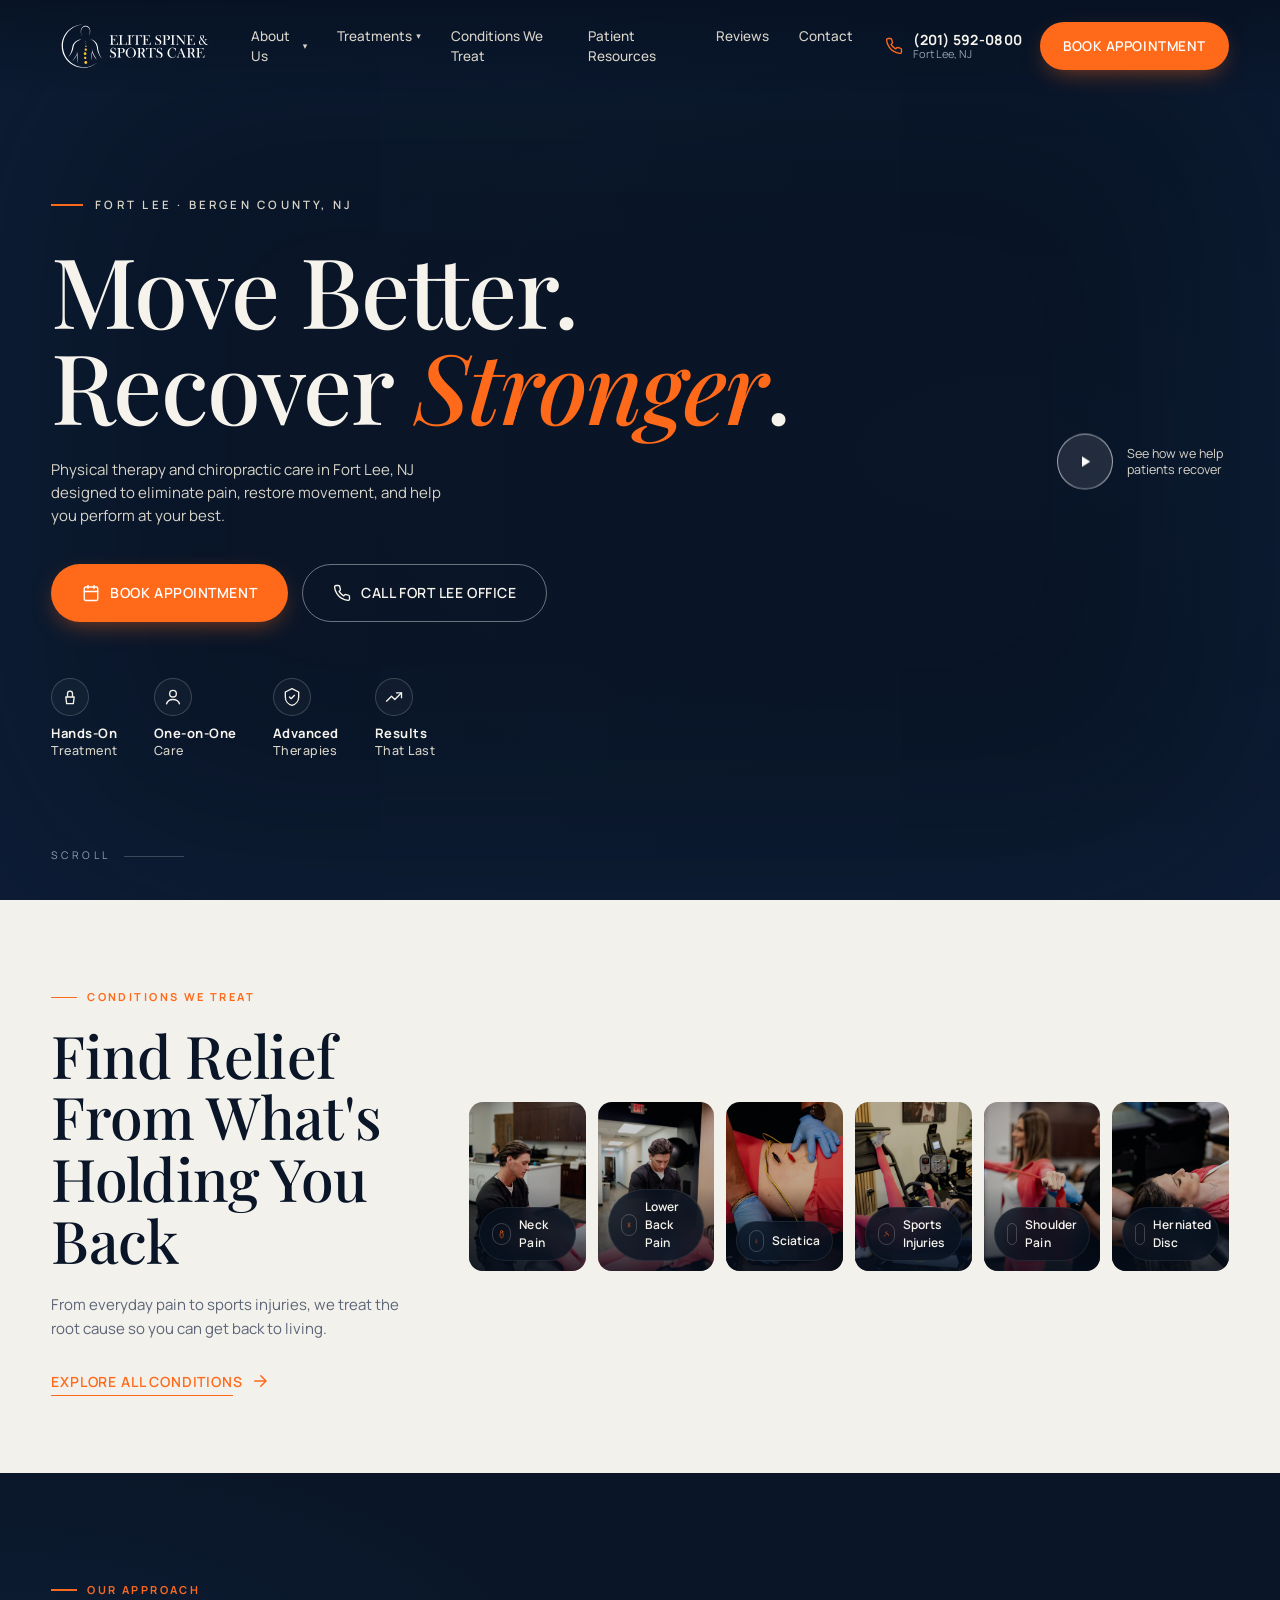
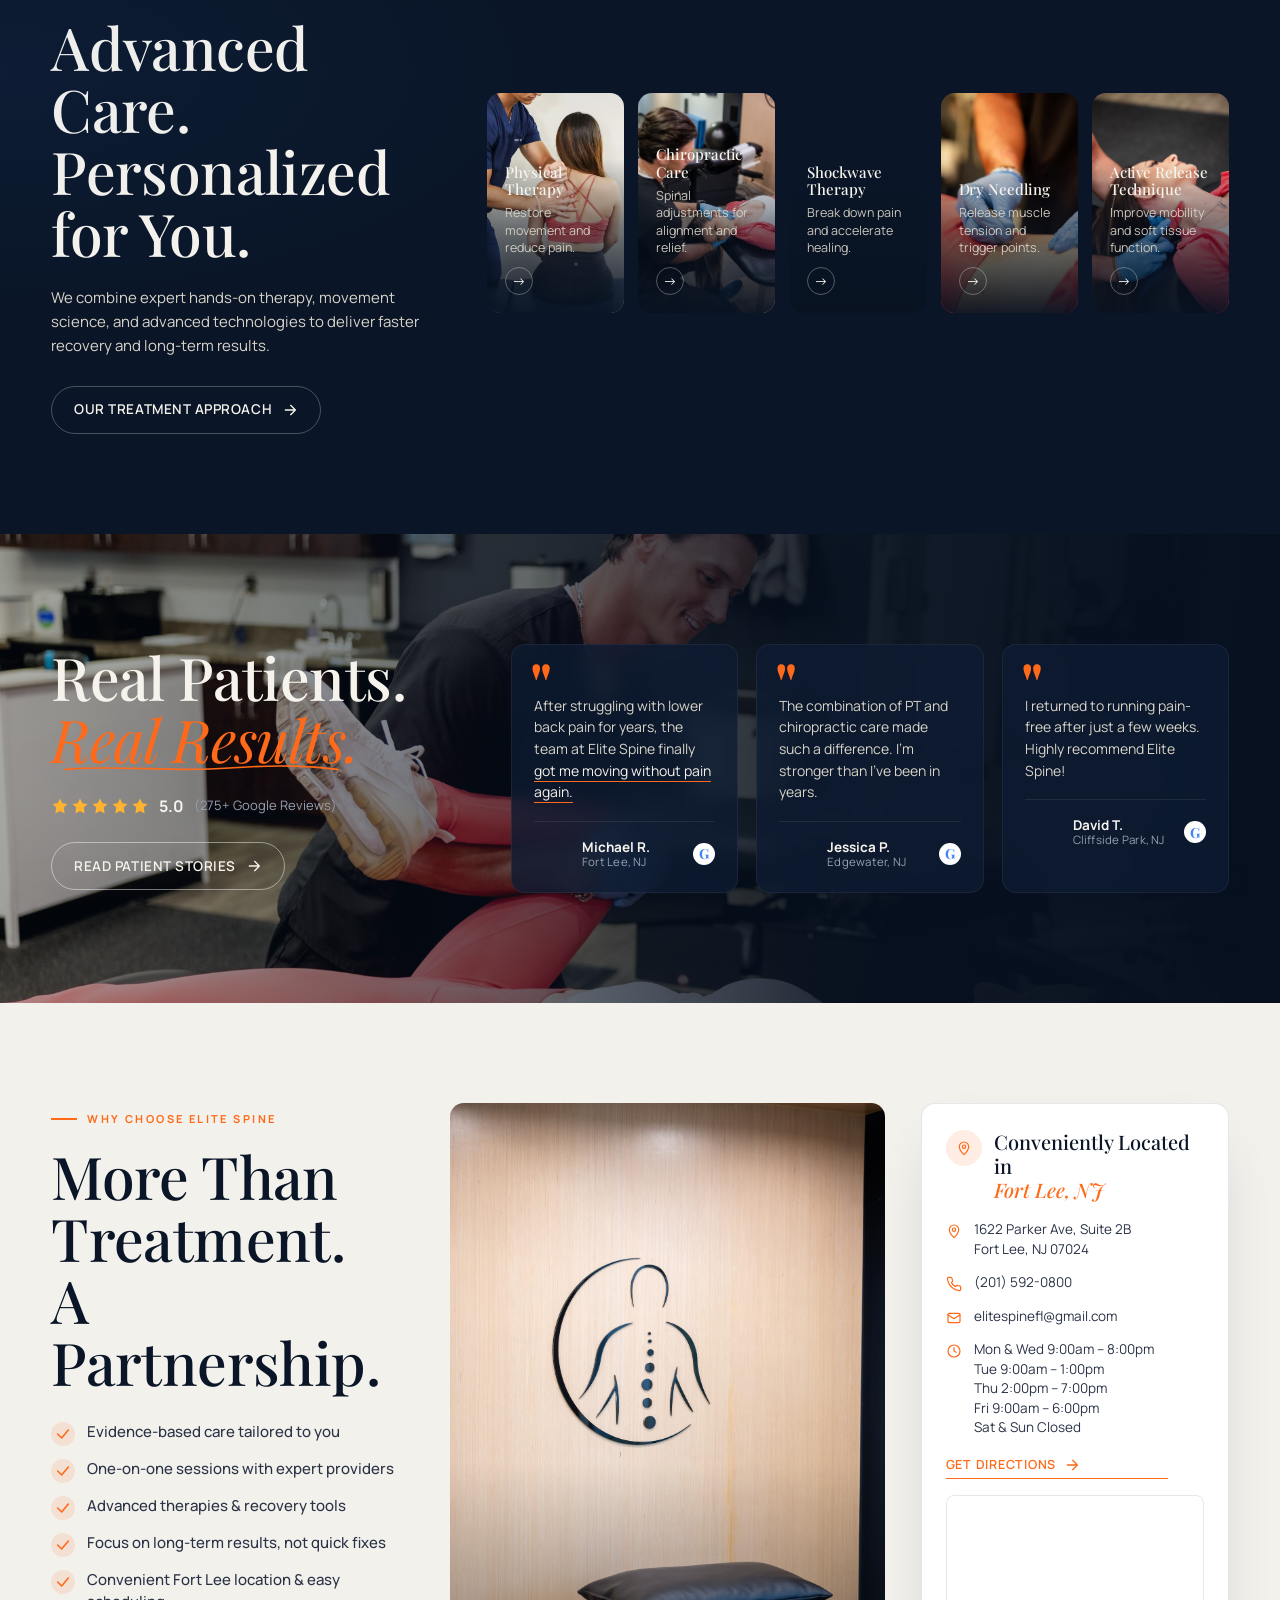
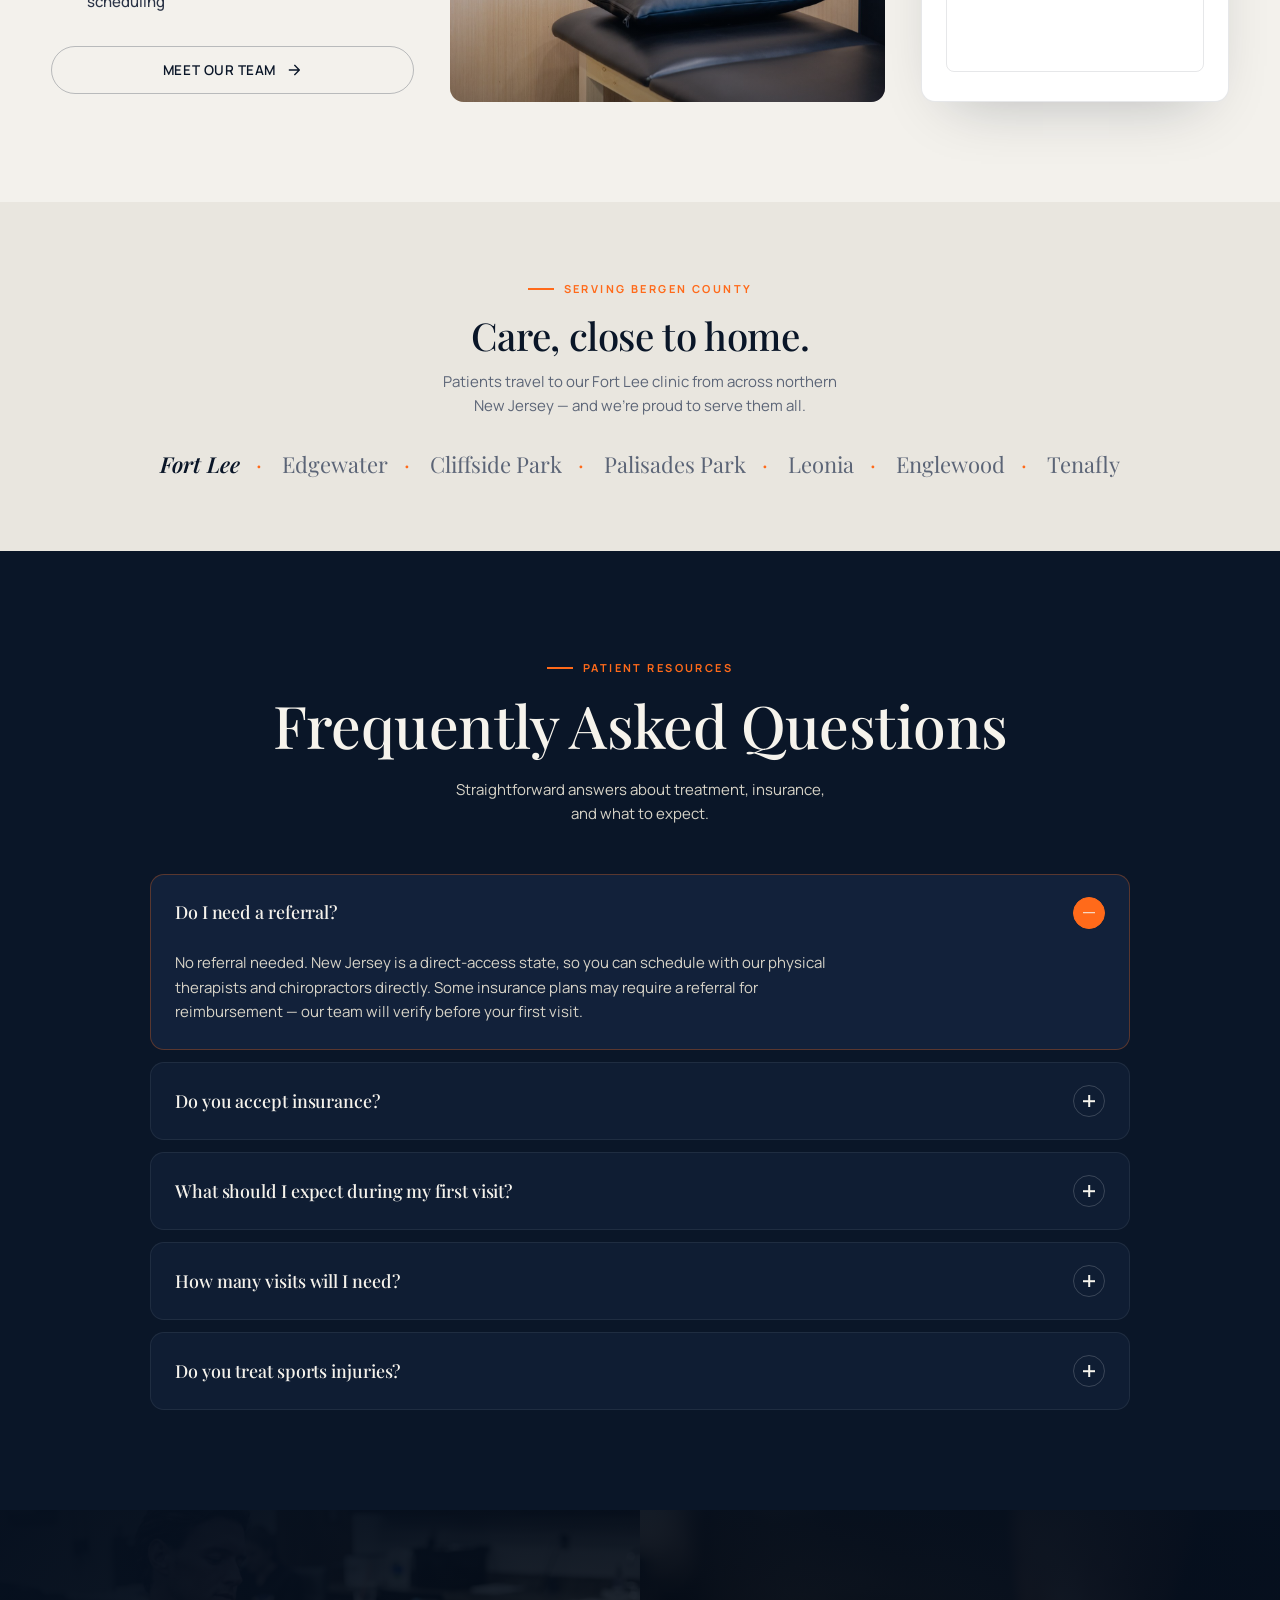
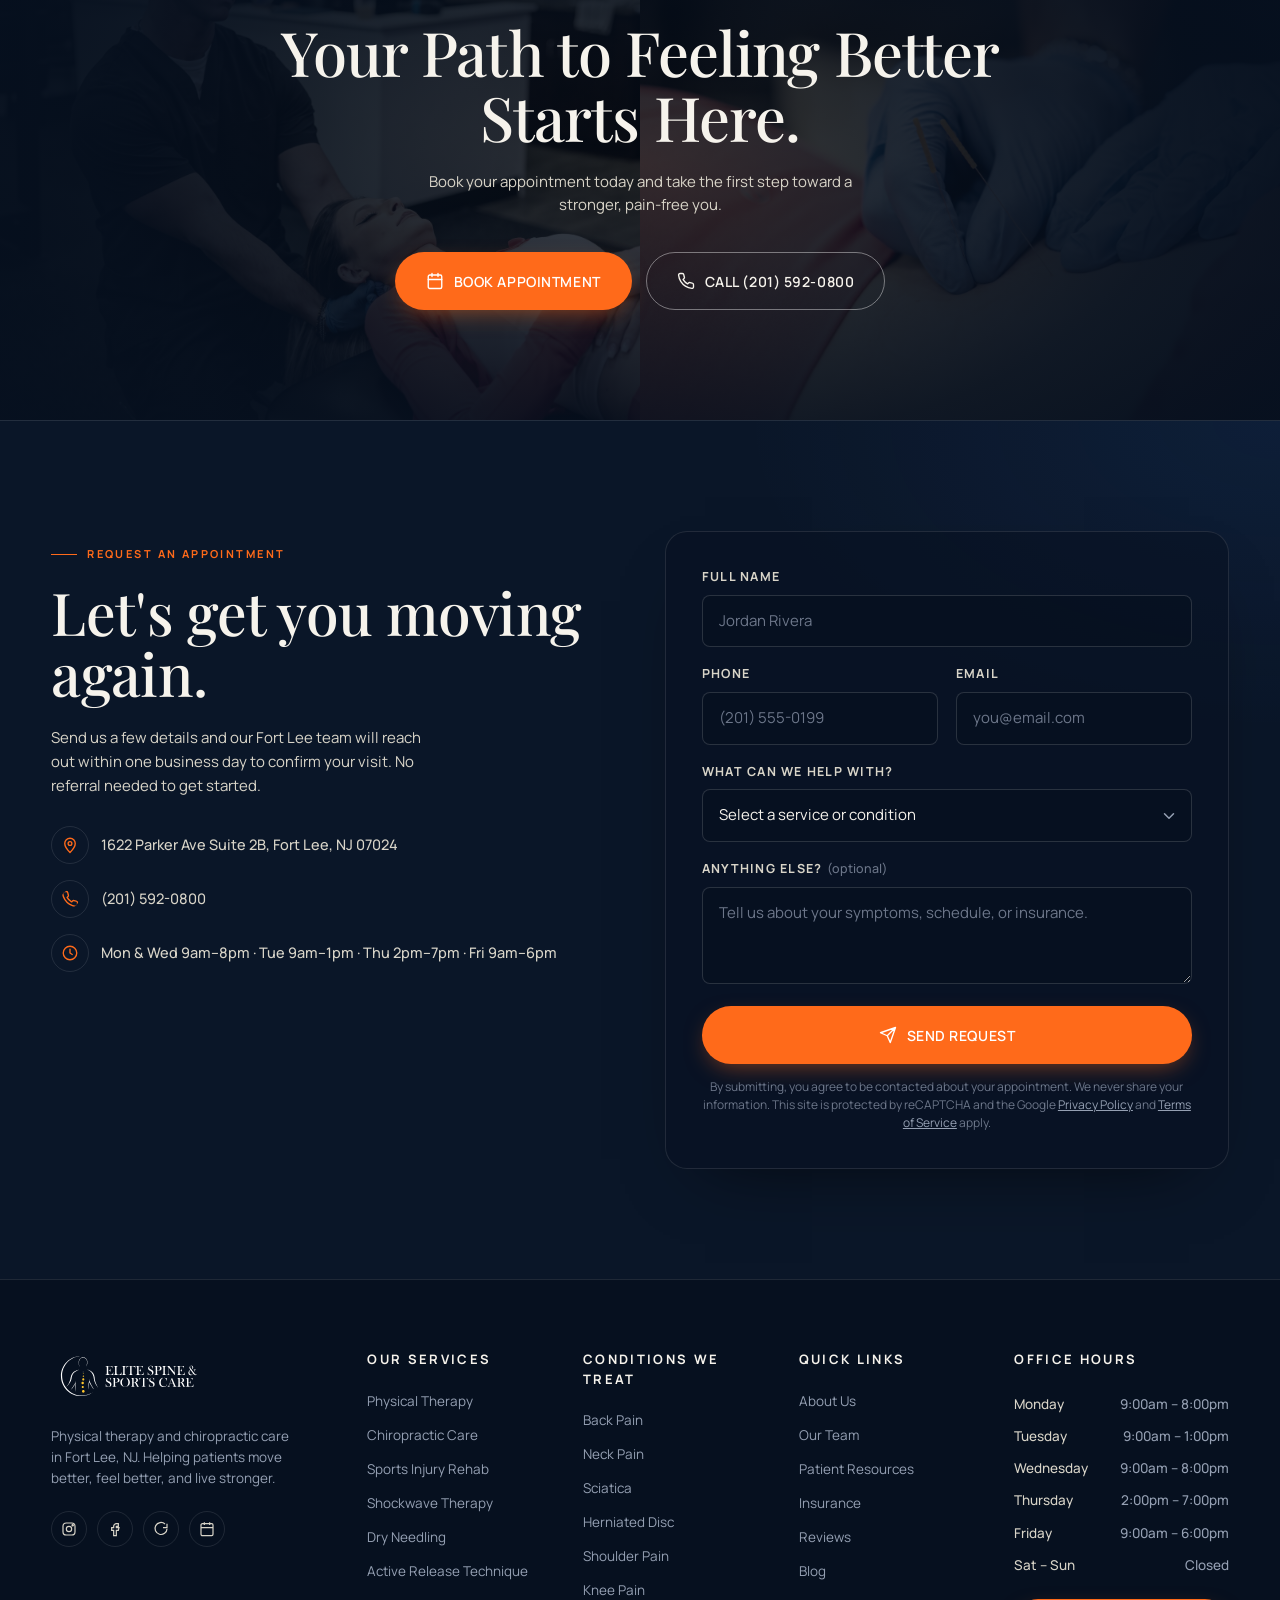
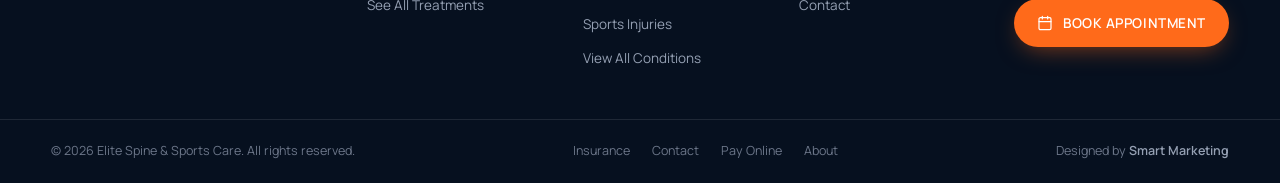
==== index.html @ e3c8ae94 "Add Elite Spine Fort Lee site files (images optimized for web)" ====
<!DOCTYPE html>
<html lang="en">
<head>
<meta charset="UTF-8" />
<meta name="viewport" content="width=device-width, initial-scale=1.0" />

<!-- Google Search Console verification (from original site) -->
<meta name="google-site-verification" content="8lYpyjeTP9PN6SSEVPgpGxMnnZLZaZc24PoN8dbayUo" />

<!-- Google Analytics (GA4) — replace G-5Z262J5YXZ with your Measurement ID -->
<script async src="https://www.googletagmanager.com/gtag/js?id=G-5Z262J5YXZ"></script>
<script>
  window.dataLayer = window.dataLayer || [];
  function gtag(){dataLayer.push(arguments);}
  gtag('js', new Date());
  gtag('config', 'G-5Z262J5YXZ');
</script>
<title>Physical Therapy & Chiropractic Care | Fort Lee, NJ</title>
<meta name="description" content="Premium physical therapy and chiropractic care in Fort Lee, NJ. Move better, recover stronger. Treating back pain, sciatica, sports injuries and more across Bergen County." />
<!-- Open Graph / Facebook -->
<meta property="og:type" content="website" />
<meta property="og:site_name" content="Elite Spine & Sports Care" />
<meta property="og:url" content="https://www.elitespine-nj.com/" />
<meta property="og:title" content="Elite Spine &amp; Sports Care — Fort Lee, NJ" />
<meta property="og:description" content="Premium physical therapy and chiropractic care in Fort Lee, NJ. Move better, recover stronger — treating back pain, sciatica, sports injuries and more across Bergen County." />
<meta property="og:image" content="https://www.elitespine-nj.com/images/og-image.jpg" />
<meta property="og:image:width" content="1200" />
<meta property="og:image:height" content="630" />
<meta property="og:image:secure_url" content="https://www.elitespine-nj.com/images/og-image.jpg" />
<meta property="og:image:type" content="image/jpeg" />
<meta property="og:image:alt" content="Elite Spine & Sports Care — Physical Therapy & Chiropractic Care in Fort Lee, NJ" />
<meta property="og:locale" content="en_US" />
<!-- Twitter -->
<meta name="twitter:card" content="summary_large_image" />
<meta name="twitter:title" content="Elite Spine &amp; Sports Care — Fort Lee, NJ" />
<meta name="twitter:description" content="Premium physical therapy and chiropractic care in Fort Lee, NJ. Move better, recover stronger — treating back pain, sciatica, sports injuries and more across Bergen County." />
<meta name="twitter:image" content="https://www.elitespine-nj.com/images/og-image.jpg" />
<link rel="canonical" href="https://www.elitespine-nj.com/" />

<link rel="preconnect" href="https://fonts.googleapis.com" />
<link rel="preconnect" href="https://fonts.gstatic.com" crossorigin />
<link href="https://fonts.googleapis.com/css2?family=Playfair+Display:ital,wght@0,400;0,500;0,600;0,700;0,800;1,400;1,600&family=Manrope:wght@300;400;500;600;700;800&display=swap" rel="stylesheet" />
<link rel="icon" type="image/png" href="images/favicon.png" />
<link rel="apple-touch-icon" href="images/apple-touch-icon.png" />
<link rel="stylesheet" href="styles.css" />
</head>
<body>

<!-- ============== NAV ============== -->
<header class="nav" id="nav">
  <div class="nav__inner">
    <a class="logo" href="#top" aria-label="Elite Spine & Sports Care home">
      <img class="logo__img" src="images/logo.svg" alt="Elite Spine & Sports Care" />
    </a>

    <nav class="nav__links" aria-label="Primary">
      <div class="nav__drop">
        <a href="#about" class="has-caret" aria-haspopup="true" aria-expanded="false">About Us <span class="caret">▾</span></a>
        <div class="nav__menu" role="menu">
          <a href="/team" role="menuitem">Our Team</a>
          <a href="/insurance" role="menuitem">Insurance</a>
          <a href="/blog" role="menuitem">Wellness Advice</a>
        </div>
      </div>
      <div class="nav__drop">
        <a href="/conditions-services#services" class="has-caret" aria-haspopup="true" aria-expanded="false">Treatments <span class="caret">▾</span></a>
        <div class="nav__menu" role="menu">
          <a href="/conditions-services#services" role="menuitem">Physical Therapy</a>
          <a href="/conditions-services#services" role="menuitem">Chiropractic Care</a>
          <a href="/conditions-services#services" role="menuitem">Shockwave Therapy</a>
          <a href="/conditions-services#services" role="menuitem">Active Release Technique</a>
          <a href="/conditions-services#services" role="menuitem">Dry Needling</a>
          <a href="/conditions-services#services" role="menuitem">Deep Tissue Laser Therapy</a>
          <a href="/conditions-services#services" role="menuitem">Graston Technique</a>
          <a href="/conditions-services#services" role="menuitem">Massage Therapy</a>
          <a href="/conditions-services#services" role="menuitem">Vein Screening &amp; Procedures</a>
          <a href="/conditions-services#services" role="menuitem">Testosterone Replacement Therapy</a>
          <a href="/conditions-services#services" role="menuitem">Peptide Therapy</a>
          <a href="/conditions-services#services" class="nav__menu-all" role="menuitem">View All Treatments
            <svg viewBox="0 0 24 24" width="14" height="14" fill="none" stroke="currentColor" stroke-width="2" stroke-linecap="round" stroke-linejoin="round"><path d="M5 12h14M13 5l7 7-7 7"/></svg>
          </a>
        </div>
      </div>
      <a href="/conditions-services">Conditions We Treat</a>
      <a href="#resources">Patient Resources</a>
      <a href="#reviews">Reviews</a>
      <a href="#contact">Contact</a>
    </nav>

    <div class="nav__cta">
      <a class="nav__phone" href="tel:+12015920800" aria-label="Call Fort Lee office">
        <svg viewBox="0 0 24 24" width="18" height="18" fill="none" stroke="currentColor" stroke-width="1.8" stroke-linecap="round" stroke-linejoin="round"><path d="M22 16.92v3a2 2 0 0 1-2.18 2 19.79 19.79 0 0 1-8.63-3.07 19.5 19.5 0 0 1-6-6 19.79 19.79 0 0 1-3.07-8.67A2 2 0 0 1 4.11 2h3a2 2 0 0 1 2 1.72c.13.96.36 1.9.7 2.81a2 2 0 0 1-.45 2.11L8.09 9.91a16 16 0 0 0 6 6l1.27-1.27a2 2 0 0 1 2.11-.45c.91.34 1.85.57 2.81.7A2 2 0 0 1 22 16.92Z"/></svg>
        <span class="nav__phonelabel">
          <strong>(201) 592-0800</strong>
          <em>Fort Lee, NJ</em>
        </span>
      </a>
      <a class="btn btn--primary nav__book" href="#book">Book Appointment</a>
      <button class="nav__burger" id="navBurger" type="button" aria-label="Open menu" aria-expanded="false" aria-controls="mobileMenu">
        <span></span><span></span><span></span>
      </button>
    </div>
  </div>
</header>

<!-- ============== MOBILE MENU ============== -->
<div class="mmenu" id="mobileMenu" aria-hidden="true">
  <div class="mmenu__head">
    <a class="logo" href="#top" data-mclose aria-label="Elite Spine & Sports Care home">
      <img class="logo__img" src="images/logo.svg" alt="Elite Spine & Sports Care" />
    </a>
    <button class="mmenu__close" type="button" aria-label="Close menu" data-mclose>
      <svg viewBox="0 0 24 24" width="22" height="22" fill="none" stroke="currentColor" stroke-width="2" stroke-linecap="round" stroke-linejoin="round"><path d="M18 6 6 18M6 6l12 12"/></svg>
    </button>
  </div>

  <nav class="mmenu__nav" aria-label="Mobile">
    <div class="mmenu__group">
      <button class="mmenu__toggle" type="button" aria-expanded="false">
        <span>About Us</span>
        <svg class="mmenu__chev" viewBox="0 0 24 24" width="20" height="20" fill="none" stroke="currentColor" stroke-width="2" stroke-linecap="round" stroke-linejoin="round"><path d="m6 9 6 6 6-6"/></svg>
      </button>
      <div class="mmenu__sub">
        <a href="#about" data-mclose>Overview</a>
        <a href="/team" data-mclose>Our Team</a>
        <a href="/insurance" data-mclose>Insurance</a>
        <a href="/blog" data-mclose>Wellness Advice</a>
      </div>
    </div>
    <div class="mmenu__group">
      <button class="mmenu__toggle" type="button" aria-expanded="false">
        <span>Treatments</span>
        <svg class="mmenu__chev" viewBox="0 0 24 24" width="20" height="20" fill="none" stroke="currentColor" stroke-width="2" stroke-linecap="round" stroke-linejoin="round"><path d="m6 9 6 6 6-6"/></svg>
      </button>
      <div class="mmenu__sub">
        <a href="/conditions-services#services" data-mclose>Physical Therapy</a>
        <a href="/conditions-services#services" data-mclose>Chiropractic Care</a>
        <a href="/conditions-services#services" data-mclose>Shockwave Therapy</a>
        <a href="/conditions-services#services" data-mclose>Active Release Technique</a>
        <a href="/conditions-services#services" data-mclose>Dry Needling</a>
        <a href="/conditions-services#services" data-mclose>Deep Tissue Laser Therapy</a>
        <a href="/conditions-services#services" data-mclose>Graston Technique</a>
        <a href="/conditions-services#services" data-mclose>Massage Therapy</a>
        <a href="/conditions-services#services" data-mclose>Vein Screening &amp; Procedures</a>
        <a href="/conditions-services#services" data-mclose>Testosterone Replacement Therapy</a>
        <a href="/conditions-services#services" data-mclose>Peptide Therapy</a>
        <a href="/conditions-services#services" class="mmenu__suball" data-mclose>View All Treatments →</a>
      </div>
    </div>
    <a href="/conditions-services" data-mclose><span>Conditions We Treat</span><svg viewBox="0 0 24 24" width="18" height="18" fill="none" stroke="currentColor" stroke-width="2" stroke-linecap="round" stroke-linejoin="round"><path d="m9 6 6 6-6 6"/></svg></a>
    <a href="#resources" data-mclose><span>Patient Resources</span><svg viewBox="0 0 24 24" width="18" height="18" fill="none" stroke="currentColor" stroke-width="2" stroke-linecap="round" stroke-linejoin="round"><path d="m9 6 6 6-6 6"/></svg></a>
    <a href="#reviews" data-mclose><span>Reviews</span><svg viewBox="0 0 24 24" width="18" height="18" fill="none" stroke="currentColor" stroke-width="2" stroke-linecap="round" stroke-linejoin="round"><path d="m9 6 6 6-6 6"/></svg></a>
    <a href="#contact" data-mclose><span>Contact</span><svg viewBox="0 0 24 24" width="18" height="18" fill="none" stroke="currentColor" stroke-width="2" stroke-linecap="round" stroke-linejoin="round"><path d="m9 6 6 6-6 6"/></svg></a>
  </nav>

  <div class="mmenu__foot">
    <a class="btn btn--primary btn--lg btn--block" href="https://www.zocdoc.com/practice/elite-spine-and-sports-care-60454" target="_blank" rel="noopener" data-mclose>
      <svg viewBox="0 0 24 24" width="18" height="18" fill="none" stroke="currentColor" stroke-width="1.8" stroke-linecap="round" stroke-linejoin="round"><rect x="3" y="4" width="18" height="18" rx="2"/><path d="M16 2v4M8 2v4M3 10h18"/></svg>
      Book Appointment
    </a>
    <a class="btn btn--ghost btn--lg btn--block" href="tel:+12015920800" data-mclose>
      <svg viewBox="0 0 24 24" width="18" height="18" fill="none" stroke="currentColor" stroke-width="1.8" stroke-linecap="round" stroke-linejoin="round"><path d="M22 16.92v3a2 2 0 0 1-2.18 2 19.79 19.79 0 0 1-8.63-3.07 19.5 19.5 0 0 1-6-6 19.79 19.79 0 0 1-3.07-8.67A2 2 0 0 1 4.11 2h3a2 2 0 0 1 2 1.72c.13.96.36 1.9.7 2.81a2 2 0 0 1-.45 2.11L8.09 9.91a16 16 0 0 0 6 6l1.27-1.27a2 2 0 0 1 2.11-.45c.91.34 1.85.57 2.81.7A2 2 0 0 1 22 16.92Z"/></svg>
      (201) 592-0800
    </a>
    <div class="mmenu__meta">
      <span>1622 Parker Ave Suite 2B, Fort Lee, NJ 07024</span>
      <span>Mon & Wed 9am–8pm · Tue 9am–1pm · Thu 2pm–7pm · Fri 9am–6pm</span>
    </div>
    <div class="mmenu__social">
      <a href="https://www.instagram.com/elitespineandsportscare/" target="_blank" rel="noopener" aria-label="Instagram"><svg viewBox="0 0 24 24" width="18" height="18" fill="none" stroke="currentColor" stroke-width="1.8"><rect x="3" y="3" width="18" height="18" rx="5"/><circle cx="12" cy="12" r="4"/><circle cx="17.5" cy="6.5" r="1" fill="currentColor"/></svg></a>
      <a href="https://www.facebook.com/elitespinefortlee/" target="_blank" rel="noopener" aria-label="Facebook"><svg viewBox="0 0 24 24" width="18" height="18" fill="none" stroke="currentColor" stroke-width="1.8"><path d="M14 8h3V4h-3c-2 0-4 2-4 4v2H7v4h3v8h4v-8h3l1-4h-4V8Z"/></svg></a>
      <a href="https://www.google.com/maps/search/?api=1&amp;query=Elite+Spine+%26+Sports+Care+Fort+Lee+NJ" target="_blank" rel="noopener" aria-label="Google"><svg viewBox="0 0 24 24" width="18" height="18" fill="none" stroke="currentColor" stroke-width="1.8"><path d="M21 11.5a9 9 0 1 1-3-7"/><path d="M21 4v6h-6"/></svg></a>
    </div>
  </div>
</div>

<main id="top">

<!-- ============== HERO ============== -->
<section class="hero">
  <div class="hero__media" aria-hidden="true">
    <video class="hero__video" autoplay muted loop playsinline preload="auto" poster="https://static.wixstatic.com/media/6515c6_09944ff21dbc4b9cb314347c87320044~mv2.webp/v1/fill/w_2400,h_1400,al_c,q_90,enc_avif,quality_auto/hero.webp">
      <source src="https://video.wixstatic.com/video/6515c6_f890feae948d4adbb62bb43a4a5d2703/1080p/mp4/file.mp4" type="video/mp4" />
    </video>
    <div class="hero__vignette"></div>
    <div class="hero__gradL"></div>
    <div class="hero__gradB"></div>
    <div class="hero__rim"></div>
  </div>

  <div class="hero__content">
    <div class="hero__eyebrow"><span class="bar"></span> Fort Lee · Bergen County, NJ</div>
    <h1 class="hero__title">
      Move&nbsp;Better.<br/>
      Recover&nbsp;<span class="accent">Stronger</span>.
    </h1>
    <p class="hero__sub">
      Physical therapy and chiropractic care in Fort Lee, NJ designed to eliminate pain,
      restore movement, and help you perform at your best.
    </p>

    <div class="hero__ctas">
      <a class="btn btn--primary btn--lg" href="https://www.zocdoc.com/practice/elite-spine-and-sports-care-60454" target="_blank" rel="noopener">
        <svg viewBox="0 0 24 24" width="18" height="18" fill="none" stroke="currentColor" stroke-width="1.8" stroke-linecap="round" stroke-linejoin="round"><rect x="3" y="4" width="18" height="18" rx="2"/><path d="M16 2v4M8 2v4M3 10h18"/></svg>
        Book Appointment
      </a>
      <a class="btn btn--ghost btn--lg" href="tel:+12015920800">
        <svg viewBox="0 0 24 24" width="18" height="18" fill="none" stroke="currentColor" stroke-width="1.8" stroke-linecap="round" stroke-linejoin="round"><path d="M22 16.92v3a2 2 0 0 1-2.18 2 19.79 19.79 0 0 1-8.63-3.07 19.5 19.5 0 0 1-6-6 19.79 19.79 0 0 1-3.07-8.67A2 2 0 0 1 4.11 2h3a2 2 0 0 1 2 1.72c.13.96.36 1.9.7 2.81a2 2 0 0 1-.45 2.11L8.09 9.91a16 16 0 0 0 6 6l1.27-1.27a2 2 0 0 1 2.11-.45c.91.34 1.85.57 2.81.7A2 2 0 0 1 22 16.92Z"/></svg>
        Call Fort Lee Office
      </a>
    </div>

    <ul class="hero__trust">
      <li>
        <svg viewBox="0 0 24 24" width="22" height="22" fill="none" stroke="currentColor" stroke-width="1.6" stroke-linecap="round" stroke-linejoin="round"><path d="M9 11.5V8a3 3 0 1 1 6 0v3.5"/><path d="M7 12h10l-1 8H8l-1-8Z"/></svg>
        <span><strong>Hands-On</strong>Treatment</span>
      </li>
      <li>
        <svg viewBox="0 0 24 24" width="22" height="22" fill="none" stroke="currentColor" stroke-width="1.6" stroke-linecap="round" stroke-linejoin="round"><circle cx="12" cy="8" r="4"/><path d="M4 21c1-4 4.5-6 8-6s7 2 8 6"/></svg>
        <span><strong>One-on-One</strong>Care</span>
      </li>
      <li>
        <svg viewBox="0 0 24 24" width="22" height="22" fill="none" stroke="currentColor" stroke-width="1.6" stroke-linecap="round" stroke-linejoin="round"><path d="M12 2 4 6v6c0 5 3.5 9 8 10 4.5-1 8-5 8-10V6l-8-4Z"/><path d="m9 12 2 2 4-4"/></svg>
        <span><strong>Advanced</strong>Therapies</span>
      </li>
      <li>
        <svg viewBox="0 0 24 24" width="22" height="22" fill="none" stroke="currentColor" stroke-width="1.6" stroke-linecap="round" stroke-linejoin="round"><path d="M3 17 9 11l4 4 8-8"/><path d="M15 7h6v6"/></svg>
        <span><strong>Results</strong>That Last</span>
      </li>
    </ul>
  </div>

  <button class="hero__playcard" type="button" aria-label="Watch how we help patients recover">
    <span class="hero__play">
      <svg viewBox="0 0 24 24" width="18" height="18" fill="currentColor"><path d="M8 5v14l11-7-11-7Z"/></svg>
    </span>
    <span class="hero__playtext">See how we help<br/>patients recover</span>
  </button>

  <div class="hero__scroll" aria-hidden="true">
    <span>SCROLL</span>
    <span class="hero__scrollline"></span>
  </div>
</section>

<!-- ============== CONDITIONS ============== -->
<section class="conditions" id="conditions">
  <div class="conditions__inner">
    <div class="conditions__head">
      <span class="eyebrow eyebrow--dark">Conditions We Treat</span>
      <h2 class="h2 h2--dark">Find Relief From What's<br/>Holding You Back</h2>
      <p class="lede lede--dark">
        From everyday pain to sports injuries, we treat the root cause so you can get back to living.
      </p>
      <a class="link link--accent" href="/conditions-services">Explore All Conditions
        <svg viewBox="0 0 24 24" width="18" height="18" fill="none" stroke="currentColor" stroke-width="2" stroke-linecap="round" stroke-linejoin="round"><path d="M5 12h14M13 5l7 7-7 7"/></svg>
      </a>
    </div>

    <div class="conditions__grid">
      <a class="cond" href="/conditions-services" style="--img:url('images/cond-neck.jpg')">
        <div class="cond__bg" style="background-position: center 78%;"></div>
        <div class="cond__glow"></div>
        <div class="cond__label">
          <svg viewBox="0 0 24 24" width="18" height="18" fill="none" stroke="currentColor" stroke-width="1.6" stroke-linecap="round" stroke-linejoin="round"><circle cx="12" cy="6" r="3"/><path d="M9 9c-1 2-1 4-1 6 0 4 2 7 4 7s4-3 4-7c0-2 0-4-1-6"/></svg>
          <span>Neck Pain</span>
        </div>
      </a>
      <a class="cond" href="/conditions-services" style="--img:url('images/cond-back.jpg')">
        <div class="cond__bg"></div>
        <div class="cond__glow"></div>
        <div class="cond__label">
          <svg viewBox="0 0 24 24" width="18" height="18" fill="none" stroke="currentColor" stroke-width="1.6" stroke-linecap="round" stroke-linejoin="round"><path d="M12 3v18M8 6c0 3 2 5 4 5s4-2 4-5M8 18c0-3 2-5 4-5s4 2 4 5"/></svg>
          <span>Lower Back Pain</span>
        </div>
      </a>
      <a class="cond" href="/conditions-services" style="--img:url('images/cond-sciatica.jpg')">
        <div class="cond__bg"></div>
        <div class="cond__glow"></div>
        <div class="cond__label">
          <svg viewBox="0 0 24 24" width="18" height="18" fill="none" stroke="currentColor" stroke-width="1.6" stroke-linecap="round" stroke-linejoin="round"><path d="M12 3v8l-4 4 3 6M12 11l4 4-2 6"/></svg>
          <span>Sciatica</span>
        </div>
      </a>
      <a class="cond" href="/conditions-services" style="--img:url('images/cond-sports.jpg')">
        <div class="cond__bg"></div>
        <div class="cond__glow"></div>
        <div class="cond__label">
          <svg viewBox="0 0 24 24" width="18" height="18" fill="none" stroke="currentColor" stroke-width="1.6" stroke-linecap="round" stroke-linejoin="round"><path d="M4 20 14 10M14 10l-4-4M14 10l4 4M10 6l4-2M18 14l2 4"/></svg>
          <span>Sports Injuries</span>
        </div>
      </a>
      <a class="cond" href="/conditions-services" style="--img:url('images/cond-shoulder.jpg')">
        <div class="cond__bg"></div>
        <div class="cond__glow"></div>
        <div class="cond__label">
          <svg viewBox="0 0 24 24" width="18" height="18" fill="none" stroke="currentColor" stroke-width="1.6" stroke-linecap="round" stroke-linejoin="round"><circle cx="7" cy="9" r="3"/><path d="M10 11c4 1 7 4 7 8M10 7c3 0 6-1 8-3"/></svg>
          <span>Shoulder Pain</span>
        </div>
      </a>
      <a class="cond" href="/conditions-services" style="--img:url('images/cond-disc.jpg')">
        <div class="cond__bg"></div>
        <div class="cond__glow"></div>
        <div class="cond__label">
          <svg viewBox="0 0 24 24" width="18" height="18" fill="none" stroke="currentColor" stroke-width="1.6" stroke-linecap="round" stroke-linejoin="round"><circle cx="12" cy="6" r="2"/><circle cx="12" cy="12" r="2.5"/><circle cx="12" cy="18" r="2"/></svg>
          <span>Herniated Disc</span>
        </div>
      </a>
    </div>
  </div>
</section>

<!-- ============== TREATMENTS ============== -->
<section class="treatments" id="treatments">
  <div class="treatments__inner">
    <div class="treatments__intro">
      <span class="eyebrow eyebrow--accent">Our Approach</span>
      <h2 class="h2">
        Advanced Care.<br/>
        Personalized for You.
      </h2>
      <p class="lede">
        We combine expert hands-on therapy, movement science, and advanced technologies to deliver
        faster recovery and long-term results.
      </p>
      <a class="btn btn--outline" href="/conditions-services#services">
        Our Treatment Approach
        <svg viewBox="0 0 24 24" width="16" height="16" fill="none" stroke="currentColor" stroke-width="2" stroke-linecap="round" stroke-linejoin="round"><path d="M5 12h14M13 5l7 7-7 7"/></svg>
      </a>
    </div>

    <div class="treatments__grid">
      <article class="treat" style="--img:url('images/physical-therapy.avif')">
        <div class="treat__media"></div>
        <div class="treat__shade"></div>
        <a class="treat__link" href="/conditions-services#services" aria-label="Physical Therapy"></a>
        <div class="treat__body">
          <h3>Physical Therapy</h3>
          <p>Restore movement and reduce pain.</p>
          <span class="treat__arrow" aria-hidden="true">→</span>
        </div>
      </article>
      <article class="treat" style="--img:url('images/chiro-neck.jpg')">
        <div class="treat__media"></div>
        <div class="treat__shade"></div>
        <a class="treat__link" href="/conditions-services#services" aria-label="Chiropractic Care"></a>
        <div class="treat__body">
          <h3>Chiropractic Care</h3>
          <p>Spinal adjustments for alignment and relief.</p>
          <span class="treat__arrow" aria-hidden="true">→</span>
        </div>
      </article>
      <article class="treat" style="--img:url('https://static.wixstatic.com/media/6515c6_55bf340195cb486885535a932e451b65~mv2.webp/v1/fill/w_700,h_1120,al_c,q_85,enc_avif,quality_auto/treat.webp')">
        <div class="treat__media"></div>
        <div class="treat__shade"></div>
        <a class="treat__link" href="/conditions-services#services" aria-label="Shockwave Therapy"></a>
        <div class="treat__body">
          <h3>Shockwave Therapy</h3>
          <p>Break down pain and accelerate healing.</p>
          <span class="treat__arrow" aria-hidden="true">→</span>
        </div>
      </article>
      <article class="treat" style="--img:url('images/dry-needling.jpg')">
        <div class="treat__media"></div>
        <div class="treat__shade"></div>
        <a class="treat__link" href="/conditions-services#services" aria-label="Dry Needling"></a>
        <div class="treat__body">
          <h3>Dry Needling</h3>
          <p>Release muscle tension and trigger points.</p>
          <span class="treat__arrow" aria-hidden="true">→</span>
        </div>
      </article>
      <article class="treat" style="--img:url('images/art-graston.jpg')">
        <div class="treat__media"></div>
        <div class="treat__shade"></div>
        <a class="treat__link" href="/conditions-services#services" aria-label="Active Release Technique"></a>
        <div class="treat__body">
          <h3>Active Release<br/>Technique</h3>
          <p>Improve mobility and soft tissue function.</p>
          <span class="treat__arrow" aria-hidden="true">→</span>
        </div>
      </article>
    </div>
  </div>
</section>

<!-- ============== SOCIAL PROOF ============== -->
<section class="proof" id="reviews">
  <div class="proof__media" aria-hidden="true">
    <img src="images/proof.jpg" alt="" />
    <div class="proof__shade"></div>
  </div>

  <div class="proof__inner">
    <div class="proof__head">
      <h2 class="h2 proof__title">
        Real Patients.<br/>
        <span class="accent-script">Real Results.</span>
      </h2>
      <div class="proof__rating" id="googleRating" data-review-endpoint="https://script.google.com/macros/s/AKfycbxt36FZOHPwdrjdidcuvIVkGFo_o1K4Hgi5K6LT6U0KUaiZ0j_4McNHMNZH4ZYfa3BJ/exec">
        <div class="proof__stars" data-stars aria-label="5 out of 5 stars">
          <svg viewBox="0 0 24 24" width="18" height="18" fill="currentColor"><path d="m12 2 3.09 6.26L22 9.27l-5 4.87L18.18 22 12 18.56 5.82 22 7 14.14 2 9.27l6.91-1.01L12 2Z"/></svg>
          <svg viewBox="0 0 24 24" width="18" height="18" fill="currentColor"><path d="m12 2 3.09 6.26L22 9.27l-5 4.87L18.18 22 12 18.56 5.82 22 7 14.14 2 9.27l6.91-1.01L12 2Z"/></svg>
          <svg viewBox="0 0 24 24" width="18" height="18" fill="currentColor"><path d="m12 2 3.09 6.26L22 9.27l-5 4.87L18.18 22 12 18.56 5.82 22 7 14.14 2 9.27l6.91-1.01L12 2Z"/></svg>
          <svg viewBox="0 0 24 24" width="18" height="18" fill="currentColor"><path d="m12 2 3.09 6.26L22 9.27l-5 4.87L18.18 22 12 18.56 5.82 22 7 14.14 2 9.27l6.91-1.01L12 2Z"/></svg>
          <svg viewBox="0 0 24 24" width="18" height="18" fill="currentColor"><path d="m12 2 3.09 6.26L22 9.27l-5 4.87L18.18 22 12 18.56 5.82 22 7 14.14 2 9.27l6.91-1.01L12 2Z"/></svg>
        </div>
        <strong data-rating>5.0</strong>
        <span data-total>(275+ Google Reviews)</span>
      </div>
      <a class="btn btn--outline-light" href="https://www.zocdoc.com/practice/elite-spine-and-sports-care-60454" target="_blank" rel="noopener">
        Read Patient Stories
        <svg viewBox="0 0 24 24" width="16" height="16" fill="none" stroke="currentColor" stroke-width="2" stroke-linecap="round" stroke-linejoin="round"><path d="M5 12h14M13 5l7 7-7 7"/></svg>
      </a>
    </div>

    <div class="proof__quotes">
      <figure class="quote">
        <span class="quote__mark">"</span>
        <blockquote>
          After struggling with lower back pain for years, the team at Elite Spine finally
          <mark>got me moving without pain again.</mark>
        </blockquote>
        <figcaption>
          <span class="avatar" style="background-image:url('https://images.unsplash.com/photo-1500648767791-00dcc994a43e?auto=format&fit=crop&w=120&q=80')"></span>
          <span class="byline">
            <strong>Michael R.</strong>
            <em>Fort Lee, NJ</em>
          </span>
          <span class="g-badge" aria-label="Google review">G</span>
        </figcaption>
      </figure>

      <figure class="quote">
        <span class="quote__mark">"</span>
        <blockquote>
          The combination of PT and chiropractic care made such a difference.
          I'm stronger than I've been in years.
        </blockquote>
        <figcaption>
          <span class="avatar" style="background-image:url('https://images.unsplash.com/photo-1494790108377-be9c29b29330?auto=format&fit=crop&w=120&q=80')"></span>
          <span class="byline">
            <strong>Jessica P.</strong>
            <em>Edgewater, NJ</em>
          </span>
          <span class="g-badge" aria-label="Google review">G</span>
        </figcaption>
      </figure>

      <figure class="quote">
        <span class="quote__mark">"</span>
        <blockquote>
          I returned to running pain-free after just a few weeks.
          Highly recommend Elite Spine!
        </blockquote>
        <figcaption>
          <span class="avatar" style="background-image:url('https://images.unsplash.com/photo-1507003211169-0a1dd7228f2d?auto=format&fit=crop&w=120&q=80')"></span>
          <span class="byline">
            <strong>David T.</strong>
            <em>Cliffside Park, NJ</em>
          </span>
          <span class="g-badge" aria-label="Google review">G</span>
        </figcaption>
      </figure>
    </div>
  </div>
</section>

<!-- ============== WHY + LOCAL ============== -->
<section class="why" id="about">
  <div class="why__grid">

    <div class="why__copy">
      <span class="eyebrow eyebrow--accent">Why Choose Elite Spine</span>
      <h2 class="h2">
        More Than Treatment.<br/>
        A Partnership.
      </h2>
      <ul class="why__list">
        <li><span class="why__check" aria-hidden="true">
          <svg viewBox="0 0 24 24" width="16" height="16" fill="none" stroke="currentColor" stroke-width="2.4" stroke-linecap="round" stroke-linejoin="round"><path d="m4 12 6 6L20 6"/></svg>
        </span>Evidence-based care tailored to you</li>
        <li><span class="why__check">
          <svg viewBox="0 0 24 24" width="16" height="16" fill="none" stroke="currentColor" stroke-width="2.4" stroke-linecap="round" stroke-linejoin="round"><path d="m4 12 6 6L20 6"/></svg>
        </span>One-on-one sessions with expert providers</li>
        <li><span class="why__check">
          <svg viewBox="0 0 24 24" width="16" height="16" fill="none" stroke="currentColor" stroke-width="2.4" stroke-linecap="round" stroke-linejoin="round"><path d="m4 12 6 6L20 6"/></svg>
        </span>Advanced therapies &amp; recovery tools</li>
        <li><span class="why__check">
          <svg viewBox="0 0 24 24" width="16" height="16" fill="none" stroke="currentColor" stroke-width="2.4" stroke-linecap="round" stroke-linejoin="round"><path d="m4 12 6 6L20 6"/></svg>
        </span>Focus on long-term results, not quick fixes</li>
        <li><span class="why__check">
          <svg viewBox="0 0 24 24" width="16" height="16" fill="none" stroke="currentColor" stroke-width="2.4" stroke-linecap="round" stroke-linejoin="round"><path d="m4 12 6 6L20 6"/></svg>
        </span>Convenient Fort Lee location &amp; easy scheduling</li>
      </ul>
      <a class="btn btn--outline" href="/team">
        Meet Our Team
        <svg viewBox="0 0 24 24" width="16" height="16" fill="none" stroke="currentColor" stroke-width="2" stroke-linecap="round" stroke-linejoin="round"><path d="M5 12h14M13 5l7 7-7 7"/></svg>
      </a>
    </div>

    <div class="why__clinic">
      <img src="images/clinic.jpg" alt="Elite Spine Fort Lee clinic interior" />
      <div class="why__clinicshade"></div>
    </div>

    <aside class="locale" id="contact">
      <div class="locale__head">
        <span class="locale__pinwrap">
          <svg viewBox="0 0 24 24" width="16" height="16" fill="none" stroke="currentColor" stroke-width="1.8" stroke-linecap="round" stroke-linejoin="round"><path d="M12 22s7-7 7-12a7 7 0 1 0-14 0c0 5 7 12 7 12Z"/><circle cx="12" cy="10" r="2.5"/></svg>
        </span>
        <h3>Conveniently Located in<br/><span class="accent">Fort Lee, NJ</span></h3>
      </div>
      <ul class="locale__list">
        <li>
          <svg viewBox="0 0 24 24" width="16" height="16" fill="none" stroke="currentColor" stroke-width="1.8" stroke-linecap="round" stroke-linejoin="round"><path d="M12 22s7-7 7-12a7 7 0 1 0-14 0c0 5 7 12 7 12Z"/><circle cx="12" cy="10" r="2.5"/></svg>
          <span>1622 Parker Ave, Suite 2B<br/>Fort Lee, NJ 07024</span>
        </li>
        <li>
          <svg viewBox="0 0 24 24" width="16" height="16" fill="none" stroke="currentColor" stroke-width="1.8" stroke-linecap="round" stroke-linejoin="round"><path d="M22 16.92v3a2 2 0 0 1-2.18 2 19.79 19.79 0 0 1-8.63-3.07 19.5 19.5 0 0 1-6-6 19.79 19.79 0 0 1-3.07-8.67A2 2 0 0 1 4.11 2h3a2 2 0 0 1 2 1.72c.13.96.36 1.9.7 2.81a2 2 0 0 1-.45 2.11L8.09 9.91a16 16 0 0 0 6 6l1.27-1.27a2 2 0 0 1 2.11-.45c.91.34 1.85.57 2.81.7A2 2 0 0 1 22 16.92Z"/></svg>
          <span>(201) 592-0800</span>
        </li>
        <li>
          <svg viewBox="0 0 24 24" width="16" height="16" fill="none" stroke="currentColor" stroke-width="1.8" stroke-linecap="round" stroke-linejoin="round"><rect x="3" y="5" width="18" height="14" rx="2"/><path d="m3 7 9 6 9-6"/></svg>
          <span>elitespinefl@gmail.com</span>
        </li>
        <li>
          <svg viewBox="0 0 24 24" width="16" height="16" fill="none" stroke="currentColor" stroke-width="1.8" stroke-linecap="round" stroke-linejoin="round"><circle cx="12" cy="12" r="9"/><path d="M12 7v5l3 2"/></svg>
          <span>Mon &amp; Wed 9:00am – 8:00pm<br/>Tue 9:00am – 1:00pm<br/>Thu 2:00pm – 7:00pm<br/>Fri 9:00am – 6:00pm<br/>Sat &amp; Sun Closed</span>
        </li>
      </ul>
      <a class="link link--accent" href="https://www.google.com/maps/dir/?api=1&destination=1622+Parker+Ave+Suite+2B+Fort+Lee+NJ+07024" target="_blank" rel="noopener">Get Directions
        <svg viewBox="0 0 24 24" width="16" height="16" fill="none" stroke="currentColor" stroke-width="2" stroke-linecap="round" stroke-linejoin="round"><path d="M5 12h14M13 5l7 7-7 7"/></svg>
      </a>
      <div class="locale__map">
        <iframe src="https://maps.google.com/maps?q=1622%20Parker%20Ave%20Suite%202B%2C%20Fort%20Lee%2C%20NJ%2007024&z=16&output=embed" width="100%" height="100%" style="border:0;" allowfullscreen="" loading="lazy" referrerpolicy="strict-origin-when-cross-origin" title="Elite Spine & Sports Care — Fort Lee, NJ"></iframe>
      </div>
    </aside>
  </div>
</section>

<!-- ============== LOCAL / SERVICE AREAS ============== -->
<section class="areas">
  <div class="areas__inner">
    <span class="eyebrow eyebrow--dark">Serving Bergen County</span>
    <h2 class="h2 h2--dark">Care, close to home.</h2>
    <p class="lede lede--dark">
      Patients travel to our Fort Lee clinic from across northern New Jersey — and we're proud to serve them all.
    </p>
    <ul class="areas__list">
      <li><strong>Fort Lee</strong></li>
      <li>Edgewater</li>
      <li>Cliffside Park</li>
      <li>Palisades Park</li>
      <li>Leonia</li>
      <li>Englewood</li>
      <li>Tenafly</li>
    </ul>
  </div>
</section>

<!-- ============== FAQ ============== -->
<section class="faq" id="resources">
  <div class="faq__inner">
    <div class="faq__head">
      <span class="eyebrow eyebrow--accent">Patient Resources</span>
      <h2 class="h2">Frequently Asked Questions</h2>
      <p class="lede">Straightforward answers about treatment, insurance, and what to expect.</p>
    </div>
    <div class="faq__list">
      <details class="faq__item" open>
        <summary>
          <span>Do I need a referral?</span>
          <span class="faq__icon" aria-hidden="true"></span>
        </summary>
        <div class="faq__body">
          <p>No referral needed. New Jersey is a direct-access state, so you can schedule with our physical therapists and chiropractors directly. Some insurance plans may require a referral for reimbursement — our team will verify before your first visit.</p>
        </div>
      </details>
      <details class="faq__item">
        <summary>
          <span>Do you accept insurance?</span>
          <span class="faq__icon" aria-hidden="true"></span>
        </summary>
        <div class="faq__body">
          <p>Yes. We're in-network with most major insurance providers including Aetna, BCBS, Cigna, United Healthcare, and Medicare. We'll handle the verification and walk you through your benefits before treatment begins.</p>
        </div>
      </details>
      <details class="faq__item">
        <summary>
          <span>What should I expect during my first visit?</span>
          <span class="faq__icon" aria-hidden="true"></span>
        </summary>
        <div class="faq__body">
          <p>Plan for about 60 minutes. We start with a one-on-one evaluation — movement screening, postural assessment, and a deep conversation about your goals. You'll leave with a personalized care plan and usually begin treatment the same day.</p>
        </div>
      </details>
      <details class="faq__item">
        <summary>
          <span>How many visits will I need?</span>
          <span class="faq__icon" aria-hidden="true"></span>
        </summary>
        <div class="faq__body">
          <p>It varies by condition, but most patients see meaningful progress within 4–8 visits. We focus on long-term results, not endless appointments — your care plan will have a clear timeline and graduation criteria.</p>
        </div>
      </details>
      <details class="faq__item">
        <summary>
          <span>Do you treat sports injuries?</span>
          <span class="faq__icon" aria-hidden="true"></span>
        </summary>
        <div class="faq__body">
          <p>Absolutely. From weekend warriors to competitive athletes, we treat sprains, strains, tendinopathies, post-operative rehab, and return-to-sport programming. Our team works with athletes from local clubs, high schools, and Division I programs across Bergen County.</p>
        </div>
      </details>
    </div>
  </div>
</section>

<!-- ============== FINAL CTA ============== -->
<section class="finalcta" id="book">
  <div class="finalcta__bg" aria-hidden="true">
    <div class="finalcta__col finalcta__col--l" style="background-image:url('images/cta-left.jpg')"></div>
    <div class="finalcta__col finalcta__col--r" style="background-image:url('images/cta-right.jpg')"></div>
    <div class="finalcta__center"></div>
  </div>
  <div class="finalcta__content">
    <h2 class="finalcta__title">Your Path to Feeling Better<br/>Starts Here.</h2>
    <p class="finalcta__sub">Book your appointment today and take the first step toward a stronger, pain-free you.</p>
    <div class="finalcta__ctas">
      <a class="btn btn--primary btn--lg" href="https://www.zocdoc.com/practice/elite-spine-and-sports-care-60454" target="_blank" rel="noopener">
        <svg viewBox="0 0 24 24" width="18" height="18" fill="none" stroke="currentColor" stroke-width="1.8" stroke-linecap="round" stroke-linejoin="round"><rect x="3" y="4" width="18" height="18" rx="2"/><path d="M16 2v4M8 2v4M3 10h18"/></svg>
        Book Appointment
      </a>
      <a class="btn btn--ghost btn--lg" href="tel:+12015920800">
        <svg viewBox="0 0 24 24" width="18" height="18" fill="none" stroke="currentColor" stroke-width="1.8" stroke-linecap="round" stroke-linejoin="round"><path d="M22 16.92v3a2 2 0 0 1-2.18 2 19.79 19.79 0 0 1-8.63-3.07 19.5 19.5 0 0 1-6-6 19.79 19.79 0 0 1-3.07-8.67A2 2 0 0 1 4.11 2h3a2 2 0 0 1 2 1.72c.13.96.36 1.9.7 2.81a2 2 0 0 1-.45 2.11L8.09 9.91a16 16 0 0 0 6 6l1.27-1.27a2 2 0 0 1 2.11-.45c.91.34 1.85.57 2.81.7A2 2 0 0 1 22 16.92Z"/></svg>
        Call (201) 592-0800
      </a>
    </div>
  </div>
</section>

</main>

<!-- ============== CONTACT FORM ============== -->
<section class="cform" id="request">
  <div class="cform__inner">
    <div class="cform__intro">
      <span class="eyebrow eyebrow--accent">Request an Appointment</span>
      <h2 class="h2">Let's get you moving again.</h2>
      <p class="lede">Send us a few details and our Fort Lee team will reach out within one business day to confirm your visit. No referral needed to get started.</p>
      <ul class="cform__assure">
        <li>
          <svg viewBox="0 0 24 24" width="18" height="18" fill="none" stroke="currentColor" stroke-width="1.8" stroke-linecap="round" stroke-linejoin="round"><path d="M12 22s7-7 7-12a7 7 0 1 0-14 0c0 5 7 12 7 12Z"/><circle cx="12" cy="10" r="2.5"/></svg>
          1622 Parker Ave Suite 2B, Fort Lee, NJ 07024
        </li>
        <li>
          <svg viewBox="0 0 24 24" width="18" height="18" fill="none" stroke="currentColor" stroke-width="1.8" stroke-linecap="round" stroke-linejoin="round"><path d="M22 16.92v3a2 2 0 0 1-2.18 2 19.79 19.79 0 0 1-8.63-3.07 19.5 19.5 0 0 1-6-6 19.79 19.79 0 0 1-3.07-8.67A2 2 0 0 1 4.11 2h3a2 2 0 0 1 2 1.72c.13.96.36 1.9.7 2.81a2 2 0 0 1-.45 2.11L8.09 9.91a16 16 0 0 0 6 6l1.27-1.27a2 2 0 0 1 2.11-.45c.91.34 1.85.57 2.81.7A2 2 0 0 1 22 16.92Z"/></svg>
          (201) 592-0800
        </li>
        <li>
          <svg viewBox="0 0 24 24" width="18" height="18" fill="none" stroke="currentColor" stroke-width="1.8" stroke-linecap="round" stroke-linejoin="round"><circle cx="12" cy="12" r="9"/><path d="M12 7v5l3 2"/></svg>
          Mon & Wed 9am–8pm · Tue 9am–1pm · Thu 2pm–7pm · Fri 9am–6pm
        </li>
      </ul>
    </div>

    <form class="cform__form" id="appointmentForm" data-sheet-tab="Appointment Requests" novalidate>
      <div class="cform__row">
        <div class="field">
          <label for="cf-name">Full Name</label>
          <input type="text" id="cf-name" name="name" autocomplete="name" required placeholder="Jordan Rivera" />
          <span class="field__err" data-err></span>
        </div>
      </div>
      <div class="cform__row cform__row--2">
        <div class="field">
          <label for="cf-phone">Phone</label>
          <input type="tel" id="cf-phone" name="phone" autocomplete="tel" required placeholder="(201) 555-0199" />
          <span class="field__err" data-err></span>
        </div>
        <div class="field">
          <label for="cf-email">Email</label>
          <input type="email" id="cf-email" name="email" autocomplete="email" required placeholder="you@email.com" />
          <span class="field__err" data-err></span>
        </div>
      </div>
      <div class="cform__row">
        <div class="field">
          <label for="cf-service">What can we help with?</label>
          <div class="field__select">
            <select id="cf-service" name="service" required>
              <option value="" disabled selected>Select a service or condition</option>
              <option>Physical Therapy</option>
              <option>Chiropractic Care</option>
              <option>Sports Injury Rehab</option>
              <option>Back or Neck Pain</option>
              <option>Sciatica</option>
              <option>Shockwave / Laser Therapy</option>
              <option>Not sure — help me decide</option>
            </select>
            <svg viewBox="0 0 24 24" width="18" height="18" fill="none" stroke="currentColor" stroke-width="2" stroke-linecap="round" stroke-linejoin="round"><path d="m6 9 6 6 6-6"/></svg>
          </div>
          <span class="field__err" data-err></span>
        </div>
      </div>
      <div class="cform__row">
        <div class="field">
          <label for="cf-msg">Anything else? <span class="field__opt">(optional)</span></label>
          <textarea id="cf-msg" name="message" rows="3" placeholder="Tell us about your symptoms, schedule, or insurance."></textarea>
        </div>
      </div>
      <button class="btn btn--primary btn--lg btn--block" type="submit">
        <svg viewBox="0 0 24 24" width="18" height="18" fill="none" stroke="currentColor" stroke-width="1.8" stroke-linecap="round" stroke-linejoin="round"><path d="M22 2 11 13M22 2l-7 20-4-9-9-4 20-7Z"/></svg>
        Send Request
      </button>
      <p class="cform__fineprint">By submitting, you agree to be contacted about your appointment. We never share your information. This site is protected by reCAPTCHA and the Google <a href="https://policies.google.com/privacy" target="_blank" rel="noopener">Privacy Policy</a> and <a href="https://policies.google.com/terms" target="_blank" rel="noopener">Terms of Service</a> apply.</p>

      <div class="cform__success" hidden>
        <span class="cform__successicon">
          <svg viewBox="0 0 24 24" width="30" height="30" fill="none" stroke="currentColor" stroke-width="2.2" stroke-linecap="round" stroke-linejoin="round"><path d="m4 12 5 5L20 6"/></svg>
        </span>
        <h3>Request received!</h3>
        <p>Thanks — our Fort Lee team will reach out within one business day. Need care sooner? Call <a href="tel:+12015920800">(201) 592-0800</a>.</p>
      </div>
    </form>
  </div>
</section>

<!-- ============== FOOTER ============== -->
<footer class="footer">
  <div class="footer__inner">
    <div class="footer__brand">
      <a class="logo logo--footer" href="#top" aria-label="Elite Spine & Sports Care home">
        <img class="logo__img" src="images/logo.svg" alt="Elite Spine & Sports Care" />
      </a>
      <p>Physical therapy and chiropractic care in Fort Lee, NJ. Helping patients move better, feel better, and live stronger.</p>
      <div class="footer__social">
        <a href="https://www.instagram.com/elitespineandsportscare/" target="_blank" rel="noopener" aria-label="Instagram"><svg viewBox="0 0 24 24" width="16" height="16" fill="none" stroke="currentColor" stroke-width="1.8"><rect x="3" y="3" width="18" height="18" rx="5"/><circle cx="12" cy="12" r="4"/><circle cx="17.5" cy="6.5" r="1" fill="currentColor"/></svg></a>
        <a href="https://www.facebook.com/elitespinefortlee/" target="_blank" rel="noopener" aria-label="Facebook"><svg viewBox="0 0 24 24" width="16" height="16" fill="none" stroke="currentColor" stroke-width="1.8"><path d="M14 8h3V4h-3c-2 0-4 2-4 4v2H7v4h3v8h4v-8h3l1-4h-4V8Z"/></svg></a>
        <a href="https://www.google.com/maps/search/?api=1&amp;query=Elite+Spine+%26+Sports+Care+Fort+Lee+NJ" target="_blank" rel="noopener" aria-label="Google"><svg viewBox="0 0 24 24" width="16" height="16" fill="none" stroke="currentColor" stroke-width="1.8"><path d="M21 11.5a9 9 0 1 1-3-7"/><path d="M21 4v6h-6"/></svg></a>
        <a href="https://www.zocdoc.com/practice/elite-spine-and-sports-care-60454" target="_blank" rel="noopener" aria-label="Book on Zocdoc"><svg viewBox="0 0 24 24" width="16" height="16" fill="none" stroke="currentColor" stroke-width="1.8"><rect x="3" y="4" width="18" height="18" rx="2"/><path d="M16 2v4M8 2v4M3 10h18"/></svg></a>
      </div>
    </div>

    <div class="footer__col">
      <h4>Our Services</h4>
      <ul>
        <li><a href="/conditions-services#services">Physical Therapy</a></li>
        <li><a href="/conditions-services#services">Chiropractic Care</a></li>
        <li><a href="/conditions-services#services">Sports Injury Rehab</a></li>
        <li><a href="/conditions-services#services">Shockwave Therapy</a></li>
        <li><a href="/conditions-services#services">Dry Needling</a></li>
        <li><a href="/conditions-services#services">Active Release Technique</a></li>
        <li><a href="/conditions-services#services">See All Treatments</a></li>
      </ul>
    </div>

    <div class="footer__col">
      <h4>Conditions We Treat</h4>
      <ul>
        <li><a href="/conditions-services#conditions">Back Pain</a></li>
        <li><a href="/conditions-services#conditions">Neck Pain</a></li>
        <li><a href="/conditions-services#conditions">Sciatica</a></li>
        <li><a href="/conditions-services#conditions">Herniated Disc</a></li>
        <li><a href="/conditions-services#conditions">Shoulder Pain</a></li>
        <li><a href="/conditions-services#conditions">Knee Pain</a></li>
        <li><a href="/conditions-services#conditions">Sports Injuries</a></li>
        <li><a href="/conditions-services#conditions">View All Conditions</a></li>
      </ul>
    </div>

    <div class="footer__col">
      <h4>Quick Links</h4>
      <ul>
        <li><a href="#about">About Us</a></li>
        <li><a href="/team">Our Team</a></li>
        <li><a href="#resources">Patient Resources</a></li>
        <li><a href="/insurance">Insurance</a></li>
        <li><a href="#reviews">Reviews</a></li>
        <li><a href="/blog">Blog</a></li>
        <li><a href="#contact">Contact</a></li>
      </ul>
    </div>

    <div class="footer__col footer__col--hours">
      <h4>Office Hours</h4>
      <table class="hours">
        <tbody>
          <tr><th>Monday</th><td>9:00am – 8:00pm</td></tr>
          <tr><th>Tuesday</th><td>9:00am – 1:00pm</td></tr>
          <tr><th>Wednesday</th><td>9:00am – 8:00pm</td></tr>
          <tr><th>Thursday</th><td>2:00pm – 7:00pm</td></tr>
          <tr><th>Friday</th><td>9:00am – 6:00pm</td></tr>
          <tr><th>Sat – Sun</th><td>Closed</td></tr>
        </tbody>
      </table>
      <a class="btn btn--primary btn--block" href="https://www.zocdoc.com/practice/elite-spine-and-sports-care-60454" target="_blank" rel="noopener">
        <svg viewBox="0 0 24 24" width="16" height="16" fill="none" stroke="currentColor" stroke-width="1.8" stroke-linecap="round" stroke-linejoin="round"><rect x="3" y="4" width="18" height="18" rx="2"/><path d="M16 2v4M8 2v4M3 10h18"/></svg>
        Book Appointment
      </a>
    </div>
  </div>

  <div class="footer__legal">
    <div class="footer__legalinner">
      <span>© 2026 Elite Spine &amp; Sports Care. All rights reserved.</span>
      <ul>
        <li><a href="/insurance">Insurance</a></li>
        <li><a href="/#contact">Contact</a></li>
        <li><a href="https://swipesimple.com/links/lnk_69bf470e0ef3f5c1e590c6c763e049e2" target="_blank" rel="noopener">Pay Online</a></li>
        <li><a href="/team">About</a></li>
      </ul>
      <span class="footer__credit">Designed by <a href="https://www.smartmarketingg.com/" target="_blank" rel="noopener">Smart Marketing</a></span>
    </div>
  </div>
</footer>

<script src="app.js"></script>

<!-- ============== TWEAKS PANEL ============== -->
<style>
  #tweaks {
    position: fixed; top: 84px; right: 20px; z-index: 2000;
    width: 300px; max-width: calc(100vw - 40px);
    background: rgba(10,22,40,.94);
    backdrop-filter: blur(18px) saturate(140%);
    -webkit-backdrop-filter: blur(18px) saturate(140%);
    border: 1px solid rgba(255,255,255,.12);
    border-radius: 16px;
    box-shadow: 0 30px 70px -30px rgba(0,0,0,.8);
    color: #f6f3ec;
    font-family: "Manrope", system-ui, sans-serif;
    padding: 18px 18px 20px;
    display: none;
  }
  #tweaks.is-open { display: block; }
  #tweaks .tw__head {
    display: flex; align-items: center; justify-content: space-between;
    margin-bottom: 4px;
  }
  #tweaks .tw__title {
    font-family: "Playfair Display", serif; font-weight: 600; font-size: 20px;
  }
  #tweaks .tw__close {
    width: 30px; height: 30px; border-radius: 999px;
    border: 1px solid rgba(255,255,255,.16); background: transparent;
    color: #f6f3ec; cursor: pointer; display: grid; place-items: center;
    transition: background .2s ease, border-color .2s ease;
  }
  #tweaks .tw__close:hover { background: rgba(255,106,26,.2); border-color: #ff6a1a; }
  #tweaks .tw__sub {
    font-size: 12px; color: #95a0b3; margin: 0 0 16px; line-height: 1.4;
  }
  #tweaks .tw__row { margin-bottom: 16px; }
  #tweaks .tw__label {
    display: flex; justify-content: space-between; align-items: baseline;
    font-size: 12.5px; font-weight: 600; letter-spacing: .04em;
    text-transform: uppercase; color: #cfd3dc; margin-bottom: 8px;
  }
  #tweaks .tw__val { color: #ff8a3d; font-variant-numeric: tabular-nums; letter-spacing: 0; }
  #tweaks input[type="range"] {
    -webkit-appearance: none; appearance: none; width: 100%; height: 4px;
    border-radius: 999px; background: rgba(255,255,255,.16); outline: none;
  }
  #tweaks input[type="range"]::-webkit-slider-thumb {
    -webkit-appearance: none; appearance: none; width: 18px; height: 18px;
    border-radius: 999px; background: #ff6a1a; cursor: pointer;
    box-shadow: 0 2px 8px rgba(255,106,26,.5);
  }
  #tweaks input[type="range"]::-moz-range-thumb {
    width: 18px; height: 18px; border: 0; border-radius: 999px;
    background: #ff6a1a; cursor: pointer;
  }
  #tweaks .tw__reset {
    width: 100%; margin-top: 4px; padding: 11px;
    border: 1px solid rgba(255,255,255,.16); border-radius: 8px;
    background: transparent; color: #f6f3ec; cursor: pointer;
    font: inherit; font-size: 12.5px; font-weight: 600;
    letter-spacing: .06em; text-transform: uppercase;
    transition: background .2s ease, border-color .2s ease, color .2s ease;
  }
  #tweaks .tw__reset:hover { border-color: #ff6a1a; color: #ff8a3d; }
</style>

<aside id="tweaks" aria-label="Tweaks">
  <div class="tw__head">
    <span class="tw__title">Tweaks</span>
    <button class="tw__close" id="twClose" type="button" aria-label="Close tweaks">
      <svg viewBox="0 0 24 24" width="16" height="16" fill="none" stroke="currentColor" stroke-width="2" stroke-linecap="round" stroke-linejoin="round"><path d="M18 6 6 18M6 6l12 12"/></svg>
    </button>
  </div>
  <p class="tw__sub">Adjust how the condition-card photos (Neck Pain, etc.) read behind their labels.</p>

  <div class="tw__row">
    <div class="tw__label"><span>Image Brightness</span><span class="tw__val" data-val="bright"></span></div>
    <input type="range" id="twBright" min="0.3" max="1.2" step="0.05" />
  </div>
  <div class="tw__row">
    <div class="tw__label"><span>Image Saturation</span><span class="tw__val" data-val="sat"></span></div>
    <input type="range" id="twSat" min="0.3" max="1.4" step="0.05" />
  </div>
  <div class="tw__row">
    <div class="tw__label"><span>Overlay Darkness</span><span class="tw__val" data-val="overlay"></span></div>
    <input type="range" id="twOverlay" min="0.4" max="1" step="0.02" />
  </div>

  <button class="tw__reset" id="twReset" type="button">Reset to defaults</button>
</aside>

<script>
  (function () {
    var TWEAKS = /*EDITMODE-BEGIN*/{
      "condBrightness": 0.85,
      "condSaturation": 0.9,
      "condOverlay": 0.8
    }/*EDITMODE-END*/;

    var root = document.documentElement;
    var panel = document.getElementById('tweaks');

    function apply() {
      var b = TWEAKS.condBrightness, s = TWEAKS.condSaturation;
      root.style.setProperty('--cond-filter', 'saturate(' + s + ') brightness(' + b + ') contrast(1.1)');
      root.style.setProperty('--cond-filter-hover', 'saturate(' + (s + 0.3) + ') brightness(' + (b + 0.15) + ') contrast(1.05)');
      root.style.setProperty('--cond-overlay', TWEAKS.condOverlay);
      // reflect values in UI
      document.getElementById('twBright').value = TWEAKS.condBrightness;
      document.getElementById('twSat').value = TWEAKS.condSaturation;
      document.getElementById('twOverlay').value = TWEAKS.condOverlay;
      setText('bright', TWEAKS.condBrightness);
      setText('sat', TWEAKS.condSaturation);
      setText('overlay', TWEAKS.condOverlay);
    }
    function setText(key, v) {
      var el = document.querySelector('[data-val="' + key + '"]');
      if (el) el.textContent = Math.round(v * 100) + '%';
    }
    function persist(edits) {
      try { window.parent.postMessage({ type: '__edit_mode_set_keys', edits: edits }, '*'); } catch (e) {}
    }

    apply();

    // --- Host protocol: listener first, then announce availability ---
    window.addEventListener('message', function (e) {
      var d = e.data || {};
      if (d.type === '__activate_edit_mode') panel.classList.add('is-open');
      else if (d.type === '__deactivate_edit_mode') panel.classList.remove('is-open');
    });
    try { window.parent.postMessage({ type: '__edit_mode_available' }, '*'); } catch (e) {}

    document.getElementById('twClose').addEventListener('click', function () {
      panel.classList.remove('is-open');
      try { window.parent.postMessage({ type: '__edit_mode_dismissed' }, '*'); } catch (e) {}
    });

    function bind(id, key, valKey) {
      document.getElementById(id).addEventListener('input', function () {
        var v = parseFloat(this.value);
        TWEAKS[key] = v;
        apply();
        var edits = {}; edits[key] = v; persist(edits);
      });
    }
    bind('twBright', 'condBrightness', 'bright');
    bind('twSat', 'condSaturation', 'sat');
    bind('twOverlay', 'condOverlay', 'overlay');

    document.getElementById('twReset').addEventListener('click', function () {
      TWEAKS.condBrightness = 0.85;
      TWEAKS.condSaturation = 0.9;
      TWEAKS.condOverlay = 0.82;
      apply();
      persist({ condBrightness: 0.85, condSaturation: 0.9, condOverlay: 0.82 });
    });
  })();
</script>
</body>
</html>
---- styles.css ----
/* ============================================================
   ELITE SPINE & SPORTS CARE — Premium athletic redesign
   ============================================================ */

:root {
  /* Palette */
  --bg-0:        #06101f;   /* deepest */
  --bg-1:        #0a1628;   /* hero / cards */
  --bg-2:        #0e1c33;
  --bg-3:        #14253f;
  --bg-light:    #f3f1ec;
  --bg-light-2:  #e9e6df;
  --line-dark:   rgba(255,255,255,.10);
  --line-light:  rgba(10,22,40,.10);

  --ink-0:       #f6f3ec;   /* on dark */
  --ink-1:       #d8d4c8;
  --ink-2:       #95a0b3;
  --ink-3:       #6c7689;

  --ink-d0:      #0a1628;   /* on light */
  --ink-d1:      #2a3346;
  --ink-d2:      #5c6577;

  --accent:      #ff6a1a;
  --accent-2:    #ff8a3d;
  --accent-soft: rgba(255,106,26,.12);

  --blue-glow:   #3b82f6;

  /* Type */
  --f-serif: "Playfair Display", "Times New Roman", serif;
  --f-sans:  "Manrope", system-ui, -apple-system, sans-serif;

  /* Geom */
  --r-sm: 8px;
  --r-md: 14px;
  --r-lg: 22px;
  --maxw: 1280px;

  --pad-x: clamp(20px, 4vw, 56px);
}

* { box-sizing: border-box; }
html, body { margin: 0; padding: 0; }

html { scroll-behavior: smooth; }

body {
  background: var(--bg-0);
  color: var(--ink-0);
  font-family: var(--f-sans);
  font-size: 16px;
  line-height: 1.5;
  -webkit-font-smoothing: antialiased;
  text-rendering: optimizeLegibility;
}

img { max-width: 100%; display: block; }

a { color: inherit; text-decoration: none; }

button { font: inherit; }

::selection { background: var(--accent); color: #fff; }

/* ============================================================
   Reusable type
   ============================================================ */
.h2 {
  font-family: var(--f-serif);
  font-weight: 500;
  font-size: clamp(36px, 4.6vw, 64px);
  line-height: 1.05;
  letter-spacing: -0.01em;
  margin: 0 0 22px;
  color: var(--ink-0);
}
.h2--dark { color: var(--ink-d0); }
.accent { color: var(--accent); }
.accent-script {
  font-style: italic;
  font-weight: 400;
  color: var(--accent);
  position: relative;
  display: inline-block;
}
.accent-script::after {
  content: "";
  position: absolute;
  left: 4%;
  right: 6%;
  bottom: -2px;
  height: 8px;
  background: url("data:image/svg+xml;utf8,<svg xmlns='http://www.w3.org/2000/svg' viewBox='0 0 200 12' preserveAspectRatio='none'><path d='M2 8 C 40 2, 80 12, 120 6 S 180 4, 198 8' stroke='%23ff6a1a' stroke-width='2.5' fill='none' stroke-linecap='round'/></svg>") center/100% 100% no-repeat;
}

.lede {
  font-size: clamp(15px, 1.05vw, 17px);
  line-height: 1.6;
  color: var(--ink-1);
  max-width: 44ch;
  margin: 0 0 28px;
}
.lede--dark { color: var(--ink-d2); }

.eyebrow {
  display: inline-flex;
  align-items: center;
  gap: 10px;
  font-size: 11px;
  font-weight: 700;
  letter-spacing: 0.22em;
  text-transform: uppercase;
  color: var(--ink-2);
  margin-bottom: 18px;
}
.eyebrow--accent { color: var(--accent); }
.eyebrow--dark { color: var(--accent); }
.eyebrow::before {
  content: "";
  width: 26px;
  height: 1.5px;
  background: currentColor;
  display: inline-block;
}

/* Buttons */
.btn {
  --bh: 48px;
  display: inline-flex;
  align-items: center;
  justify-content: center;
  gap: 10px;
  height: var(--bh);
  padding: 0 22px;
  border-radius: 999px;
  font-weight: 600;
  font-size: 13.5px;
  letter-spacing: 0.04em;
  text-transform: uppercase;
  cursor: pointer;
  border: 1px solid transparent;
  transition: transform .25s ease, background .25s ease, color .25s ease, border-color .25s ease, box-shadow .25s ease;
  white-space: nowrap;
}
.btn--lg { --bh: 58px; padding: 0 30px; font-size: 14px; }
.btn--primary {
  background: var(--accent);
  color: #fff;
  box-shadow: 0 8px 24px -8px rgba(255,106,26,.55);
}
.btn--primary:hover {
  background: var(--accent-2);
  transform: translateY(-1px);
  box-shadow: 0 14px 30px -10px rgba(255,106,26,.7);
}
.btn--ghost {
  background: transparent;
  border-color: rgba(255,255,255,.4);
  color: var(--ink-0);
}
.btn--ghost:hover {
  border-color: #fff;
  background: rgba(255,255,255,.06);
}
.btn--outline {
  background: transparent;
  border-color: rgba(255,255,255,.25);
  color: var(--ink-0);
}
.btn--outline:hover {
  border-color: var(--accent);
  color: var(--accent);
}
.btn--outline-light {
  background: transparent;
  border-color: rgba(255,255,255,.45);
  color: var(--ink-0);
}
.btn--outline-light:hover {
  border-color: #fff;
  background: rgba(255,255,255,.08);
}
.btn--block { width: 100%; }

.link {
  display: inline-flex;
  align-items: center;
  gap: 8px;
  font-weight: 600;
  font-size: 14px;
  letter-spacing: 0.06em;
  text-transform: uppercase;
  position: relative;
}
.link--accent { color: var(--accent); }
.link::after {
  content: "";
  position: absolute;
  left: 0; right: 36px; bottom: -4px;
  height: 1px;
  background: currentColor;
  transform-origin: left;
  transition: transform .35s ease;
}
.link:hover::after { transform: scaleX(1.15); }
.link svg { transition: transform .25s ease; }
.link:hover svg { transform: translateX(4px); }

/* ============================================================
   NAV
   ============================================================ */
.nav {
  position: fixed; top: 0; left: 0; right: 0;
  z-index: 100;
  padding: 18px var(--pad-x);
  transition: background .3s ease, backdrop-filter .3s ease, padding .3s ease;
  background: linear-gradient(180deg, rgba(6,16,31,.7) 0%, rgba(6,16,31,0) 100%);
}
.nav.is-scrolled {
  background: rgba(6,16,31,.78);
  backdrop-filter: blur(18px) saturate(140%);
  -webkit-backdrop-filter: blur(18px) saturate(140%);
  padding: 12px var(--pad-x);
  border-bottom: 1px solid var(--line-dark);
}
.nav__inner {
  display: grid;
  grid-template-columns: auto 1fr auto;
  align-items: center;
  gap: 32px;
  max-width: var(--maxw);
  margin: 0 auto;
}

.logo { display: inline-flex; align-items: center; gap: 12px; color: var(--ink-0); }
.logo__img { height: 56px; width: auto; display: block; }
.logo--footer .logo__img { height: 52px; }

.nav__links {
  display: flex;
  justify-content: center;
  gap: 30px;
  font-size: 13.5px;
  font-weight: 500;
  color: var(--ink-1);
}
.nav__links a {
  position: relative;
  padding: 6px 0;
  transition: color .25s ease;
}
.nav__links a:hover { color: var(--ink-0); }
.nav__links a::after {
  content: "";
  position: absolute;
  left: 0; right: 0; bottom: 0;
  height: 1.5px;
  background: var(--accent);
  transform: scaleX(0);
  transform-origin: center;
  transition: transform .3s ease;
}
.nav__links a:hover::after { transform: scaleX(.8); }
.has-caret { display: inline-flex; align-items: center; gap: 4px; }
.caret { font-size: 9px; transition: transform .3s ease; }

/* Hamburger (mobile only) */
.nav__burger {
  display: none;
  width: 44px; height: 44px;
  border: 1px solid var(--line-dark);
  border-radius: 10px;
  background: rgba(255,255,255,.04);
  cursor: pointer;
  flex-direction: column;
  align-items: center;
  justify-content: center;
  gap: 5px;
  flex: 0 0 auto;
  transition: background .2s ease, border-color .2s ease;
}
.nav__burger span {
  display: block;
  width: 20px; height: 2px;
  background: var(--ink-0);
  border-radius: 2px;
  transition: transform .3s ease, opacity .2s ease;
}
.nav__burger:hover { border-color: var(--accent); }

/* Full-screen mobile drawer */
.mmenu {
  position: fixed; inset: 0; z-index: 200;
  display: flex; flex-direction: column;
  background:
    radial-gradient(120% 60% at 100% 0%, rgba(59,130,246,.12), transparent 60%),
    linear-gradient(180deg, var(--bg-0) 0%, var(--bg-1) 100%);
  padding: 16px var(--pad-x) calc(20px + env(safe-area-inset-bottom));
  transform: translateX(100%);
  visibility: hidden;
  transition: transform .42s cubic-bezier(.5,.05,.2,1), visibility .42s;
  overflow-y: auto;
  overscroll-behavior: contain;
}
.mmenu.is-open { transform: translateX(0); visibility: visible; }
.mmenu__head {
  display: flex; align-items: center; justify-content: space-between;
  padding: 6px 0 8px;
}
.mmenu__close {
  width: 44px; height: 44px;
  border: 1px solid var(--line-dark); border-radius: 10px;
  background: rgba(255,255,255,.04);
  display: grid; place-items: center; color: var(--ink-0); cursor: pointer;
  transition: background .2s ease, border-color .2s ease, transform .3s ease;
}
.mmenu__close:hover { border-color: var(--accent); transform: rotate(90deg); }

.mmenu__nav {
  display: flex; flex-direction: column;
  margin-top: 14px;
  border-top: 1px solid var(--line-dark);
}
.mmenu__nav > a,
.mmenu__toggle {
  display: flex; align-items: center; justify-content: space-between;
  gap: 12px;
  width: 100%;
  padding: 20px 4px;
  border-bottom: 1px solid var(--line-dark);
  font-family: var(--f-serif);
  font-weight: 500;
  font-size: 24px;
  letter-spacing: -0.01em;
  color: var(--ink-0);
  background: none; border-top: 0; border-left: 0; border-right: 0;
  cursor: pointer;
  text-align: left;
}
.mmenu__nav > a svg { color: var(--accent); flex: 0 0 auto; }
.mmenu__nav > a:active { color: var(--accent); }

/* Animated entrance of rows */
.mmenu__nav > a,
.mmenu__group {
  opacity: 0; transform: translateY(14px);
}
.mmenu.is-open .mmenu__nav > a,
.mmenu.is-open .mmenu__group {
  opacity: 1; transform: translateY(0);
  transition: opacity .5s ease, transform .5s ease;
}
.mmenu.is-open .mmenu__nav > *:nth-child(1) { transition-delay: .08s; }
.mmenu.is-open .mmenu__nav > *:nth-child(2) { transition-delay: .14s; }
.mmenu.is-open .mmenu__nav > *:nth-child(3) { transition-delay: .20s; }
.mmenu.is-open .mmenu__nav > *:nth-child(4) { transition-delay: .26s; }
.mmenu.is-open .mmenu__nav > *:nth-child(5) { transition-delay: .32s; }
.mmenu.is-open .mmenu__nav > *:nth-child(6) { transition-delay: .38s; }

.mmenu__chev { color: var(--accent); transition: transform .35s ease; }
.mmenu__group.is-expanded .mmenu__chev { transform: rotate(180deg); }
.mmenu__sub {
  max-height: 0;
  overflow: hidden;
  transition: max-height .45s ease;
}
.mmenu__group.is-expanded .mmenu__sub { max-height: 640px; }
.mmenu__sub a {
  display: block;
  padding: 13px 4px 13px 18px;
  font-size: 15.5px;
  font-weight: 500;
  color: var(--ink-2);
  border-bottom: 1px solid rgba(255,255,255,.05);
  position: relative;
}
.mmenu__sub a::before {
  content: ""; position: absolute; left: 2px; top: 50%;
  width: 6px; height: 6px; border-radius: 999px;
  background: var(--accent); opacity: .4; transform: translateY(-50%);
}
.mmenu__sub a:first-child { padding-top: 16px; }
.mmenu__suball { color: var(--accent) !important; font-weight: 700 !important; }
.mmenu__suball::before { display: none; }

.mmenu__foot {
  margin-top: auto;
  padding-top: 22px;
  display: flex; flex-direction: column; gap: 12px;
}
.mmenu__meta {
  display: flex; flex-direction: column; gap: 4px;
  margin-top: 6px;
  font-size: 12.5px; color: var(--ink-3); text-align: center;
  line-height: 1.5;
}
.mmenu__social {
  display: flex; justify-content: center; gap: 12px;
  margin-top: 8px;
}
.mmenu__social a {
  width: 42px; height: 42px; border-radius: 999px;
  border: 1px solid var(--line-dark);
  display: grid; place-items: center; color: var(--ink-1);
  transition: border-color .2s ease, color .2s ease, background .2s ease;
}
.mmenu__social a:hover { border-color: var(--accent); color: var(--accent); background: var(--accent-soft); }

body.menu-open { overflow: hidden; }

/* ============================================================
   Contact / appointment form band
   ============================================================ */
.cform {
  background:
    radial-gradient(70% 60% at 100% 0%, rgba(59,130,246,.08), transparent 60%),
    var(--bg-1);
  padding: clamp(64px, 9vw, 110px) var(--pad-x);
  border-top: 1px solid var(--line-dark);
}
.cform__inner {
  max-width: var(--maxw);
  margin: 0 auto;
  display: grid;
  grid-template-columns: 1fr 1.05fr;
  gap: clamp(36px, 6vw, 80px);
  align-items: start;
}
.cform__intro { padding-top: 6px; }
.cform__intro .h2 { color: var(--ink-0); }
.cform__assure {
  list-style: none; margin: 28px 0 0; padding: 0;
  display: flex; flex-direction: column; gap: 16px;
}
.cform__assure li {
  display: flex; align-items: center; gap: 12px;
  font-size: 14.5px; color: var(--ink-1); font-weight: 500;
}
.cform__assure svg {
  flex: 0 0 auto;
  width: 38px; height: 38px; padding: 9px;
  border-radius: 999px;
  border: 1px solid var(--line-dark);
  color: var(--accent);
}

.cform__form {
  background: rgba(8, 18, 33, .55);
  border: 1px solid var(--line-dark);
  border-radius: var(--r-lg);
  padding: clamp(24px, 3vw, 36px);
  box-shadow: 0 30px 70px -40px rgba(0,0,0,.7);
  position: relative;
}
.cform__row { margin-bottom: 18px; }
.cform__row--2 {
  display: grid;
  grid-template-columns: 1fr 1fr;
  gap: 18px;
}
.field { display: flex; flex-direction: column; gap: 8px; }
.field label {
  font-size: 12.5px; font-weight: 700;
  letter-spacing: 0.1em; text-transform: uppercase;
  color: var(--ink-1);
}
.field__opt { color: var(--ink-3); font-weight: 500; text-transform: none; letter-spacing: 0; }
.field input,
.field select,
.field textarea {
  width: 100%;
  font: inherit;
  font-size: 15px;
  color: var(--ink-0);
  background: rgba(6, 16, 31, .6);
  border: 1px solid var(--line-2, rgba(255,255,255,.14));
  border-radius: var(--r-sm);
  padding: 14px 16px;
  transition: border-color .2s ease, box-shadow .2s ease, background .2s ease;
  -webkit-appearance: none; appearance: none;
}
.field textarea { resize: vertical; min-height: 84px; line-height: 1.5; }
.field input::placeholder,
.field textarea::placeholder { color: var(--ink-3); }
.field input:focus,
.field select:focus,
.field textarea:focus {
  outline: none;
  border-color: var(--accent);
  box-shadow: 0 0 0 3px rgba(255,106,26,.16);
  background: rgba(6, 16, 31, .85);
}
.field__select { position: relative; }
.field__select svg {
  position: absolute; right: 14px; top: 50%; transform: translateY(-50%);
  color: var(--ink-2); pointer-events: none;
}
.field select { padding-right: 42px; cursor: pointer; }
.field select option { color: #0a1628; }
.field__err {
  font-size: 12.5px; color: #ff8b6b; min-height: 0; line-height: 1.3;
  display: none;
}
.field.is-invalid input,
.field.is-invalid select { border-color: #e8593a; box-shadow: 0 0 0 3px rgba(232,89,58,.14); }
.field.is-invalid .field__err { display: block; }

.cform__fineprint {
  font-size: 12px; color: var(--ink-3); text-align: center;
  margin: 14px 0 0; line-height: 1.5;
}
.cform__fineprint a { color: var(--ink-2); text-decoration: underline; }
.cform__fineprint a:hover { color: var(--accent); }
.cform__form .btn--block { margin-top: 4px; }

.cform__success[hidden] { display: none; }
.cform__success {
  position: absolute; inset: 0;
  background: rgba(8, 18, 33, .97);
  backdrop-filter: blur(6px);
  border-radius: var(--r-lg);
  display: flex; flex-direction: column; align-items: center; justify-content: center;
  text-align: center; padding: 40px;
  gap: 14px;
  animation: cformPop .4s ease;
}
@keyframes cformPop { from { opacity: 0; transform: scale(.97); } to { opacity: 1; transform: scale(1); } }
.cform__successicon {
  width: 64px; height: 64px; border-radius: 999px;
  background: var(--accent-soft); color: var(--accent);
  display: grid; place-items: center;
}
.cform__success h3 {
  font-family: var(--f-serif); font-weight: 600;
  font-size: 26px; margin: 0; color: var(--ink-0);
}
.cform__success p { font-size: 15px; color: var(--ink-1); margin: 0; max-width: 36ch; line-height: 1.55; }
.cform__success a { color: var(--accent); font-weight: 600; }

@media (max-width: 900px) {
  .cform__inner { grid-template-columns: 1fr; }
}
@media (max-width: 520px) {
  .cform__row--2 { grid-template-columns: 1fr; }
}

/* Treatments dropdown */
.nav__drop { position: relative; }
.nav__drop > .has-caret { padding: 6px 0; }
.nav__menu {
  position: absolute;
  top: calc(100% + 14px);
  left: 50%;
  transform: translateX(-50%) translateY(8px);
  min-width: 248px;
  padding: 8px;
  background: rgba(8, 18, 33, .96);
  backdrop-filter: blur(18px) saturate(140%);
  -webkit-backdrop-filter: blur(18px) saturate(140%);
  border: 1px solid var(--line-dark);
  border-radius: var(--r-md);
  box-shadow: 0 30px 60px -24px rgba(0,0,0,.7);
  display: flex;
  flex-direction: column;
  gap: 1px;
  opacity: 0;
  visibility: hidden;
  pointer-events: none;
  transition: opacity .26s ease, transform .26s ease, visibility .26s ease;
  z-index: 50;
}
.nav__menu::before {
  content: "";
  position: absolute;
  top: -16px; left: 0; right: 0; height: 16px;
}
.nav__drop:hover .nav__menu,
.nav__drop:focus-within .nav__menu {
  opacity: 1;
  visibility: visible;
  pointer-events: auto;
  transform: translateX(-50%) translateY(0);
}
.nav__drop:hover > .has-caret .caret,
.nav__drop:focus-within > .has-caret .caret { transform: rotate(180deg); }
.nav__menu a {
  display: flex;
  align-items: center;
  gap: 8px;
  padding: 10px 14px;
  border-radius: 8px;
  font-size: 13.5px;
  font-weight: 500;
  color: var(--ink-1);
  white-space: nowrap;
  transition: background .2s ease, color .2s ease, padding .2s ease;
}
.nav__menu a::after { display: none; }
.nav__menu a:hover {
  background: var(--accent-soft);
  color: var(--ink-0);
  padding-left: 18px;
}
.nav__menu-all {
  margin-top: 4px;
  border-top: 1px solid var(--line-dark);
  border-radius: 0 0 8px 8px;
  color: var(--accent) !important;
  font-weight: 700 !important;
  letter-spacing: 0.02em;
}
.nav__menu-all svg { transition: transform .2s ease; }
.nav__menu-all:hover svg { transform: translateX(3px); }

.nav__cta { display: flex; align-items: center; gap: 18px; }
.nav__phone {
  display: inline-flex;
  align-items: center;
  gap: 10px;
  color: var(--ink-0);
}
.nav__phone svg { color: var(--accent); }
.nav__phonelabel { display: flex; flex-direction: column; line-height: 1.15; }
.nav__phonelabel strong { font-size: 14px; font-weight: 700; letter-spacing: 0.02em; }
.nav__phonelabel em { font-size: 11px; font-style: normal; color: var(--ink-2); }

/* ============================================================
   HERO
   ============================================================ */
.hero {
  position: relative;
  min-height: 100vh;
  padding: clamp(120px, 14vh, 180px) var(--pad-x) 80px;
  overflow: hidden;
  isolation: isolate;
  display: flex;
  flex-direction: column;
  justify-content: center;
  background: var(--bg-1);
}
.hero__media {
  position: absolute; inset: 0;
  z-index: -1;
}
.hero__media img,
.hero__video {
  width: 100%; height: 100%;
  object-fit: cover;
  object-position: 70% center;
  filter: saturate(1.08) contrast(1.05);
}
.hero__vignette {
  position: absolute; inset: 0;
  background: radial-gradient(120% 80% at 80% 50%, transparent 0%, rgba(6,16,31,.45) 60%, rgba(6,16,31,.85) 100%);
}
.hero__gradL {
  position: absolute; inset: 0;
  background: linear-gradient(95deg, var(--bg-1) 0%, rgba(10,22,40,.95) 25%, rgba(10,22,40,.6) 45%, rgba(10,22,40,.0) 65%);
}
.hero__gradB {
  position: absolute; left: 0; right: 0; bottom: 0;
  height: 30%;
  background: linear-gradient(180deg, transparent, var(--bg-1));
}
.hero__rim {
  position: absolute; inset: 0;
  box-shadow: inset 0 0 240px 40px rgba(59,130,246,.08);
  pointer-events: none;
}

.hero__content {
  max-width: var(--maxw);
  margin: 0 auto;
  width: 100%;
  position: relative;
  z-index: 2;
}
.hero__eyebrow {
  display: inline-flex;
  align-items: center;
  gap: 12px;
  font-size: 11.5px;
  font-weight: 600;
  letter-spacing: 0.28em;
  text-transform: uppercase;
  color: var(--ink-1);
  margin-bottom: 28px;
}
.hero__eyebrow .bar { width: 32px; height: 2px; background: var(--accent); display: inline-block; }

.hero__title {
  font-family: var(--f-serif);
  font-weight: 500;
  font-size: clamp(50px, 7.6vw, 112px);
  line-height: 0.98;
  letter-spacing: -0.018em;
  margin: 0 0 26px;
  max-width: 16ch;
}
.hero__title .accent {
  color: var(--accent);
  font-style: italic;
}

.hero__sub {
  font-size: clamp(15px, 1.15vw, 18px);
  line-height: 1.55;
  color: var(--ink-1);
  max-width: 44ch;
  margin: 0 0 36px;
}

.hero__ctas {
  display: flex;
  gap: 14px;
  margin-bottom: 56px;
  flex-wrap: wrap;
}

.hero__trust {
  display: grid;
  grid-template-columns: repeat(4, minmax(0, max-content));
  gap: 36px;
  list-style: none;
  padding: 0; margin: 0;
}
.hero__trust li {
  display: flex;
  flex-direction: column;
  align-items: flex-start;
  gap: 10px;
  color: var(--ink-1);
}
.hero__trust li svg {
  width: 38px; height: 38px;
  padding: 8px;
  border-radius: 999px;
  border: 1px solid rgba(255,255,255,.18);
  color: var(--ink-0);
  background: rgba(255,255,255,.03);
}
.hero__trust span {
  display: flex;
  flex-direction: column;
  line-height: 1.2;
  font-size: 12.5px;
  font-weight: 500;
  letter-spacing: 0.04em;
  color: var(--ink-1);
}
.hero__trust strong { color: var(--ink-0); font-weight: 700; font-size: 13px; margin-bottom: 2px; }

.hero__playcard {
  position: absolute;
  right: var(--pad-x);
  top: 50%;
  transform: translateY(-30%);
  display: inline-flex;
  align-items: center;
  gap: 14px;
  background: transparent;
  border: none;
  color: var(--ink-0);
  cursor: pointer;
  z-index: 3;
}
.hero__play {
  width: 56px; height: 56px;
  border-radius: 999px;
  background: rgba(255,255,255,.1);
  border: 1px solid rgba(255,255,255,.6);
  backdrop-filter: blur(12px);
  display: grid; place-items: center;
  color: #fff;
  transition: transform .3s ease, background .3s ease, border-color .3s ease, color .3s ease, box-shadow .3s ease;
}
@media (prefers-reduced-motion: no-preference) {
  .hero__play { animation: playGlow 3.4s ease-in-out infinite; }
}
@keyframes playGlow {
  0%, 100% {
    background: rgba(255,255,255,.1);
    border-color: rgba(255,255,255,.6);
    color: #fff;
    box-shadow: 0 0 0 0 rgba(255,106,26,0);
  }
  50% {
    background: rgba(255,106,26,.22);
    border-color: var(--accent);
    color: var(--accent-2);
    box-shadow: 0 0 26px 2px rgba(255,106,26,.55), 0 0 0 6px rgba(255,106,26,.12);
  }
}
.hero__playcard:hover .hero__play {
  animation: none;
  transform: scale(1.06);
  background: var(--accent);
  border-color: var(--accent);
  color: #fff;
  box-shadow: 0 0 30px 4px rgba(255,106,26,.6);
}
.hero__playtext {
  font-size: 12.5px;
  line-height: 1.3;
  text-align: left;
  color: var(--ink-1);
}

.hero__scroll {
  position: absolute;
  bottom: 36px;
  left: var(--pad-x);
  display: flex; align-items: center; gap: 14px;
  font-size: 10.5px;
  letter-spacing: 0.32em;
  color: var(--ink-2);
  z-index: 3;
}
.hero__scrollline {
  position: relative;
  width: 60px; height: 1px;
  background: rgba(255,255,255,.2);
  overflow: hidden;
}
.hero__scrollline::after {
  content: "";
  position: absolute; inset: 0;
  background: var(--accent);
  transform: translateX(-100%);
  animation: scrollline 2.4s ease-in-out infinite;
}
@keyframes scrollline {
  0% { transform: translateX(-100%); }
  60% { transform: translateX(0); }
  100% { transform: translateX(100%); }
}

/* ============================================================
   CONDITIONS
   ============================================================ */
.conditions {
  background: var(--bg-light);
  padding: 80px var(--pad-x);
}
.conditions__inner {
  max-width: var(--maxw);
  margin: 0 auto;
  display: grid;
  grid-template-columns: minmax(280px, 1fr) 2.1fr;
  gap: 56px;
  align-items: center;
}
.conditions__head .h2 { color: var(--ink-d0); }
.conditions__grid {
  display: grid;
  grid-template-columns: repeat(6, 1fr);
  gap: 12px;
}
.cond {
  position: relative;
  aspect-ratio: 9/13;
  border-radius: var(--r-md);
  overflow: hidden;
  isolation: isolate;
  cursor: pointer;
  display: block;
}
.cond__bg {
  position: absolute; inset: 0;
  background-image: var(--img);
  background-size: cover;
  background-position: center;
  transition: transform .8s cubic-bezier(.2,.6,.2,1), filter .5s ease;
  filter: var(--cond-filter, saturate(.7) brightness(.7) contrast(1.1));
}
.cond::before {
  content: "";
  position: absolute; inset: 0;
  background: linear-gradient(180deg, rgba(6,16,31,.1) 0%, rgba(6,16,31,.15) 50%, rgba(6,16,31, var(--cond-overlay, .92)) 100%);
  z-index: 1;
}
.cond__glow {
  position: absolute;
  inset: 25% 20% 30% 20%;
  background: radial-gradient(circle, rgba(255,106,26,.55) 0%, rgba(255,106,26,0) 60%);
  opacity: 0;
  z-index: 1;
  transition: opacity .5s ease;
  filter: blur(8px);
}
.cond__label {
  position: absolute;
  left: 10px; right: 10px; bottom: 10px;
  z-index: 2;
  background: rgba(8,18,33,.78);
  backdrop-filter: blur(10px);
  border: 1px solid rgba(255,255,255,.08);
  border-radius: 999px;
  padding: 8px 12px;
  display: inline-flex;
  align-items: center;
  gap: 8px;
  color: var(--ink-0);
  font-size: 12px;
  font-weight: 600;
  letter-spacing: 0.01em;
  transition: border-color .3s ease, background .3s ease;
}
.cond__label svg {
  width: 22px; height: 22px;
  padding: 4px;
  border-radius: 999px;
  border: 1px solid rgba(255,255,255,.2);
  color: var(--accent);
}
.cond:hover .cond__bg { transform: scale(1.06); filter: var(--cond-filter-hover, saturate(1) brightness(.85) contrast(1.05)); }
.cond:hover .cond__glow { opacity: 1; }
.cond:hover .cond__label { border-color: rgba(255,106,26,.5); background: rgba(8,18,33,.92); }

/* ============================================================
   TREATMENTS
   ============================================================ */
.treatments {
  background: var(--bg-1);
  padding: 100px var(--pad-x);
  position: relative;
  isolation: isolate;
}
.treatments::before {
  content: "";
  position: absolute; inset: 0;
  background: radial-gradient(60% 50% at 0% 30%, rgba(59,130,246,.06) 0%, transparent 70%);
  pointer-events: none;
}
.treatments__inner {
  max-width: var(--maxw);
  margin: 0 auto;
  display: grid;
  grid-template-columns: minmax(280px, 380px) 1fr;
  gap: 56px;
  align-items: center;
}
.treatments__grid {
  display: grid;
  grid-template-columns: repeat(5, 1fr);
  gap: 14px;
}
.treat {
  position: relative;
  aspect-ratio: 5/8;
  border-radius: var(--r-md);
  overflow: hidden;
  isolation: isolate;
  cursor: pointer;
}
.treat__media {
  position: absolute; inset: 0;
  background-image: var(--img);
  background-size: cover;
  background-position: center;
  transition: transform .9s cubic-bezier(.2,.6,.2,1);
}
.treat__shade {
  position: absolute; inset: 0;
  background: linear-gradient(180deg, rgba(8,18,33,0) 30%, rgba(8,18,33,.5) 60%, rgba(8,18,33,.95) 100%);
}
.treat__body {
  position: absolute;
  left: 18px; right: 18px; bottom: 18px;
  color: var(--ink-0);
}
.treat__body h3 {
  font-family: var(--f-serif);
  font-weight: 500;
  font-size: clamp(15px, 1.15vw, 19px);
  line-height: 1.15;
  margin: 0 0 6px;
  letter-spacing: -.005em;
}
.treat__body p {
  font-size: 12.5px;
  line-height: 1.4;
  color: var(--ink-1);
  margin: 0 0 10px;
  opacity: .92;
}
.treat__arrow {
  display: inline-flex;
  width: 28px; height: 28px;
  align-items: center; justify-content: center;
  border-radius: 999px;
  border: 1px solid rgba(255,255,255,.3);
  color: var(--ink-0);
  font-size: 14px;
  transition: background .3s ease, border-color .3s ease, color .3s ease, transform .3s ease;
}
.treat:hover .treat__media { transform: scale(1.06); }
.treat:hover .treat__arrow { background: var(--accent); border-color: var(--accent); transform: translateX(4px); }
.treat__link { position: absolute; inset: 0; z-index: 6; }

/* ============================================================
   SOCIAL PROOF
   ============================================================ */
.proof {
  position: relative;
  isolation: isolate;
  padding: 110px var(--pad-x);
  background: var(--bg-0);
  overflow: hidden;
}
.proof__media {
  position: absolute; inset: 0;
  z-index: -1;
}
.proof__media img {
  width: 100%; height: 100%;
  object-fit: cover;
  object-position: left center;
  filter: saturate(.9) contrast(1.1);
}
.proof__shade {
  position: absolute; inset: 0;
  background: linear-gradient(90deg, rgba(6,16,31,.3) 0%, rgba(6,16,31,.6) 40%, rgba(6,16,31,.95) 70%, var(--bg-0) 100%);
}
.proof__inner {
  max-width: var(--maxw);
  margin: 0 auto;
  display: grid;
  grid-template-columns: 0.9fr 1.6fr;
  gap: 56px;
  align-items: center;
}
.proof__title { margin-bottom: 24px; }
.proof__rating {
  display: flex;
  align-items: center;
  gap: 10px;
  margin-bottom: 24px;
  color: var(--ink-1);
  font-size: 14px;
}
.proof__stars { display: inline-flex; gap: 2px; color: #ffb330; }
.proof__stars--partial { position: relative; color: rgba(255,179,48,.28); }
.proof__stars--partial .proof__stars-fill {
  position: absolute; top: 0; left: 0; height: 100%;
  display: inline-flex; gap: 2px; overflow: hidden; white-space: nowrap;
  color: #ffb330; width: var(--star-fill, 100%);
}
.proof__rating strong { color: var(--ink-0); font-size: 16px; }
.proof__rating span { color: var(--ink-2); font-size: 13px; }

.proof__quotes {
  display: grid;
  grid-template-columns: repeat(3, 1fr);
  gap: 18px;
}
.quote {
  margin: 0;
  background: rgba(14,28,51,.78);
  border: 1px solid rgba(255,255,255,.06);
  backdrop-filter: blur(10px);
  border-radius: var(--r-md);
  padding: 22px 22px 20px;
  position: relative;
  transition: border-color .3s ease, transform .3s ease;
}
.quote:hover { border-color: rgba(255,106,26,.35); transform: translateY(-3px); }
.quote__mark {
  position: absolute;
  top: 8px; left: 18px;
  font-family: var(--f-serif);
  font-size: 60px;
  line-height: 1;
  color: var(--accent);
  font-weight: 700;
}
.quote blockquote {
  margin: 28px 0 18px;
  font-size: 14px;
  line-height: 1.55;
  color: var(--ink-1);
}
.quote blockquote mark {
  background: transparent;
  color: var(--ink-0);
  border-bottom: 1.5px solid var(--accent);
  padding-bottom: 1px;
}
.quote figcaption {
  display: grid;
  grid-template-columns: 36px 1fr auto;
  align-items: center;
  gap: 12px;
  padding-top: 14px;
  border-top: 1px solid rgba(255,255,255,.08);
}
.avatar {
  width: 36px; height: 36px;
  border-radius: 999px;
  background-size: cover;
  background-position: center;
}
.byline { display: flex; flex-direction: column; line-height: 1.2; }
.byline strong { font-size: 13.5px; color: var(--ink-0); font-weight: 700; }
.byline em { font-size: 11.5px; color: var(--ink-2); font-style: normal; letter-spacing: 0.02em; }
.g-badge {
  width: 22px; height: 22px;
  border-radius: 999px;
  background: #fff;
  color: #4285f4;
  font-family: var(--f-serif);
  font-weight: 700;
  display: grid; place-items: center;
  font-size: 14px;
}

/* ============================================================
   WHY + LOCAL
   ============================================================ */
.why {
  background: var(--bg-light);
  padding: 100px var(--pad-x);
}
.why__grid {
  max-width: var(--maxw);
  margin: 0 auto;
  display: grid;
  grid-template-columns: 1fr 1.2fr 0.85fr;
  gap: 36px;
  align-items: stretch;
}
.why__copy {
  padding: 8px 0;
  display: flex;
  flex-direction: column;
  justify-content: center;
}
.why__copy .h2 { color: var(--ink-d0); margin-bottom: 28px; }
.why__list {
  list-style: none;
  margin: 0 0 32px;
  padding: 0;
  display: flex;
  flex-direction: column;
  gap: 12px;
}
.why__list li {
  display: flex;
  align-items: flex-start;
  gap: 12px;
  font-size: 15px;
  color: var(--ink-d1);
  font-weight: 500;
}
.why__check {
  flex-shrink: 0;
  width: 24px; height: 24px;
  border-radius: 999px;
  background: var(--accent-soft);
  color: var(--accent);
  display: grid; place-items: center;
  margin-top: 1px;
}
.btn--outline.btn--outline-dark,
.why__copy .btn--outline {
  border-color: rgba(10,22,40,.25);
  color: var(--ink-d0);
}
.why__copy .btn--outline:hover { border-color: var(--accent); color: var(--accent); background: transparent; }

.why__clinic {
  position: relative;
  border-radius: var(--r-md);
  overflow: hidden;
  min-height: 460px;
}
.why__clinic img {
  width: 100%; height: 100%;
  position: absolute; inset: 0;
  object-fit: cover;
  object-position: center;
}
.why__clinicshade {
  position: absolute; inset: 0;
  background: linear-gradient(180deg, rgba(6,16,31,0) 60%, rgba(6,16,31,.4) 100%);
}

/* Locale card */
.locale {
  background: #fff;
  border-radius: var(--r-md);
  padding: 26px 24px 22px;
  display: flex;
  flex-direction: column;
  gap: 18px;
  box-shadow: 0 24px 60px -30px rgba(10,22,40,.3);
  border: 1px solid var(--line-light);
}
.locale__head { display: flex; align-items: flex-start; gap: 12px; }
.locale__pinwrap {
  flex-shrink: 0;
  width: 36px; height: 36px;
  border-radius: 999px;
  background: var(--accent-soft);
  color: var(--accent);
  display: grid; place-items: center;
}
.locale h3 {
  font-family: var(--f-serif);
  font-weight: 500;
  font-size: 20px;
  line-height: 1.2;
  margin: 0;
  color: var(--ink-d0);
}
.locale h3 .accent { color: var(--accent); font-style: italic; }
.locale__list {
  list-style: none;
  margin: 0; padding: 0;
  display: flex;
  flex-direction: column;
  gap: 14px;
}
.locale__list li {
  display: flex;
  align-items: flex-start;
  gap: 12px;
  font-size: 13.5px;
  color: var(--ink-d1);
  line-height: 1.45;
}
.locale__list svg {
  flex-shrink: 0;
  margin-top: 3px;
  color: var(--accent);
}
.locale .link--accent { font-size: 12.5px; }
.locale__map {
  margin-top: 2px;
  border-radius: var(--r-sm);
  overflow: hidden;
  aspect-ratio: 16/11;
  border: 1px solid var(--line-light);
}
.locale__map svg,
.locale__map iframe { width: 100%; height: 100%; display: block; border: 0; }

/* ============================================================
   AREAS
   ============================================================ */
.areas {
  background: var(--bg-light-2);
  padding: 70px var(--pad-x);
  text-align: center;
}
.areas__inner {
  max-width: 1100px;
  margin: 0 auto;
}
.areas .eyebrow { justify-content: center; }
.areas .h2 { font-size: clamp(28px, 3vw, 42px); margin-bottom: 14px; }
.areas .lede { margin-left: auto; margin-right: auto; }
.areas__list {
  list-style: none;
  padding: 0;
  margin: 30px 0 0;
  display: flex;
  justify-content: center;
  flex-wrap: wrap;
  gap: 8px 14px;
}
.areas__list li {
  font-family: var(--f-serif);
  font-size: 22px;
  color: var(--ink-d2);
  font-weight: 400;
  position: relative;
  padding: 0 14px;
}
.areas__list li::after {
  content: "·";
  position: absolute;
  right: -8px;
  color: var(--accent);
}
.areas__list li:last-child::after { display: none; }
.areas__list li strong {
  color: var(--ink-d0);
  font-weight: 600;
  font-style: italic;
}

/* ============================================================
   FAQ
   ============================================================ */
.faq {
  background: var(--bg-1);
  padding: 100px var(--pad-x);
}
.faq__inner {
  max-width: 980px;
  margin: 0 auto;
}
.faq__head { text-align: center; margin-bottom: 48px; }
.faq__head .eyebrow { justify-content: center; }
.faq__head .lede { margin: 0 auto; }

.faq__list {
  display: flex;
  flex-direction: column;
  gap: 12px;
}
.faq__item {
  background: rgba(20,37,63,.5);
  border: 1px solid rgba(255,255,255,.07);
  border-radius: var(--r-md);
  overflow: hidden;
  transition: border-color .3s ease, background .3s ease;
}
.faq__item[open] {
  border-color: rgba(255,106,26,.3);
  background: rgba(20,37,63,.8);
}
.faq__item summary {
  list-style: none;
  cursor: pointer;
  padding: 22px 24px;
  display: flex;
  justify-content: space-between;
  align-items: center;
  gap: 18px;
  font-family: var(--f-serif);
  font-weight: 500;
  font-size: clamp(17px, 1.4vw, 22px);
  color: var(--ink-0);
  letter-spacing: -0.005em;
}
.faq__item summary::-webkit-details-marker { display: none; }
.faq__icon {
  flex-shrink: 0;
  width: 32px; height: 32px;
  border-radius: 999px;
  border: 1px solid rgba(255,255,255,.18);
  position: relative;
  transition: background .3s ease, border-color .3s ease, transform .3s ease;
}
.faq__icon::before,
.faq__icon::after {
  content: "";
  position: absolute;
  background: var(--ink-0);
  top: 50%; left: 50%;
}
.faq__icon::before {
  width: 12px; height: 1.6px;
  transform: translate(-50%, -50%);
}
.faq__icon::after {
  width: 1.6px; height: 12px;
  transform: translate(-50%, -50%);
  transition: transform .3s ease;
}
.faq__item[open] .faq__icon {
  background: var(--accent);
  border-color: var(--accent);
}
.faq__item[open] .faq__icon::after { transform: translate(-50%, -50%) rotate(90deg); opacity: 0; }
.faq__body {
  padding: 0 24px 24px;
  color: var(--ink-1);
  font-size: 15px;
  line-height: 1.65;
  max-width: 80ch;
}
.faq__body p { margin: 0; }

/* ============================================================
   FINAL CTA
   ============================================================ */
.finalcta {
  position: relative;
  isolation: isolate;
  background: var(--bg-0);
  padding: 110px var(--pad-x);
  overflow: hidden;
}
.finalcta__bg {
  position: absolute; inset: 0;
  z-index: -1;
  display: grid;
  grid-template-columns: 1fr 1fr;
}
.finalcta__col {
  background-size: cover;
  background-position: center;
  filter: saturate(.6) brightness(.45);
}
.finalcta__col--l { background-position: center center; }
.finalcta__center {
  position: absolute; inset: 0;
  background: radial-gradient(60% 80% at 50% 50%, rgba(6,16,31,.5) 0%, rgba(6,16,31,.9) 70%, rgba(6,16,31,.98) 100%);
}
.finalcta__content {
  max-width: 800px;
  margin: 0 auto;
  text-align: center;
}
.finalcta__title {
  font-family: var(--f-serif);
  font-weight: 500;
  font-size: clamp(36px, 4.8vw, 64px);
  line-height: 1.05;
  letter-spacing: -0.015em;
  color: var(--ink-0);
  margin: 0 0 22px;
}
.finalcta__sub {
  font-size: clamp(15px, 1.1vw, 17px);
  color: var(--ink-1);
  margin: 0 0 36px;
  max-width: 52ch;
  margin-left: auto; margin-right: auto;
}
.finalcta__ctas {
  display: flex;
  gap: 14px;
  justify-content: center;
  flex-wrap: wrap;
}

/* ============================================================
   FOOTER
   ============================================================ */
.footer {
  background: var(--bg-0);
  color: var(--ink-1);
  border-top: 1px solid var(--line-dark);
}
.footer__inner {
  max-width: var(--maxw);
  margin: 0 auto;
  padding: 70px var(--pad-x) 50px;
  display: grid;
  grid-template-columns: 1.6fr 1fr 1fr 1fr 1.1fr;
  gap: 48px;
}
.footer__brand p {
  font-size: 13.5px;
  line-height: 1.55;
  color: var(--ink-2);
  max-width: 30ch;
  margin: 18px 0 22px;
}
.footer__social {
  display: flex;
  gap: 10px;
}
.footer__social a {
  width: 36px; height: 36px;
  border-radius: 999px;
  border: 1px solid var(--line-dark);
  display: grid; place-items: center;
  color: var(--ink-1);
  transition: border-color .25s ease, color .25s ease, background .25s ease;
}
.footer__social a:hover { color: var(--accent); border-color: var(--accent); background: var(--accent-soft); }

.footer__col h4 {
  font-family: var(--f-sans);
  font-size: 13px;
  font-weight: 700;
  text-transform: uppercase;
  letter-spacing: 0.18em;
  color: var(--ink-0);
  margin: 0 0 18px;
}
.footer__col ul { list-style: none; margin: 0; padding: 0; display: flex; flex-direction: column; gap: 10px; }
.footer__col li a {
  font-size: 13.5px;
  color: var(--ink-2);
  transition: color .2s ease;
}
.footer__col li a:hover { color: var(--accent); }

.hours { width: 100%; border-collapse: collapse; margin-bottom: 18px; }
.hours th, .hours td { text-align: left; padding: 6px 0; font-size: 13.5px; font-weight: 500; }
.hours th { color: var(--ink-1); }
.hours td { color: var(--ink-2); text-align: right; }

.footer__legal {
  border-top: 1px solid var(--line-dark);
  padding: 22px var(--pad-x);
}
.footer__legalinner {
  max-width: var(--maxw);
  margin: 0 auto;
  display: flex;
  justify-content: space-between;
  align-items: center;
  gap: 24px;
  font-size: 12.5px;
  color: var(--ink-3);
}
.footer__legalinner ul { display: flex; gap: 22px; list-style: none; margin: 0; padding: 0; }
.footer__legalinner a:hover { color: var(--accent); }
.footer__credit { color: var(--ink-3); }
.footer__credit a { color: var(--ink-2); font-weight: 600; }
.footer__credit a:hover { color: var(--accent); }

/* ============================================================
   Responsive
   ============================================================ */
@media (max-width: 1100px) {
  .nav__links { gap: 22px; font-size: 12.5px; }
  .nav__phonelabel { display: none; }
  .conditions__inner,
  .treatments__inner,
  .proof__inner,
  .why__grid {
    grid-template-columns: 1fr;
    gap: 36px;
  }
  .why__grid { grid-template-columns: 1fr 1fr; }
  .why__copy { grid-column: 1 / -1; }
  .conditions__grid { grid-template-columns: repeat(3, 1fr); }
  .treatments__grid { grid-template-columns: repeat(3, 1fr); }
  .proof__quotes { grid-template-columns: 1fr; }
  .footer__inner { grid-template-columns: 1fr 1fr 1fr; }
  .footer__brand { grid-column: 1 / -1; }
}

@media (max-width: 760px) {
  :root { --pad-x: 20px; }
  .nav__links { display: none; }
  .nav__inner { grid-template-columns: auto 1fr; }
  .nav__book { display: none; }
  .nav__phone { margin-left: auto; }
  .nav__phonelabel { display: flex; }
  .nav__burger { display: flex; }
  .hero { min-height: auto; padding-top: 120px; padding-bottom: 60px; }
  .hero__media img { object-position: 60% center; }
  .hero__title { font-size: clamp(44px, 11vw, 64px); }
  .hero__playcard { display: none; }
  .hero__trust { grid-template-columns: repeat(2, 1fr); gap: 20px; }
  .hero__scroll { display: none; }
  .conditions__grid { grid-template-columns: repeat(2, 1fr); }
  .treatments__grid { grid-template-columns: repeat(2, 1fr); }
  .why__grid { grid-template-columns: 1fr; }
  .footer__inner { grid-template-columns: 1fr 1fr; }
  .footer__brand,
  .footer__col--hours { grid-column: 1 / -1; }
  .footer__legalinner { flex-direction: column; align-items: flex-start; }
}

/* ============================================================
   Video lightbox (hero play button)
   ============================================================ */
.vlb {
  position: fixed; inset: 0; z-index: 1000;
  display: flex; align-items: center; justify-content: center;
  padding: clamp(20px, 5vw, 60px);
  background: rgba(4, 9, 18, .82);
  backdrop-filter: blur(8px); -webkit-backdrop-filter: blur(8px);
  opacity: 0; visibility: hidden;
  transition: opacity .3s ease, visibility .3s ease;
}
.vlb.is-open { opacity: 1; visibility: visible; }
.vlb__inner {
  position: relative;
  width: min(1100px, 100%);
  aspect-ratio: 16 / 9;
  border-radius: var(--r-md);
  overflow: hidden;
  background: #000;
  box-shadow: 0 40px 100px -30px rgba(0,0,0,.8);
  transform: scale(.96); transition: transform .35s cubic-bezier(.2,.7,.2,1);
}
.vlb.is-open .vlb__inner { transform: scale(1); }
.vlb__video { width: 100%; height: 100%; object-fit: cover; display: block; }
.vlb__close {
  position: absolute; top: 14px; right: 14px; z-index: 2;
  width: 42px; height: 42px; border-radius: 999px;
  display: grid; place-items: center;
  background: rgba(8, 18, 33, .7); color: var(--ink-0);
  border: 1px solid rgba(255,255,255,.2);
  backdrop-filter: blur(8px); cursor: pointer;
  transition: background .25s ease, border-color .25s ease, transform .25s ease;
}
.vlb__close:hover { background: var(--accent); border-color: var(--accent); transform: rotate(90deg); }
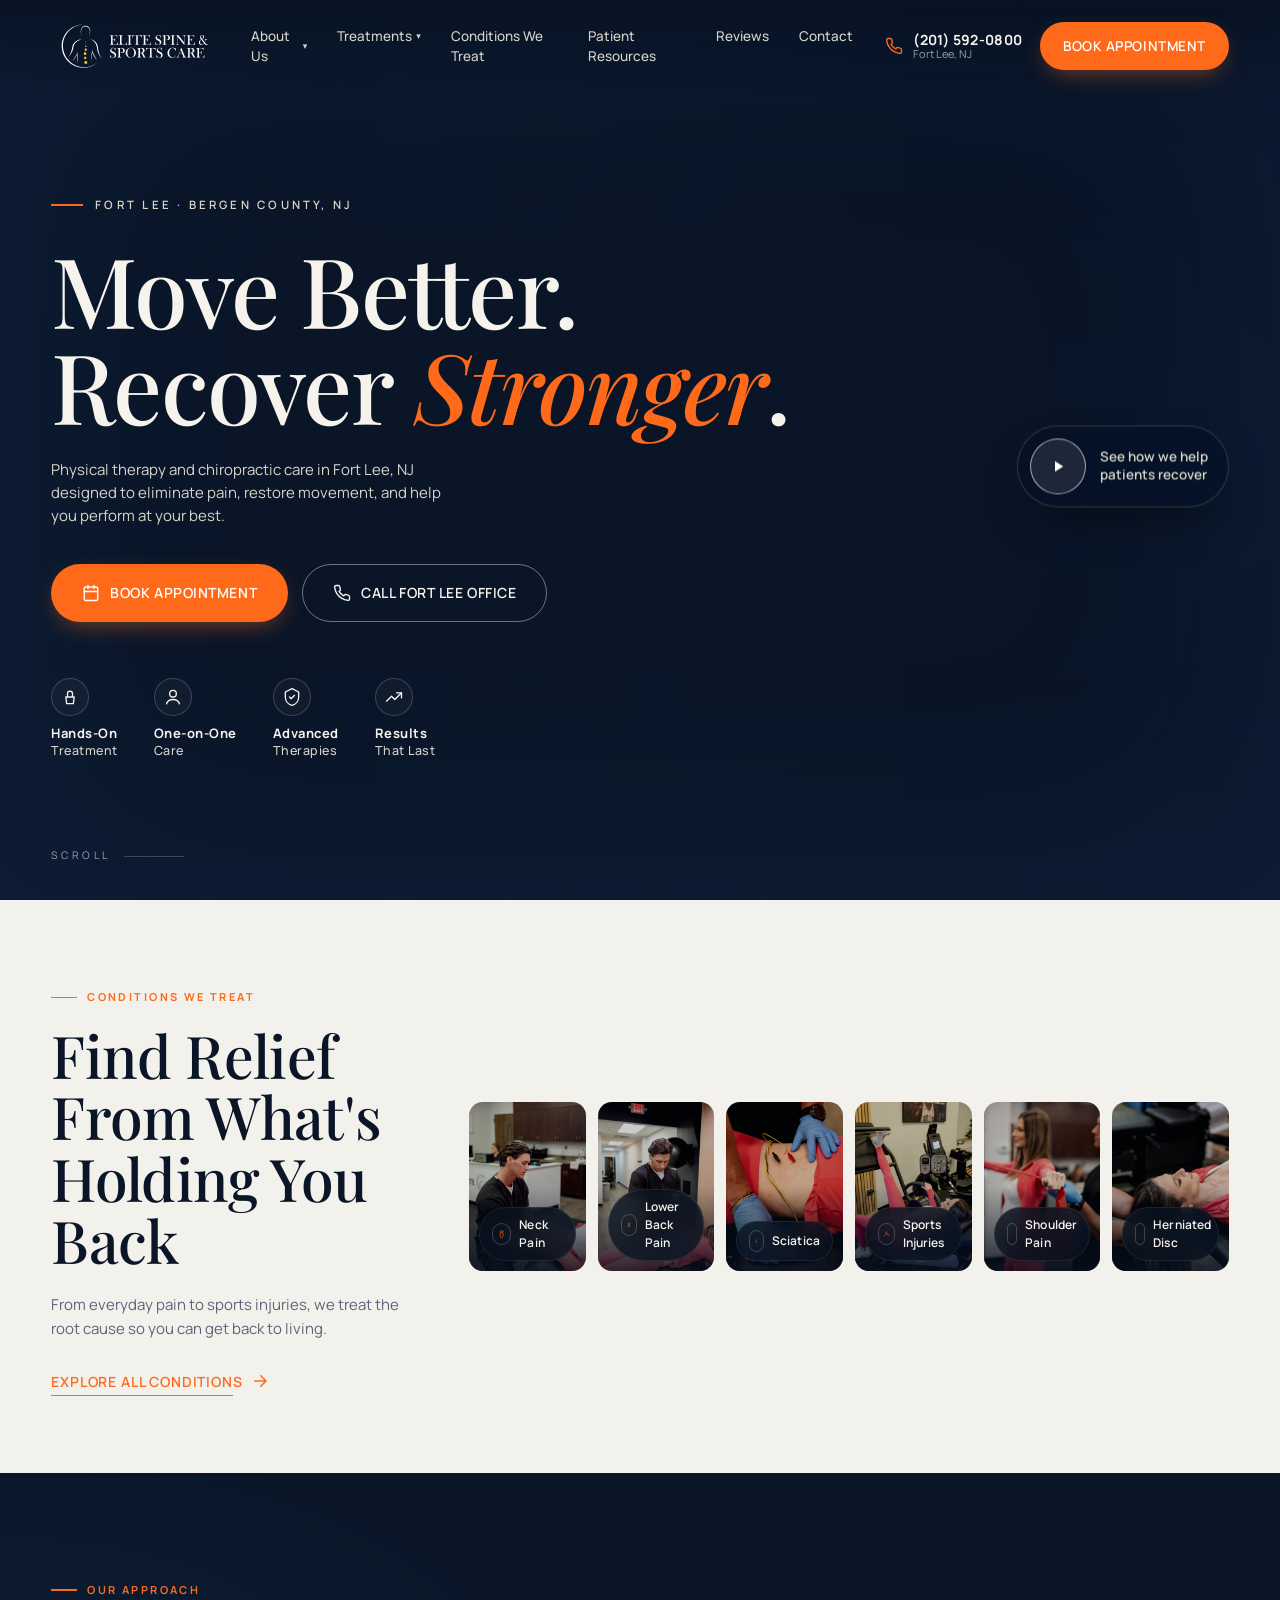
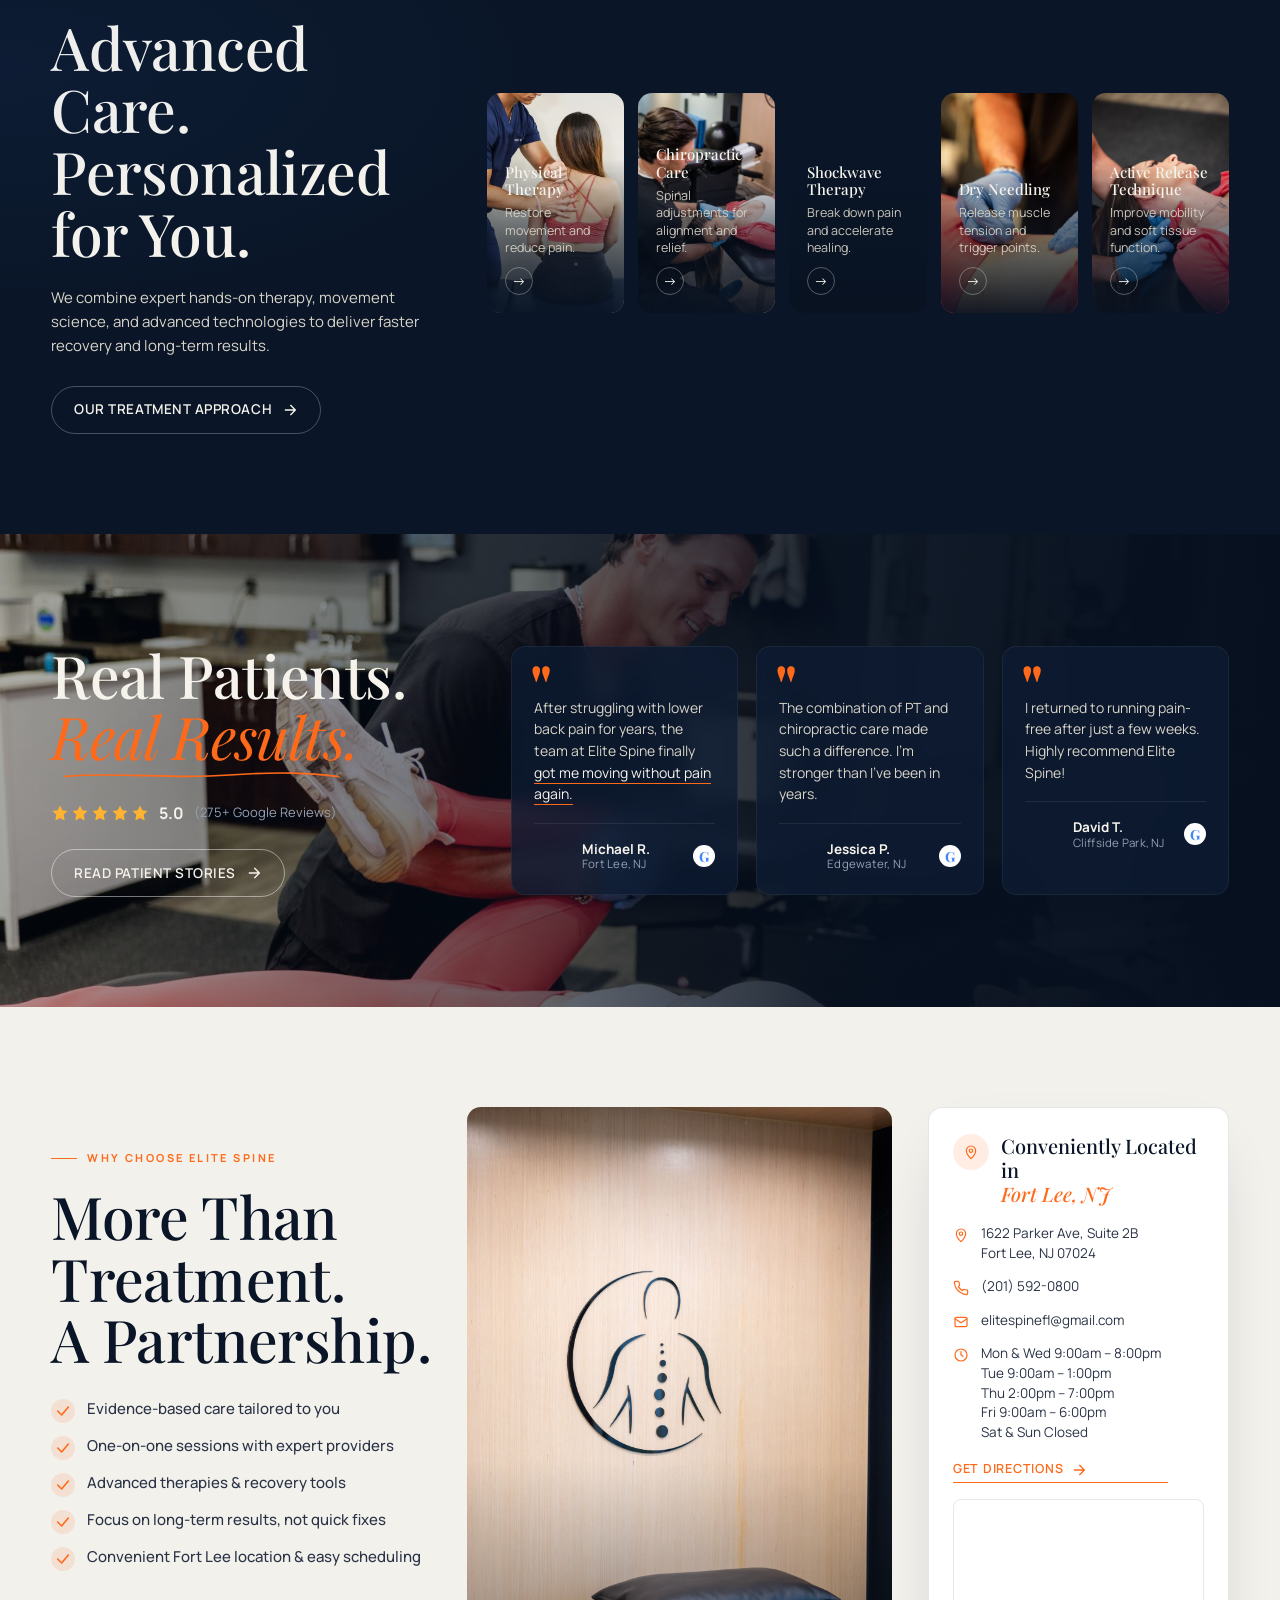
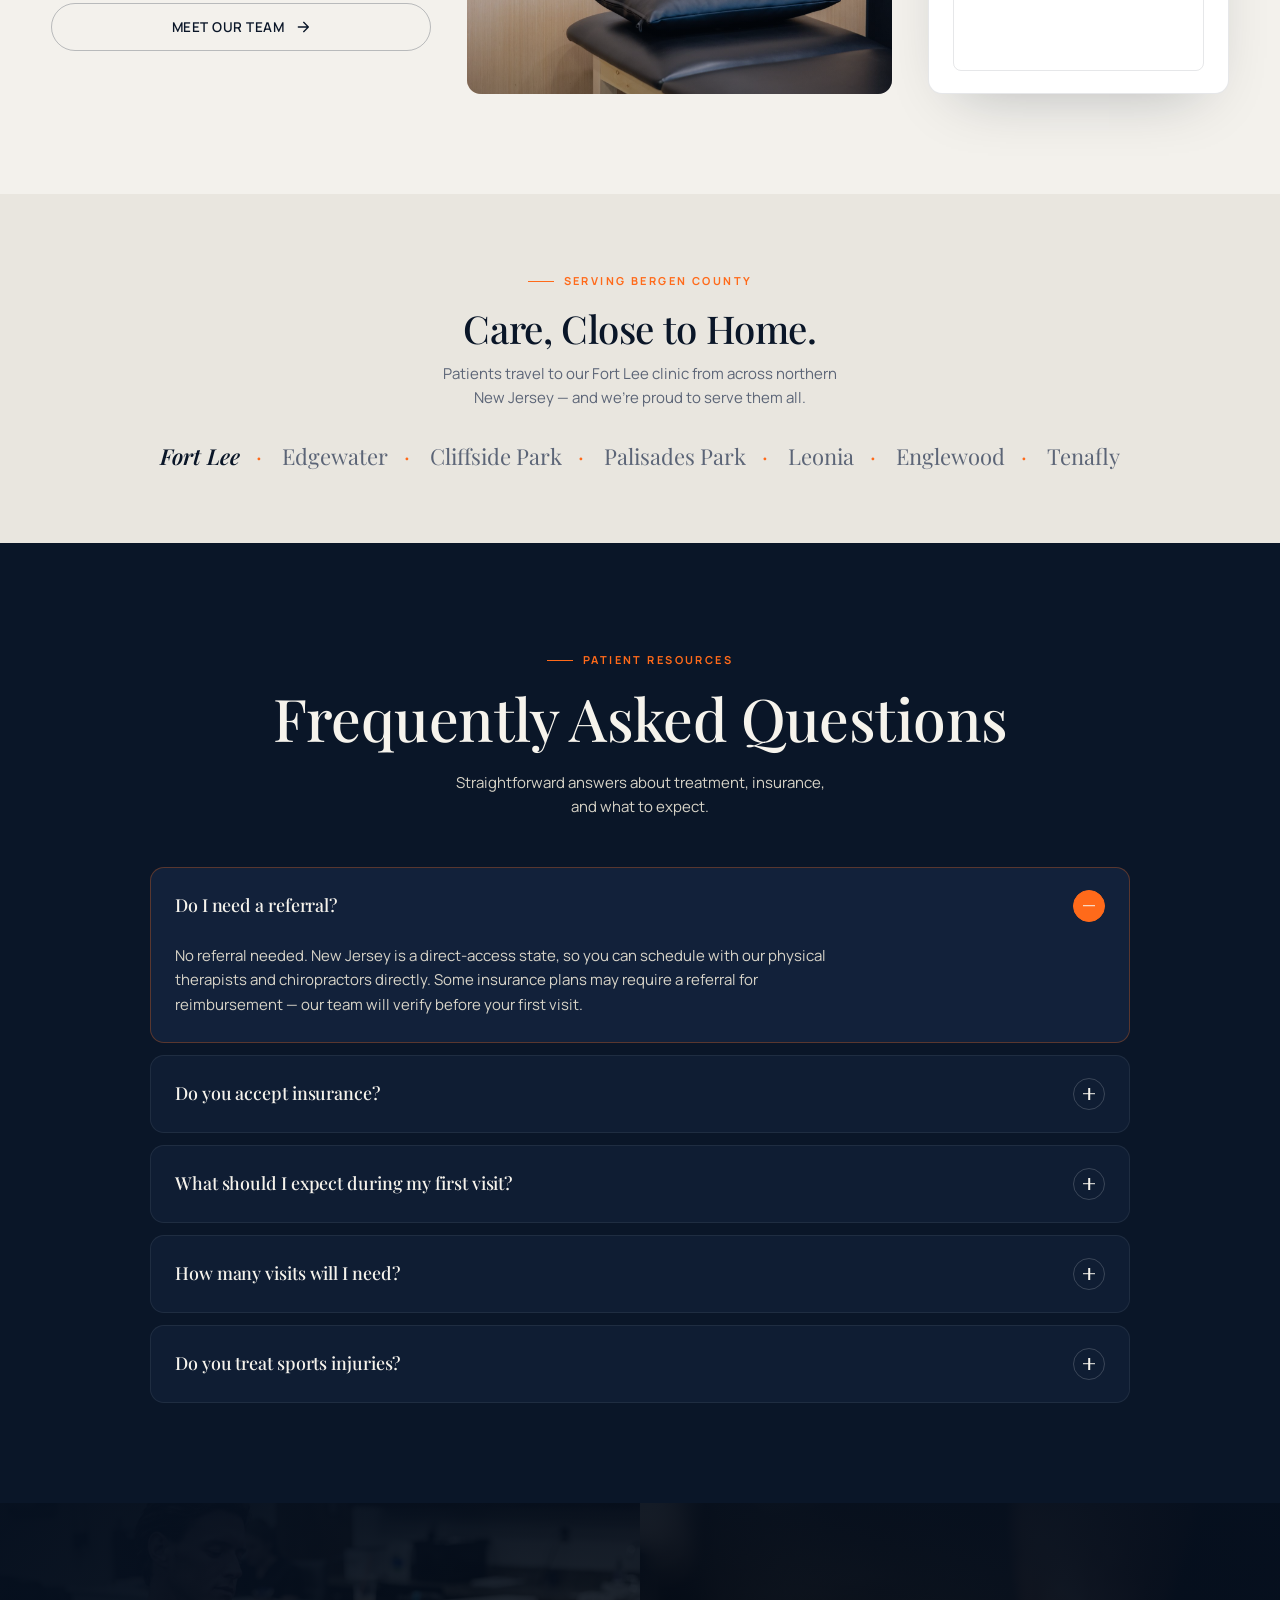
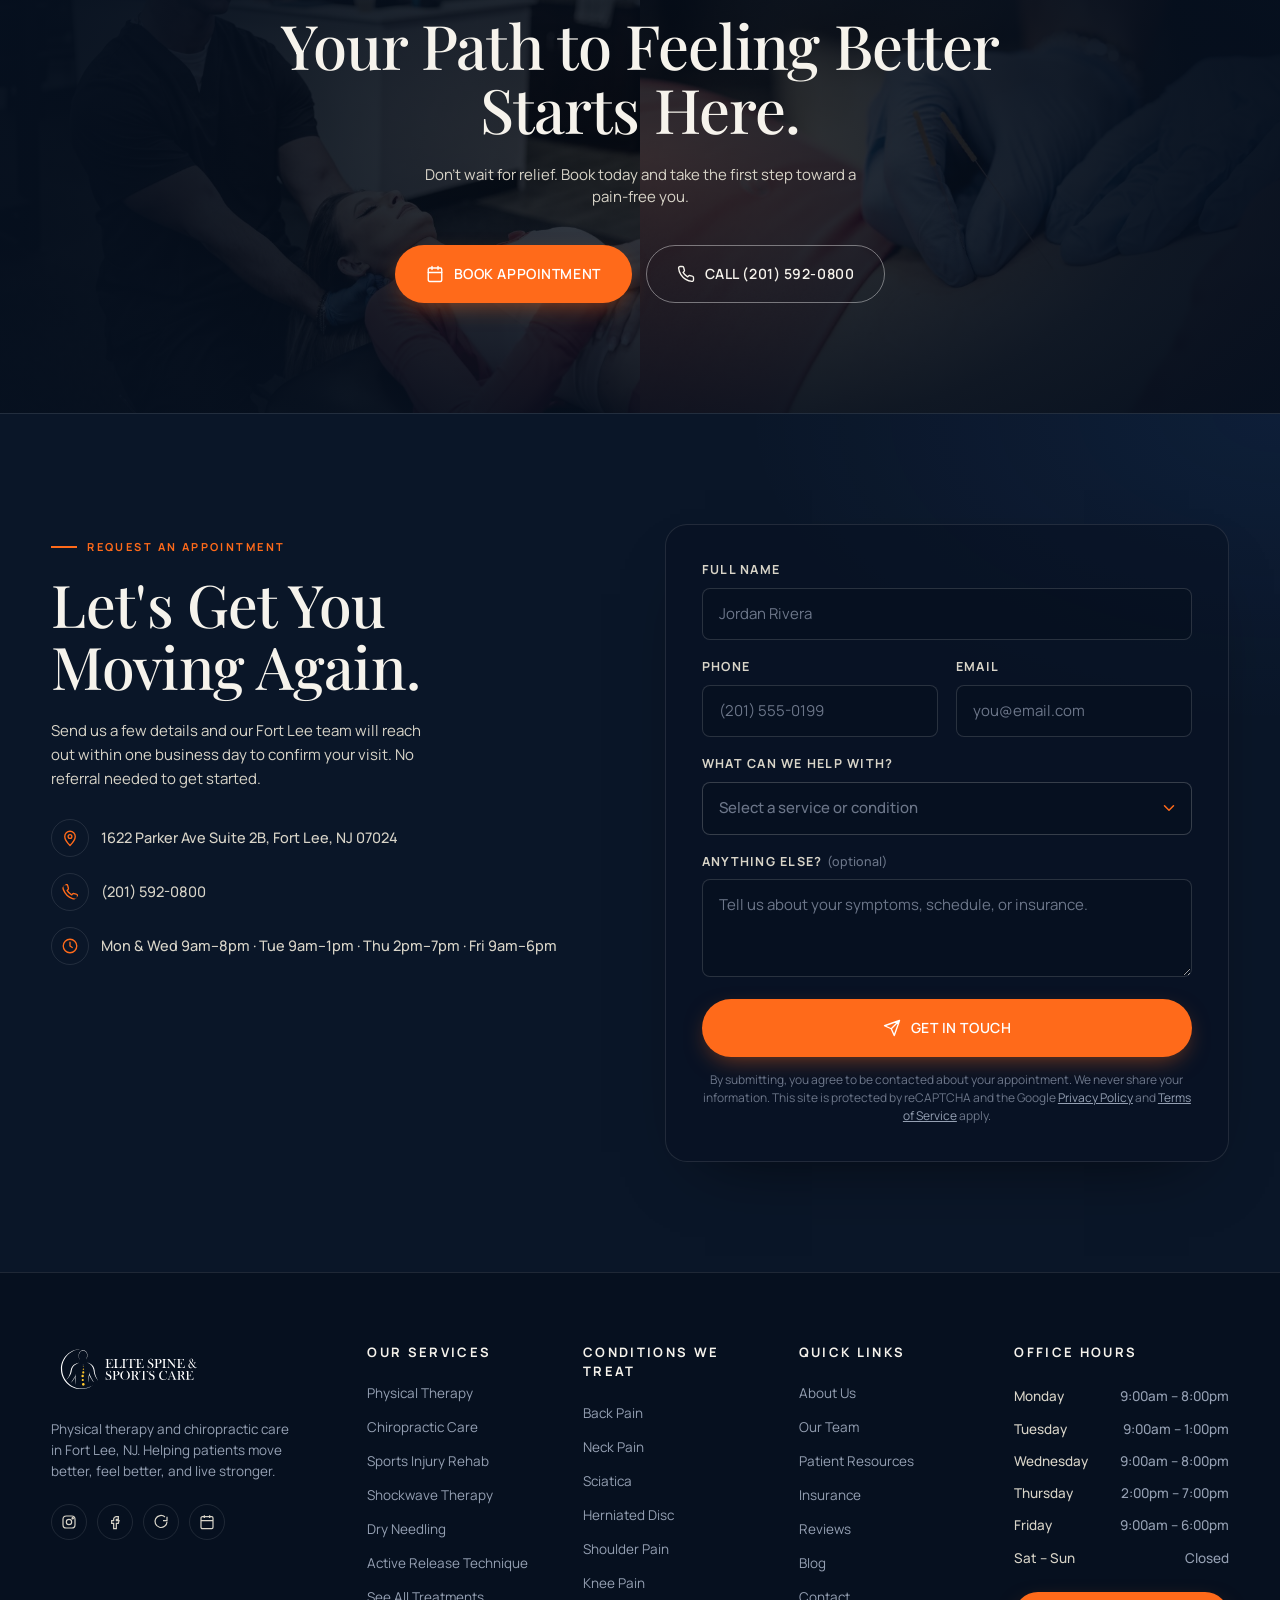
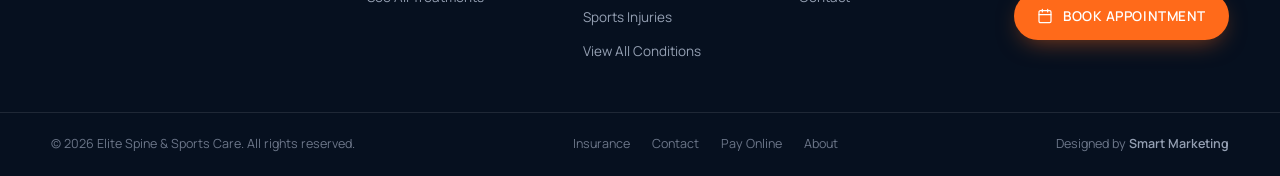
==== commit d85a40c2: "Team page updates; optimized images at plain filenames" ====
--- a/index.html
+++ b/index.html
@@ -84,7 +84,7 @@
       <a href="/conditions-services">Conditions We Treat</a>
       <a href="#resources">Patient Resources</a>
       <a href="#reviews">Reviews</a>
-      <a href="#contact">Contact</a>
+      <a href="#request">Contact</a>
     </nav>
 
     <div class="nav__cta">
@@ -150,7 +150,7 @@
     <a href="/conditions-services" data-mclose><span>Conditions We Treat</span><svg viewBox="0 0 24 24" width="18" height="18" fill="none" stroke="currentColor" stroke-width="2" stroke-linecap="round" stroke-linejoin="round"><path d="m9 6 6 6-6 6"/></svg></a>
     <a href="#resources" data-mclose><span>Patient Resources</span><svg viewBox="0 0 24 24" width="18" height="18" fill="none" stroke="currentColor" stroke-width="2" stroke-linecap="round" stroke-linejoin="round"><path d="m9 6 6 6-6 6"/></svg></a>
     <a href="#reviews" data-mclose><span>Reviews</span><svg viewBox="0 0 24 24" width="18" height="18" fill="none" stroke="currentColor" stroke-width="2" stroke-linecap="round" stroke-linejoin="round"><path d="m9 6 6 6-6 6"/></svg></a>
-    <a href="#contact" data-mclose><span>Contact</span><svg viewBox="0 0 24 24" width="18" height="18" fill="none" stroke="currentColor" stroke-width="2" stroke-linecap="round" stroke-linejoin="round"><path d="m9 6 6 6-6 6"/></svg></a>
+    <a href="#request" data-mclose><span>Contact</span><svg viewBox="0 0 24 24" width="18" height="18" fill="none" stroke="currentColor" stroke-width="2" stroke-linecap="round" stroke-linejoin="round"><path d="m9 6 6 6-6 6"/></svg></a>
   </nav>
 
   <div class="mmenu__foot">
@@ -163,7 +163,7 @@
       (201) 592-0800
     </a>
     <div class="mmenu__meta">
-      <span>1622 Parker Ave Suite 2B, Fort Lee, NJ 07024</span>
+      <a href="https://maps.app.goo.gl/QrEqCF7VUxsvKQmH9" target="_blank" rel="noopener">1622 Parker Ave Suite 2B, Fort Lee, NJ 07024</a>
       <span>Mon & Wed 9am–8pm · Tue 9am–1pm · Thu 2pm–7pm · Fri 9am–6pm</span>
     </div>
     <div class="mmenu__social">
@@ -258,7 +258,7 @@
     </div>
 
     <div class="conditions__grid">
-      <a class="cond" href="/conditions-services" style="--img:url('images/cond-neck.jpg')">
+      <a class="cond" href="/conditions-services#neck-pain" style="--img:url('images/cond-neck.jpg')">
         <div class="cond__bg" style="background-position: center 78%;"></div>
         <div class="cond__glow"></div>
         <div class="cond__label">
@@ -266,7 +266,7 @@
           <span>Neck Pain</span>
         </div>
       </a>
-      <a class="cond" href="/conditions-services" style="--img:url('images/cond-back.jpg')">
+      <a class="cond" href="/conditions-services#lower-back-pain" style="--img:url('images/cond-back.jpg')">
         <div class="cond__bg"></div>
         <div class="cond__glow"></div>
         <div class="cond__label">
@@ -274,7 +274,7 @@
           <span>Lower Back Pain</span>
         </div>
       </a>
-      <a class="cond" href="/conditions-services" style="--img:url('images/cond-sciatica.jpg')">
+      <a class="cond" href="/conditions-services#sciatica" style="--img:url('images/cond-sciatica.jpg')">
         <div class="cond__bg"></div>
         <div class="cond__glow"></div>
         <div class="cond__label">
@@ -282,7 +282,7 @@
           <span>Sciatica</span>
         </div>
       </a>
-      <a class="cond" href="/conditions-services" style="--img:url('images/cond-sports.jpg')">
+      <a class="cond" href="/conditions-services#sports-injuries" style="--img:url('images/cond-sports.jpg')">
         <div class="cond__bg"></div>
         <div class="cond__glow"></div>
         <div class="cond__label">
@@ -290,7 +290,7 @@
           <span>Sports Injuries</span>
         </div>
       </a>
-      <a class="cond" href="/conditions-services" style="--img:url('images/cond-shoulder.jpg')">
+      <a class="cond" href="/conditions-services#shoulder-pain" style="--img:url('images/cond-shoulder.jpg')">
         <div class="cond__bg"></div>
         <div class="cond__glow"></div>
         <div class="cond__label">
@@ -298,7 +298,7 @@
           <span>Shoulder Pain</span>
         </div>
       </a>
-      <a class="cond" href="/conditions-services" style="--img:url('images/cond-disc.jpg')">
+      <a class="cond" href="/conditions-services#herniated-disc" style="--img:url('images/cond-disc.jpg')">
         <div class="cond__bg"></div>
         <div class="cond__glow"></div>
         <div class="cond__label">
@@ -387,7 +387,7 @@
 <!-- ============== SOCIAL PROOF ============== -->
 <section class="proof" id="reviews">
   <div class="proof__media" aria-hidden="true">
-    <img src="images/proof.jpg" alt="" />
+    <img loading="lazy" decoding="async" src="images/proof.jpg" alt="" />
     <div class="proof__shade"></div>
   </div>
 
@@ -473,8 +473,7 @@
     <div class="why__copy">
       <span class="eyebrow eyebrow--accent">Why Choose Elite Spine</span>
       <h2 class="h2">
-        More Than Treatment.<br/>
-        A Partnership.
+        More Than Treatment.<br/>A&nbsp;Partnership.
       </h2>
       <ul class="why__list">
         <li><span class="why__check" aria-hidden="true">
@@ -500,7 +499,7 @@
     </div>
 
     <div class="why__clinic">
-      <img src="images/clinic.jpg" alt="Elite Spine Fort Lee clinic interior" />
+      <img loading="lazy" decoding="async" src="images/clinic.jpg" alt="Elite Spine Fort Lee clinic interior" />
       <div class="why__clinicshade"></div>
     </div>
 
@@ -514,15 +513,15 @@
       <ul class="locale__list">
         <li>
           <svg viewBox="0 0 24 24" width="16" height="16" fill="none" stroke="currentColor" stroke-width="1.8" stroke-linecap="round" stroke-linejoin="round"><path d="M12 22s7-7 7-12a7 7 0 1 0-14 0c0 5 7 12 7 12Z"/><circle cx="12" cy="10" r="2.5"/></svg>
-          <span>1622 Parker Ave, Suite 2B<br/>Fort Lee, NJ 07024</span>
+          <a href="https://maps.app.goo.gl/QrEqCF7VUxsvKQmH9" target="_blank" rel="noopener">1622 Parker Ave, Suite 2B<br/>Fort Lee, NJ 07024</a>
         </li>
         <li>
           <svg viewBox="0 0 24 24" width="16" height="16" fill="none" stroke="currentColor" stroke-width="1.8" stroke-linecap="round" stroke-linejoin="round"><path d="M22 16.92v3a2 2 0 0 1-2.18 2 19.79 19.79 0 0 1-8.63-3.07 19.5 19.5 0 0 1-6-6 19.79 19.79 0 0 1-3.07-8.67A2 2 0 0 1 4.11 2h3a2 2 0 0 1 2 1.72c.13.96.36 1.9.7 2.81a2 2 0 0 1-.45 2.11L8.09 9.91a16 16 0 0 0 6 6l1.27-1.27a2 2 0 0 1 2.11-.45c.91.34 1.85.57 2.81.7A2 2 0 0 1 22 16.92Z"/></svg>
-          <span>(201) 592-0800</span>
+          <a href="tel:+12015920800">(201) 592-0800</a>
         </li>
         <li>
           <svg viewBox="0 0 24 24" width="16" height="16" fill="none" stroke="currentColor" stroke-width="1.8" stroke-linecap="round" stroke-linejoin="round"><rect x="3" y="5" width="18" height="14" rx="2"/><path d="m3 7 9 6 9-6"/></svg>
-          <span>elitespinefl@gmail.com</span>
+          <a href="mailto:elitespinefl@gmail.com">elitespinefl@gmail.com</a>
         </li>
         <li>
           <svg viewBox="0 0 24 24" width="16" height="16" fill="none" stroke="currentColor" stroke-width="1.8" stroke-linecap="round" stroke-linejoin="round"><circle cx="12" cy="12" r="9"/><path d="M12 7v5l3 2"/></svg>
@@ -543,7 +542,7 @@
 <section class="areas">
   <div class="areas__inner">
     <span class="eyebrow eyebrow--dark">Serving Bergen County</span>
-    <h2 class="h2 h2--dark">Care, close to home.</h2>
+    <h2 class="h2 h2--dark">Care, Close to Home.</h2>
     <p class="lede lede--dark">
       Patients travel to our Fort Lee clinic from across northern New Jersey — and we're proud to serve them all.
     </p>
@@ -626,7 +625,7 @@
   </div>
   <div class="finalcta__content">
     <h2 class="finalcta__title">Your Path to Feeling Better<br/>Starts Here.</h2>
-    <p class="finalcta__sub">Book your appointment today and take the first step toward a stronger, pain-free you.</p>
+    <p class="finalcta__sub">Don't wait for relief. Book today and take the first step toward a pain-free you.</p>
     <div class="finalcta__ctas">
       <a class="btn btn--primary btn--lg" href="https://www.zocdoc.com/practice/elite-spine-and-sports-care-60454" target="_blank" rel="noopener">
         <svg viewBox="0 0 24 24" width="18" height="18" fill="none" stroke="currentColor" stroke-width="1.8" stroke-linecap="round" stroke-linejoin="round"><rect x="3" y="4" width="18" height="18" rx="2"/><path d="M16 2v4M8 2v4M3 10h18"/></svg>
@@ -647,16 +646,16 @@
   <div class="cform__inner">
     <div class="cform__intro">
       <span class="eyebrow eyebrow--accent">Request an Appointment</span>
-      <h2 class="h2">Let's get you moving again.</h2>
+      <h2 class="h2">Let's Get You Moving Again.</h2>
       <p class="lede">Send us a few details and our Fort Lee team will reach out within one business day to confirm your visit. No referral needed to get started.</p>
       <ul class="cform__assure">
         <li>
           <svg viewBox="0 0 24 24" width="18" height="18" fill="none" stroke="currentColor" stroke-width="1.8" stroke-linecap="round" stroke-linejoin="round"><path d="M12 22s7-7 7-12a7 7 0 1 0-14 0c0 5 7 12 7 12Z"/><circle cx="12" cy="10" r="2.5"/></svg>
-          1622 Parker Ave Suite 2B, Fort Lee, NJ 07024
+          <a href="https://maps.app.goo.gl/QrEqCF7VUxsvKQmH9" target="_blank" rel="noopener">1622 Parker Ave Suite 2B, Fort Lee, NJ 07024</a>
         </li>
         <li>
           <svg viewBox="0 0 24 24" width="18" height="18" fill="none" stroke="currentColor" stroke-width="1.8" stroke-linecap="round" stroke-linejoin="round"><path d="M22 16.92v3a2 2 0 0 1-2.18 2 19.79 19.79 0 0 1-8.63-3.07 19.5 19.5 0 0 1-6-6 19.79 19.79 0 0 1-3.07-8.67A2 2 0 0 1 4.11 2h3a2 2 0 0 1 2 1.72c.13.96.36 1.9.7 2.81a2 2 0 0 1-.45 2.11L8.09 9.91a16 16 0 0 0 6 6l1.27-1.27a2 2 0 0 1 2.11-.45c.91.34 1.85.57 2.81.7A2 2 0 0 1 22 16.92Z"/></svg>
-          (201) 592-0800
+          <a href="tel:+12015920800">(201) 592-0800</a>
         </li>
         <li>
           <svg viewBox="0 0 24 24" width="18" height="18" fill="none" stroke="currentColor" stroke-width="1.8" stroke-linecap="round" stroke-linejoin="round"><circle cx="12" cy="12" r="9"/><path d="M12 7v5l3 2"/></svg>
@@ -712,7 +711,7 @@
       </div>
       <button class="btn btn--primary btn--lg btn--block" type="submit">
         <svg viewBox="0 0 24 24" width="18" height="18" fill="none" stroke="currentColor" stroke-width="1.8" stroke-linecap="round" stroke-linejoin="round"><path d="M22 2 11 13M22 2l-7 20-4-9-9-4 20-7Z"/></svg>
-        Send Request
+        Get in Touch
       </button>
       <p class="cform__fineprint">By submitting, you agree to be contacted about your appointment. We never share your information. This site is protected by reCAPTCHA and the Google <a href="https://policies.google.com/privacy" target="_blank" rel="noopener">Privacy Policy</a> and <a href="https://policies.google.com/terms" target="_blank" rel="noopener">Terms of Service</a> apply.</p>
 
@@ -779,7 +778,7 @@
         <li><a href="/insurance">Insurance</a></li>
         <li><a href="#reviews">Reviews</a></li>
         <li><a href="/blog">Blog</a></li>
-        <li><a href="#contact">Contact</a></li>
+        <li><a href="#request">Contact</a></li>
       </ul>
     </div>
 
@@ -807,7 +806,7 @@
       <span>© 2026 Elite Spine &amp; Sports Care. All rights reserved.</span>
       <ul>
         <li><a href="/insurance">Insurance</a></li>
-        <li><a href="/#contact">Contact</a></li>
+        <li><a href="/#request">Contact</a></li>
         <li><a href="https://swipesimple.com/links/lnk_69bf470e0ef3f5c1e590c6c763e049e2" target="_blank" rel="noopener">Pay Online</a></li>
         <li><a href="/team">About</a></li>
       </ul>
--- a/styles.css
+++ b/styles.css
@@ -44,7 +44,8 @@
 * { box-sizing: border-box; }
 html, body { margin: 0; padding: 0; }
 
-html { scroll-behavior: smooth; }
+html { scroll-behavior: smooth; scroll-padding-top: 96px; }
+[id] { scroll-margin-top: 96px; }
 
 body {
   background: var(--bg-0);
@@ -75,6 +76,7 @@
   letter-spacing: -0.01em;
   margin: 0 0 22px;
   color: var(--ink-0);
+  text-wrap: balance;
 }
 .h2--dark { color: var(--ink-d0); }
 .accent { color: var(--accent); }
@@ -84,6 +86,7 @@
   color: var(--accent);
   position: relative;
   display: inline-block;
+  padding-bottom: 10px;
 }
 .accent-script::after {
   content: "";
@@ -100,6 +103,7 @@
   line-height: 1.6;
   color: var(--ink-1);
   max-width: 44ch;
+  text-wrap: pretty;
   margin: 0 0 28px;
 }
 .lede--dark { color: var(--ink-d2); }
@@ -495,10 +499,15 @@
 .field__select { position: relative; }
 .field__select svg {
   position: absolute; right: 14px; top: 50%; transform: translateY(-50%);
-  color: var(--ink-2); pointer-events: none;
-}
-.field select { padding-right: 42px; cursor: pointer; }
-.field select option { color: #0a1628; }
+  color: var(--accent); pointer-events: none; z-index: 2;
+}
+.field select { padding-right: 42px; cursor: pointer; color: var(--ink-0); font-weight: 500; }
+.field select:invalid, .field select option[value=""] { color: var(--ink-3); }
+.field select option { color: #0a1628; background: #fff; font-weight: 500; }
+.field__select::after {
+  content: ""; position: absolute; inset: 0; border-radius: var(--r-sm);
+  pointer-events: none; box-shadow: inset 0 0 0 1px rgba(255,255,255,.06);
+}
 .field__err {
   font-size: 12.5px; color: #ff8b6b; min-height: 0; line-height: 1.3;
   display: none;
@@ -760,11 +769,22 @@
   display: inline-flex;
   align-items: center;
   gap: 14px;
-  background: transparent;
-  border: none;
+  padding: 12px 20px 12px 12px;
+  border-radius: 999px;
+  background: rgba(6,16,31,.55);
+  backdrop-filter: blur(14px) saturate(140%);
+  -webkit-backdrop-filter: blur(14px) saturate(140%);
+  border: 1px solid rgba(255,255,255,.16);
+  box-shadow: 0 20px 50px -20px rgba(0,0,0,.7);
   color: var(--ink-0);
   cursor: pointer;
   z-index: 3;
+  transition: background .3s ease, border-color .3s ease, transform .3s ease;
+}
+.hero__playcard:hover {
+  background: rgba(6,16,31,.78);
+  border-color: rgba(255,106,26,.5);
+  transform: translateY(-30%) scale(1.02);
 }
 .hero__play {
   width: 56px; height: 56px;
@@ -802,7 +822,8 @@
   box-shadow: 0 0 30px 4px rgba(255,106,26,.6);
 }
 .hero__playtext {
-  font-size: 12.5px;
+  font-size: 13.5px;
+  font-weight: 600;
   line-height: 1.3;
   text-align: left;
   color: var(--ink-1);
@@ -1180,7 +1201,7 @@
   width: 100%; height: 100%;
   position: absolute; inset: 0;
   object-fit: cover;
-  object-position: center;
+  object-position: center 28%;
 }
 .why__clinicshade {
   position: absolute; inset: 0;
@@ -1410,6 +1431,7 @@
 .finalcta__title {
   font-family: var(--f-serif);
   font-weight: 500;
+  text-wrap: balance;
   font-size: clamp(36px, 4.8vw, 64px);
   line-height: 1.05;
   letter-spacing: -0.015em;
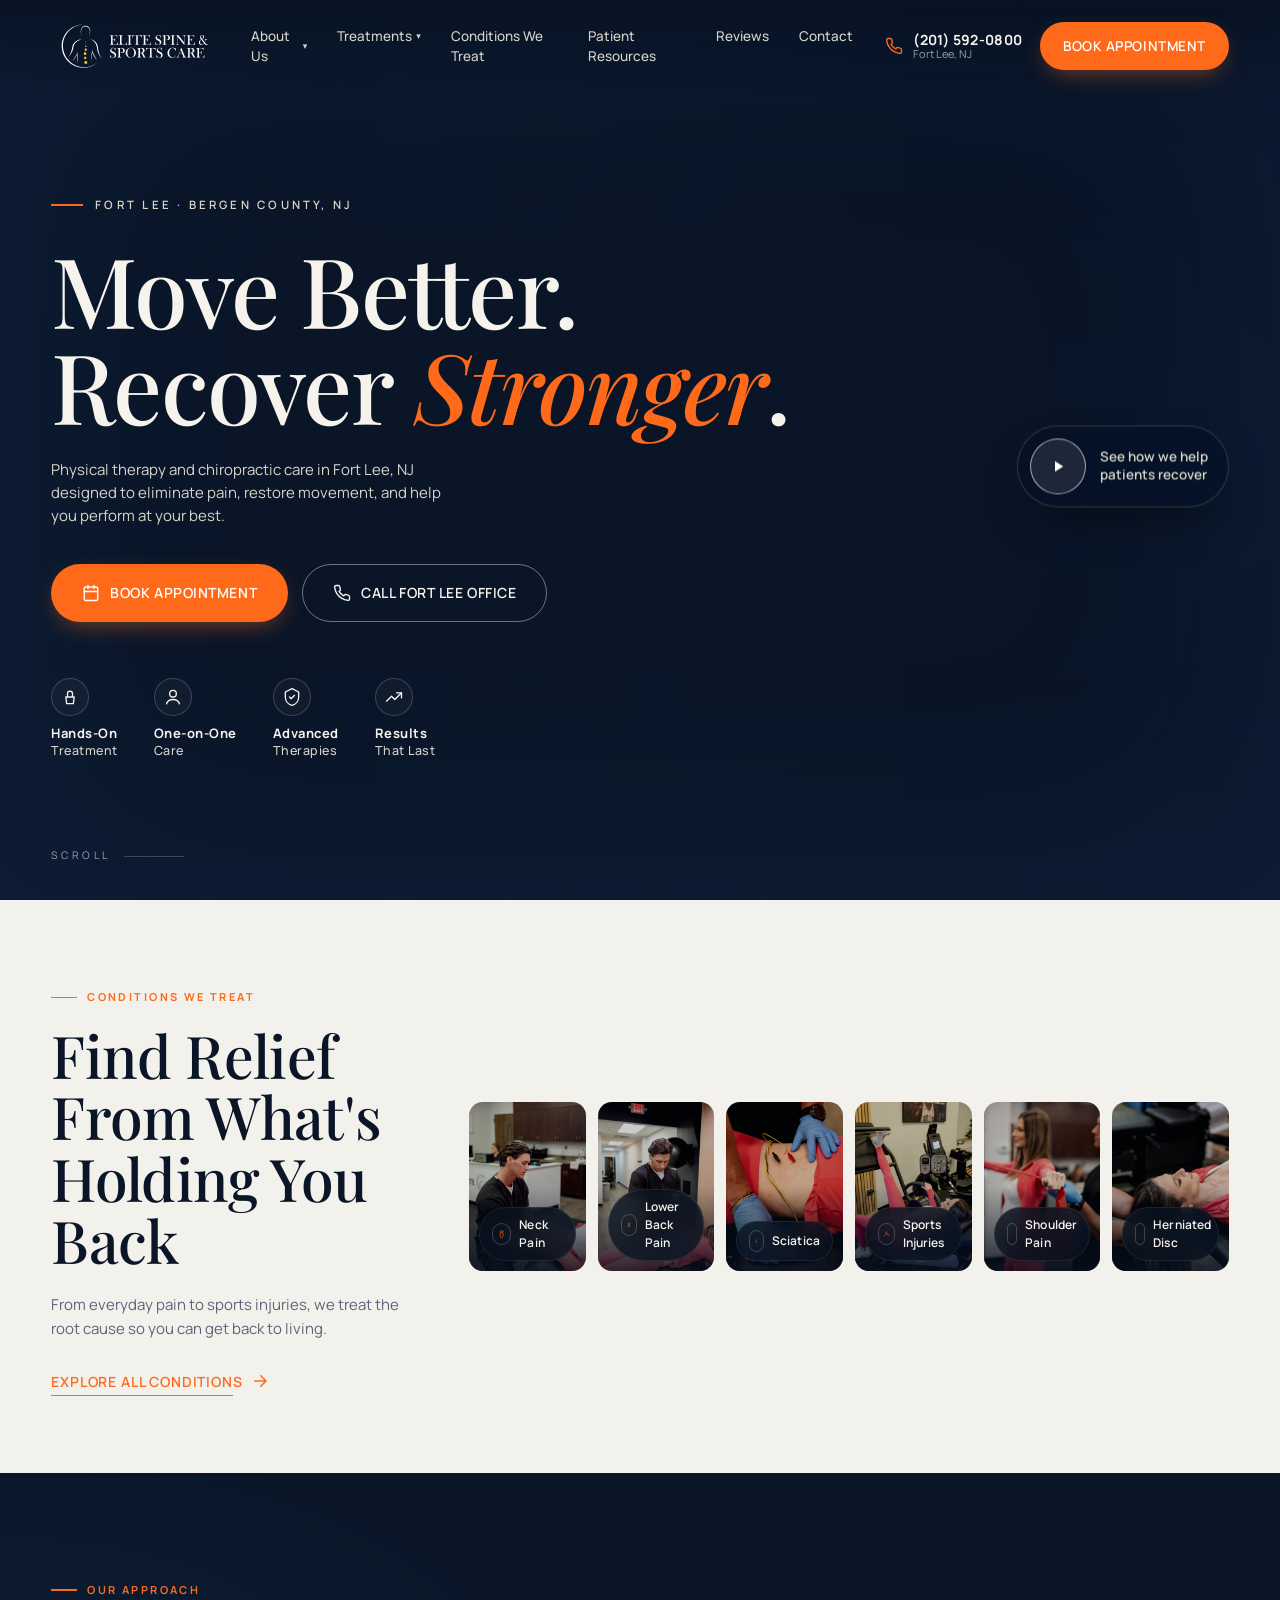
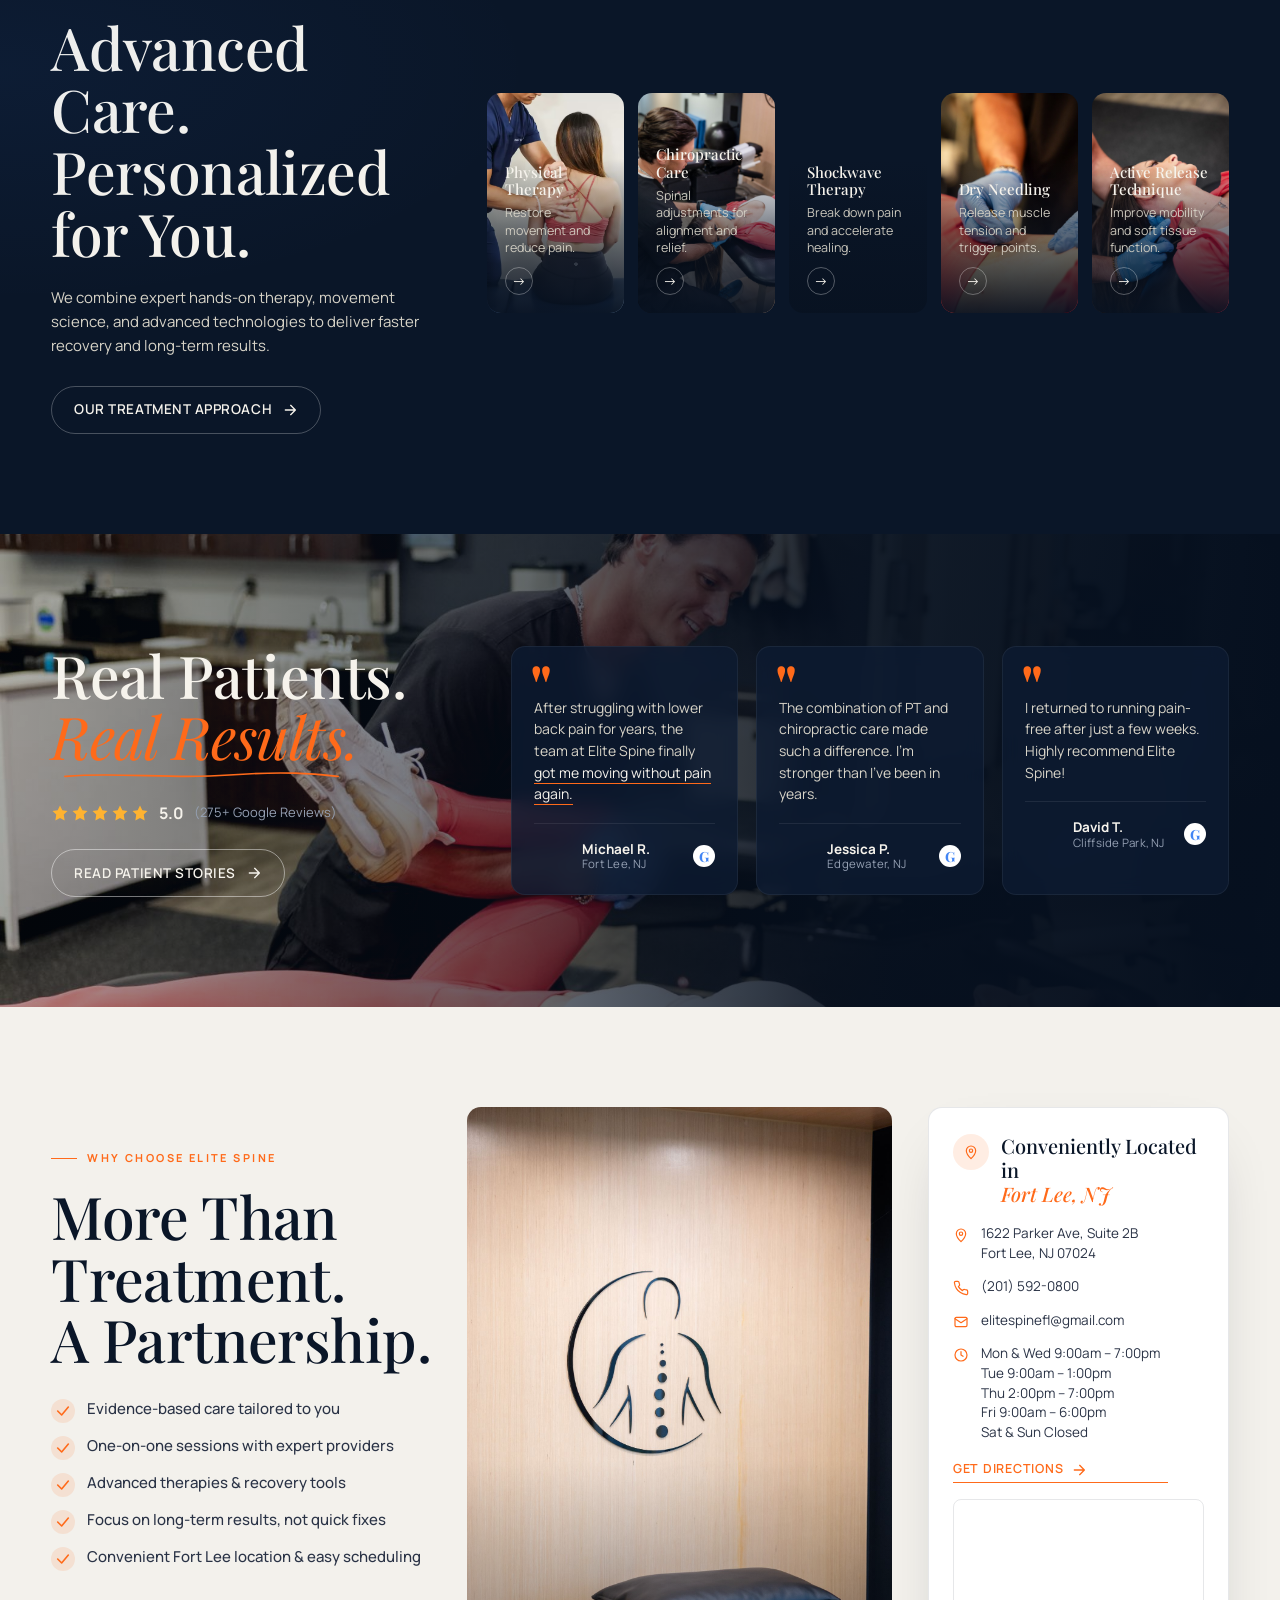
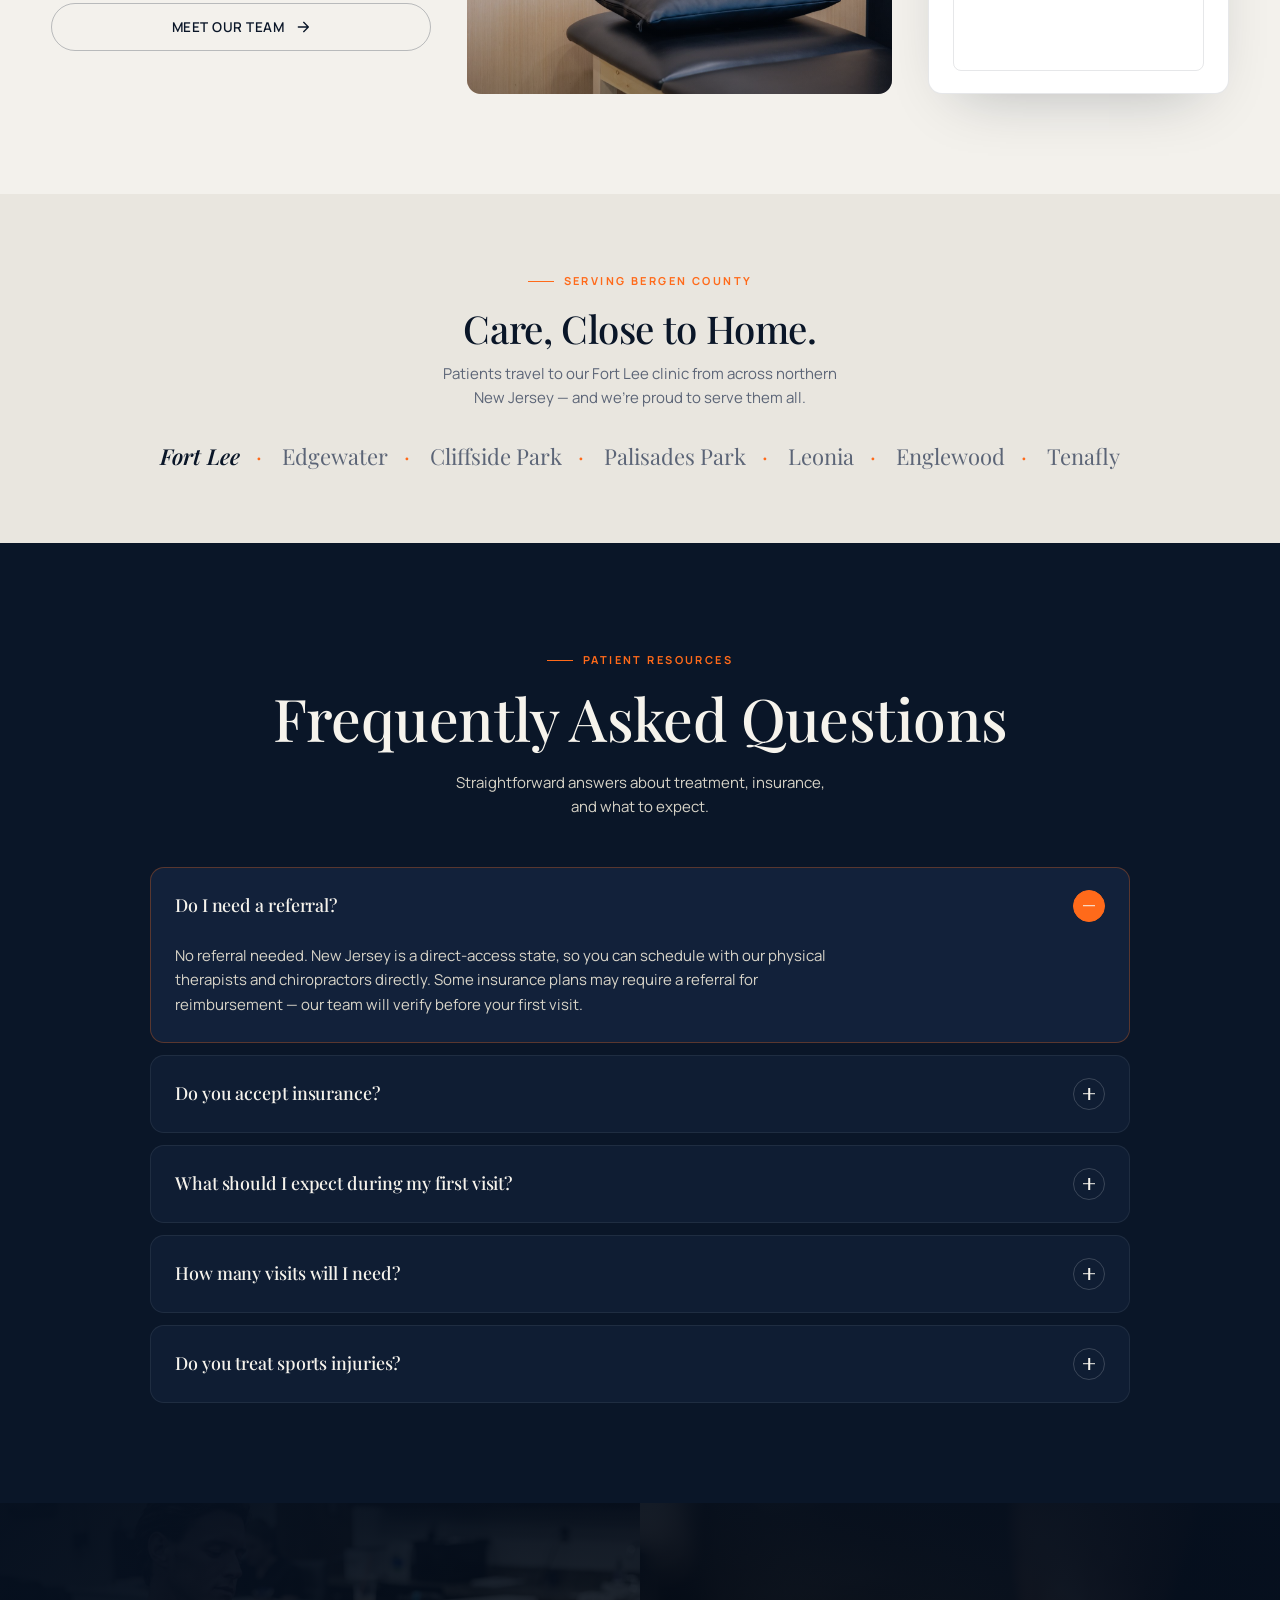
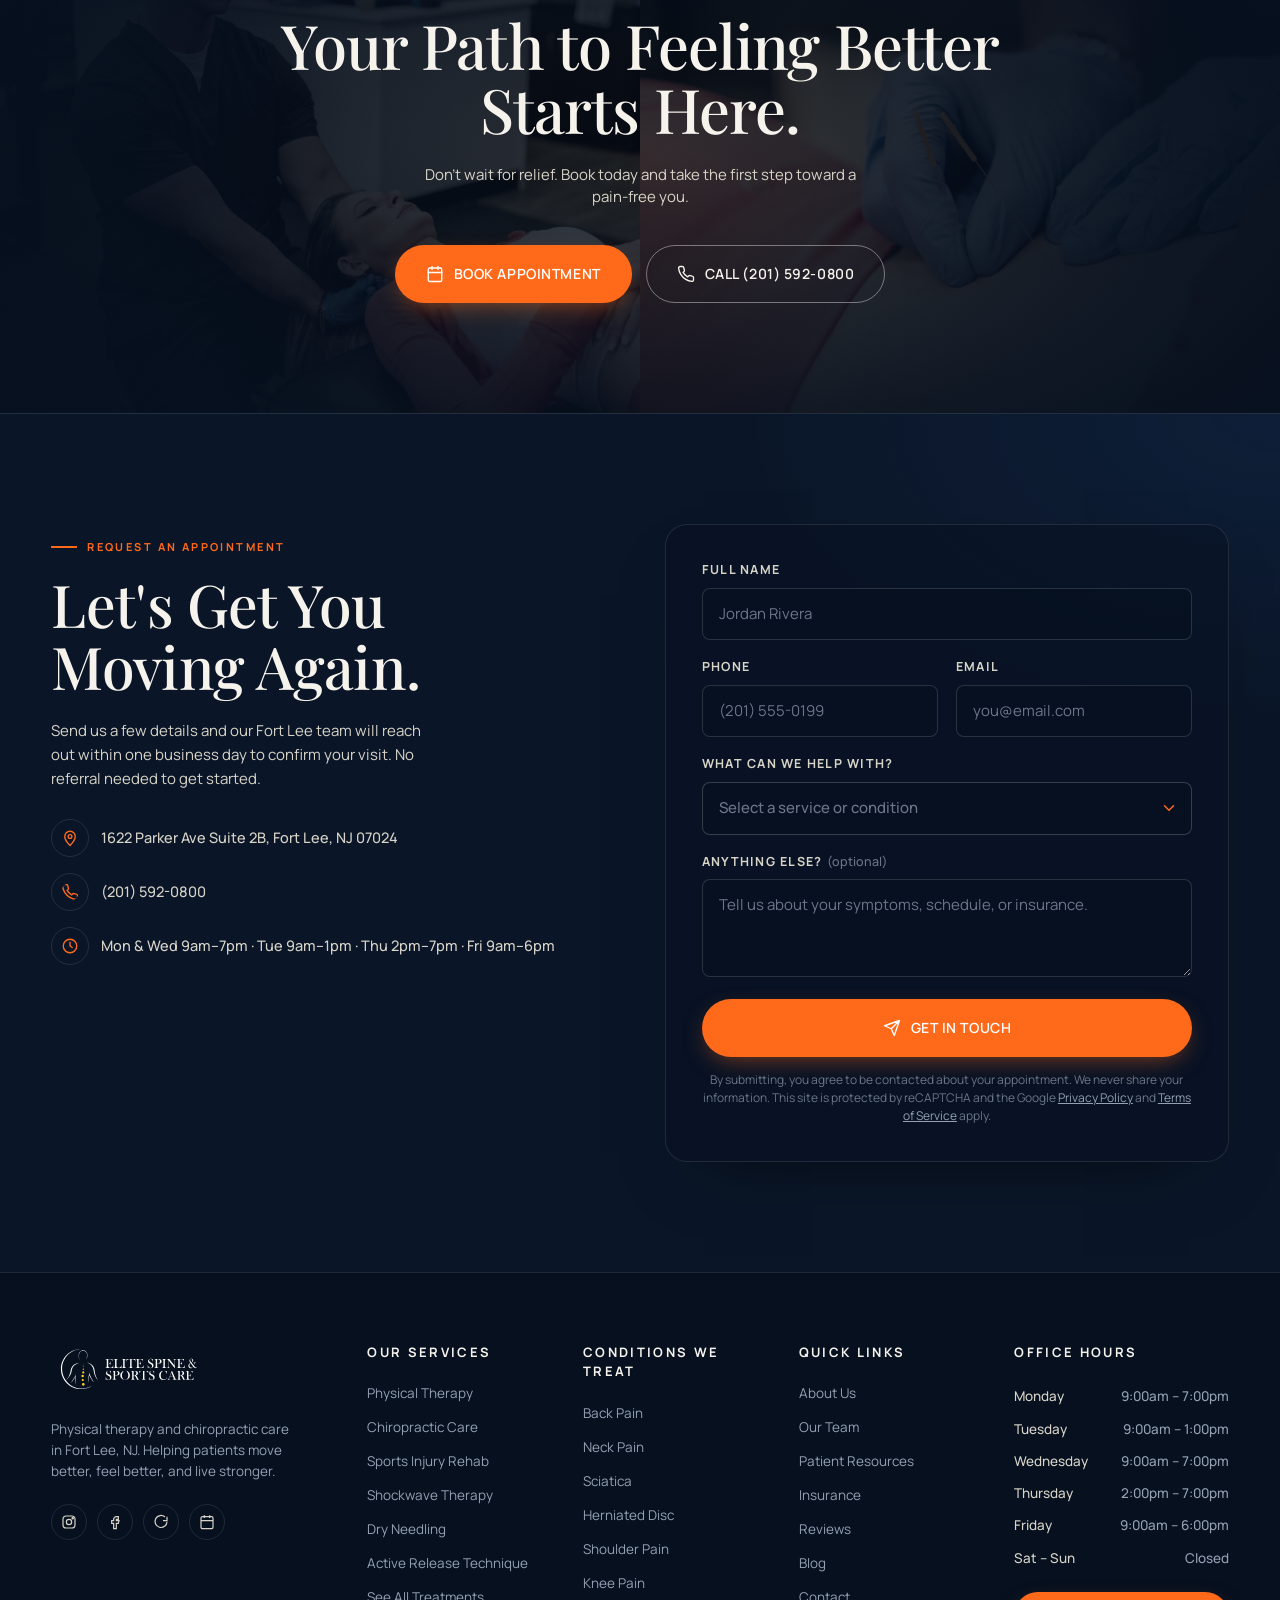
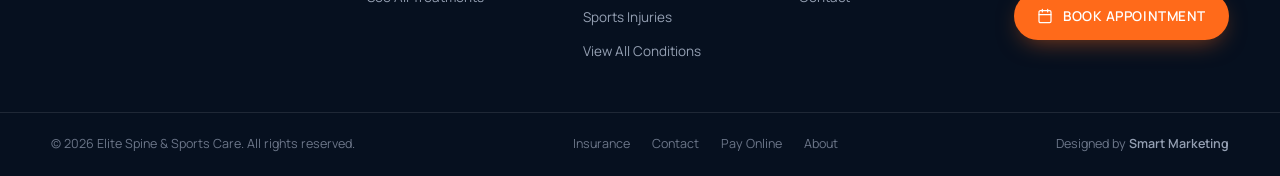
==== commit 0e4efe63: "time adjustment" ====
--- a/index.html
+++ b/index.html
@@ -164,7 +164,7 @@
     </a>
     <div class="mmenu__meta">
       <a href="https://maps.app.goo.gl/QrEqCF7VUxsvKQmH9" target="_blank" rel="noopener">1622 Parker Ave Suite 2B, Fort Lee, NJ 07024</a>
-      <span>Mon & Wed 9am–8pm · Tue 9am–1pm · Thu 2pm–7pm · Fri 9am–6pm</span>
+      <span>Mon & Wed 9am–7pm · Tue 9am–1pm · Thu 2pm–7pm · Fri 9am–6pm</span>
     </div>
     <div class="mmenu__social">
       <a href="https://www.instagram.com/elitespineandsportscare/" target="_blank" rel="noopener" aria-label="Instagram"><svg viewBox="0 0 24 24" width="18" height="18" fill="none" stroke="currentColor" stroke-width="1.8"><rect x="3" y="3" width="18" height="18" rx="5"/><circle cx="12" cy="12" r="4"/><circle cx="17.5" cy="6.5" r="1" fill="currentColor"/></svg></a>
@@ -258,7 +258,7 @@
     </div>
 
     <div class="conditions__grid">
-      <a class="cond" href="/conditions-services#neck-pain" style="--img:url('images/cond-neck.jpg')">
+      <a class="cond" href="/conditions-services#neck-pain" style="--img:url('images/cond-neck-opt.jpg')">
         <div class="cond__bg" style="background-position: center 78%;"></div>
         <div class="cond__glow"></div>
         <div class="cond__label">
@@ -266,7 +266,7 @@
           <span>Neck Pain</span>
         </div>
       </a>
-      <a class="cond" href="/conditions-services#lower-back-pain" style="--img:url('images/cond-back.jpg')">
+      <a class="cond" href="/conditions-services#lower-back-pain" style="--img:url('images/cond-back-opt.jpg')">
         <div class="cond__bg"></div>
         <div class="cond__glow"></div>
         <div class="cond__label">
@@ -274,7 +274,7 @@
           <span>Lower Back Pain</span>
         </div>
       </a>
-      <a class="cond" href="/conditions-services#sciatica" style="--img:url('images/cond-sciatica.jpg')">
+      <a class="cond" href="/conditions-services#sciatica" style="--img:url('images/cond-sciatica-opt.jpg')">
         <div class="cond__bg"></div>
         <div class="cond__glow"></div>
         <div class="cond__label">
@@ -282,7 +282,7 @@
           <span>Sciatica</span>
         </div>
       </a>
-      <a class="cond" href="/conditions-services#sports-injuries" style="--img:url('images/cond-sports.jpg')">
+      <a class="cond" href="/conditions-services#sports-injuries" style="--img:url('images/cond-sports-opt.jpg')">
         <div class="cond__bg"></div>
         <div class="cond__glow"></div>
         <div class="cond__label">
@@ -290,7 +290,7 @@
           <span>Sports Injuries</span>
         </div>
       </a>
-      <a class="cond" href="/conditions-services#shoulder-pain" style="--img:url('images/cond-shoulder.jpg')">
+      <a class="cond" href="/conditions-services#shoulder-pain" style="--img:url('images/cond-shoulder-opt.jpg')">
         <div class="cond__bg"></div>
         <div class="cond__glow"></div>
         <div class="cond__label">
@@ -298,7 +298,7 @@
           <span>Shoulder Pain</span>
         </div>
       </a>
-      <a class="cond" href="/conditions-services#herniated-disc" style="--img:url('images/cond-disc.jpg')">
+      <a class="cond" href="/conditions-services#herniated-disc" style="--img:url('images/cond-disc-opt.jpg')">
         <div class="cond__bg"></div>
         <div class="cond__glow"></div>
         <div class="cond__label">
@@ -340,7 +340,7 @@
           <span class="treat__arrow" aria-hidden="true">→</span>
         </div>
       </article>
-      <article class="treat" style="--img:url('images/chiro-neck.jpg')">
+      <article class="treat" style="--img:url('images/chiro-neck-opt.jpg')">
         <div class="treat__media"></div>
         <div class="treat__shade"></div>
         <a class="treat__link" href="/conditions-services#services" aria-label="Chiropractic Care"></a>
@@ -360,7 +360,7 @@
           <span class="treat__arrow" aria-hidden="true">→</span>
         </div>
       </article>
-      <article class="treat" style="--img:url('images/dry-needling.jpg')">
+      <article class="treat" style="--img:url('images/dry-needling-opt.jpg')">
         <div class="treat__media"></div>
         <div class="treat__shade"></div>
         <a class="treat__link" href="/conditions-services#services" aria-label="Dry Needling"></a>
@@ -370,7 +370,7 @@
           <span class="treat__arrow" aria-hidden="true">→</span>
         </div>
       </article>
-      <article class="treat" style="--img:url('images/art-graston.jpg')">
+      <article class="treat" style="--img:url('images/art-graston-opt.jpg')">
         <div class="treat__media"></div>
         <div class="treat__shade"></div>
         <a class="treat__link" href="/conditions-services#services" aria-label="Active Release Technique"></a>
@@ -387,7 +387,7 @@
 <!-- ============== SOCIAL PROOF ============== -->
 <section class="proof" id="reviews">
   <div class="proof__media" aria-hidden="true">
-    <img loading="lazy" decoding="async" src="images/proof.jpg" alt="" />
+    <img loading="lazy" decoding="async" src="images/proof-opt.jpg" alt="" />
     <div class="proof__shade"></div>
   </div>
 
@@ -499,7 +499,7 @@
     </div>
 
     <div class="why__clinic">
-      <img loading="lazy" decoding="async" src="images/clinic.jpg" alt="Elite Spine Fort Lee clinic interior" />
+      <img loading="lazy" decoding="async" src="images/clinic-opt.jpg" alt="Elite Spine Fort Lee clinic interior" />
       <div class="why__clinicshade"></div>
     </div>
 
@@ -525,7 +525,7 @@
         </li>
         <li>
           <svg viewBox="0 0 24 24" width="16" height="16" fill="none" stroke="currentColor" stroke-width="1.8" stroke-linecap="round" stroke-linejoin="round"><circle cx="12" cy="12" r="9"/><path d="M12 7v5l3 2"/></svg>
-          <span>Mon &amp; Wed 9:00am – 8:00pm<br/>Tue 9:00am – 1:00pm<br/>Thu 2:00pm – 7:00pm<br/>Fri 9:00am – 6:00pm<br/>Sat &amp; Sun Closed</span>
+          <span>Mon &amp; Wed 9:00am – 7:00pm<br/>Tue 9:00am – 1:00pm<br/>Thu 2:00pm – 7:00pm<br/>Fri 9:00am – 6:00pm<br/>Sat &amp; Sun Closed</span>
         </li>
       </ul>
       <a class="link link--accent" href="https://www.google.com/maps/dir/?api=1&destination=1622+Parker+Ave+Suite+2B+Fort+Lee+NJ+07024" target="_blank" rel="noopener">Get Directions
@@ -619,8 +619,8 @@
 <!-- ============== FINAL CTA ============== -->
 <section class="finalcta" id="book">
   <div class="finalcta__bg" aria-hidden="true">
-    <div class="finalcta__col finalcta__col--l" style="background-image:url('images/cta-left.jpg')"></div>
-    <div class="finalcta__col finalcta__col--r" style="background-image:url('images/cta-right.jpg')"></div>
+    <div class="finalcta__col finalcta__col--l" style="background-image:url('images/cta-left-opt.jpg')"></div>
+    <div class="finalcta__col finalcta__col--r" style="background-image:url('images/cta-right-opt.jpg')"></div>
     <div class="finalcta__center"></div>
   </div>
   <div class="finalcta__content">
@@ -659,7 +659,7 @@
         </li>
         <li>
           <svg viewBox="0 0 24 24" width="18" height="18" fill="none" stroke="currentColor" stroke-width="1.8" stroke-linecap="round" stroke-linejoin="round"><circle cx="12" cy="12" r="9"/><path d="M12 7v5l3 2"/></svg>
-          Mon & Wed 9am–8pm · Tue 9am–1pm · Thu 2pm–7pm · Fri 9am–6pm
+          Mon & Wed 9am–7pm · Tue 9am–1pm · Thu 2pm–7pm · Fri 9am–6pm
         </li>
       </ul>
     </div>
@@ -786,9 +786,9 @@
       <h4>Office Hours</h4>
       <table class="hours">
         <tbody>
-          <tr><th>Monday</th><td>9:00am – 8:00pm</td></tr>
+          <tr><th>Monday</th><td>9:00am – 7:00pm</td></tr>
           <tr><th>Tuesday</th><td>9:00am – 1:00pm</td></tr>
-          <tr><th>Wednesday</th><td>9:00am – 8:00pm</td></tr>
+          <tr><th>Wednesday</th><td>9:00am – 7:00pm</td></tr>
           <tr><th>Thursday</th><td>2:00pm – 7:00pm</td></tr>
           <tr><th>Friday</th><td>9:00am – 6:00pm</td></tr>
           <tr><th>Sat – Sun</th><td>Closed</td></tr>
